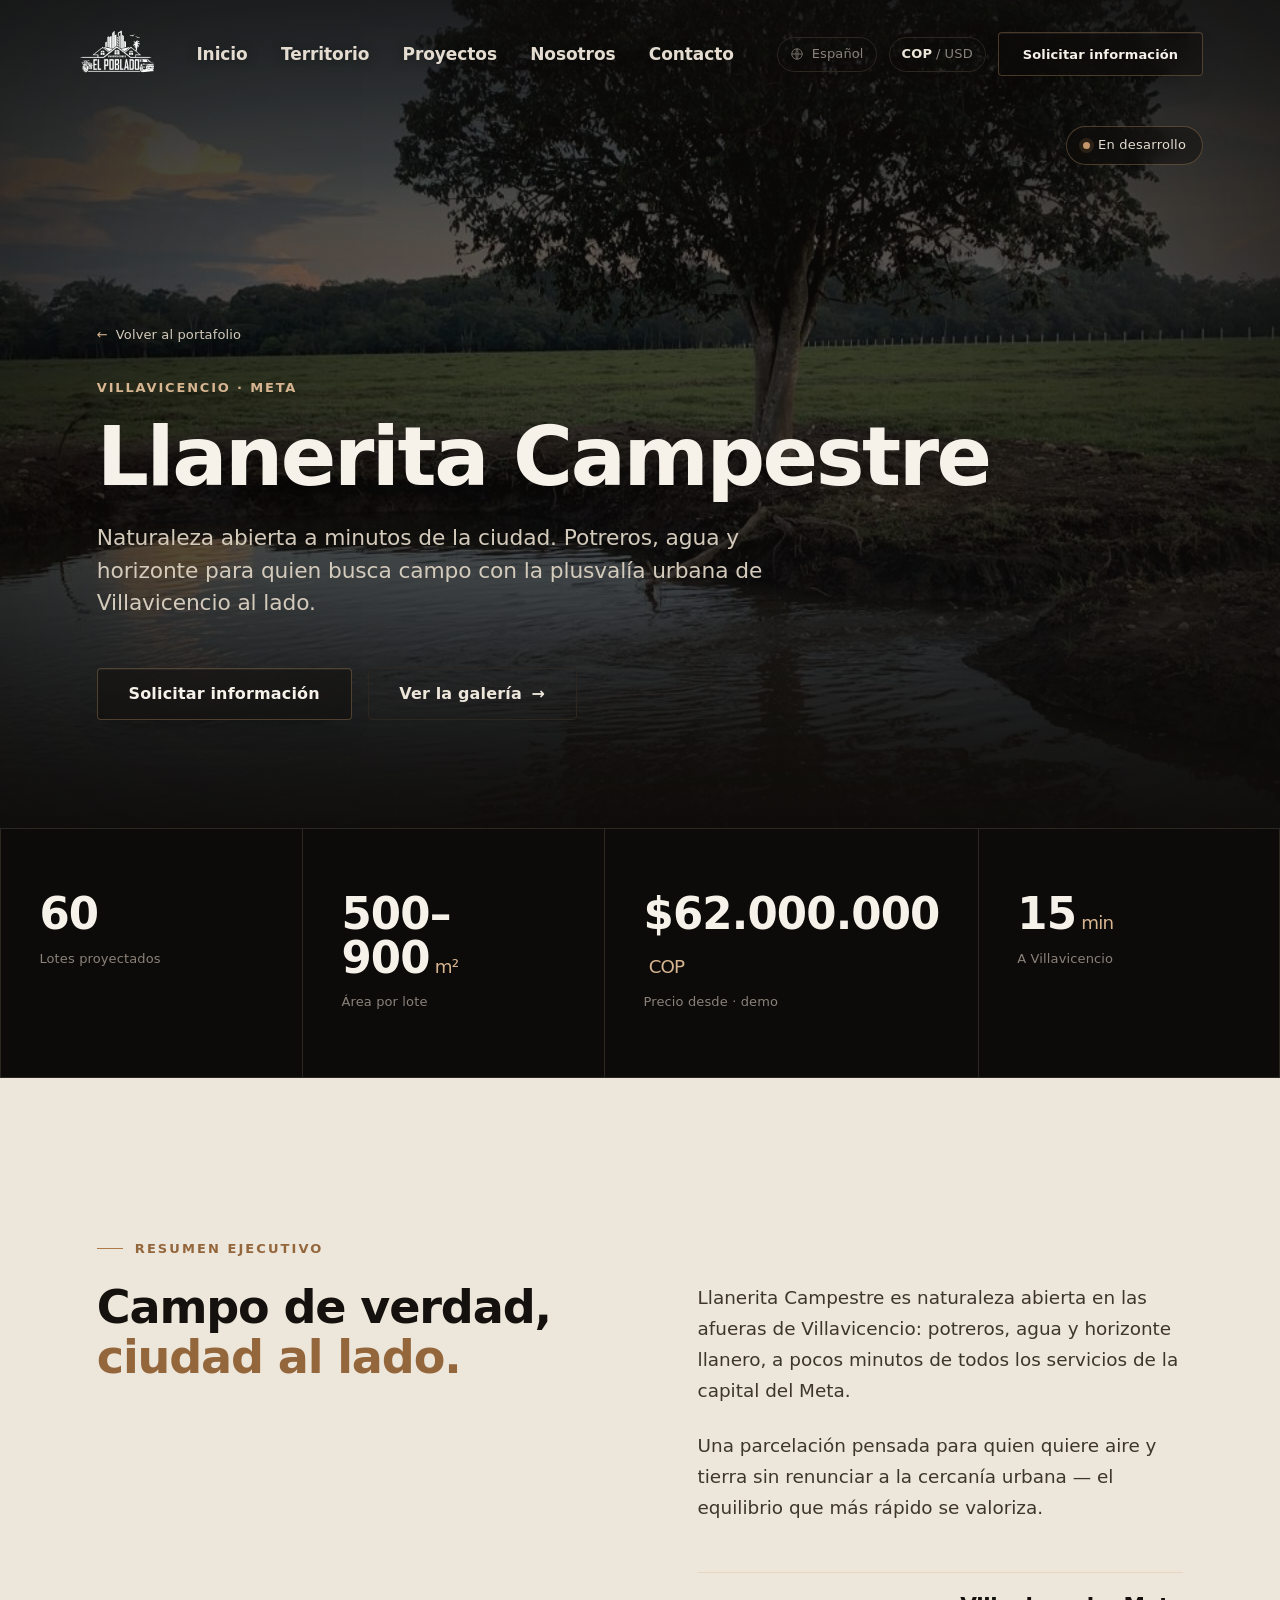
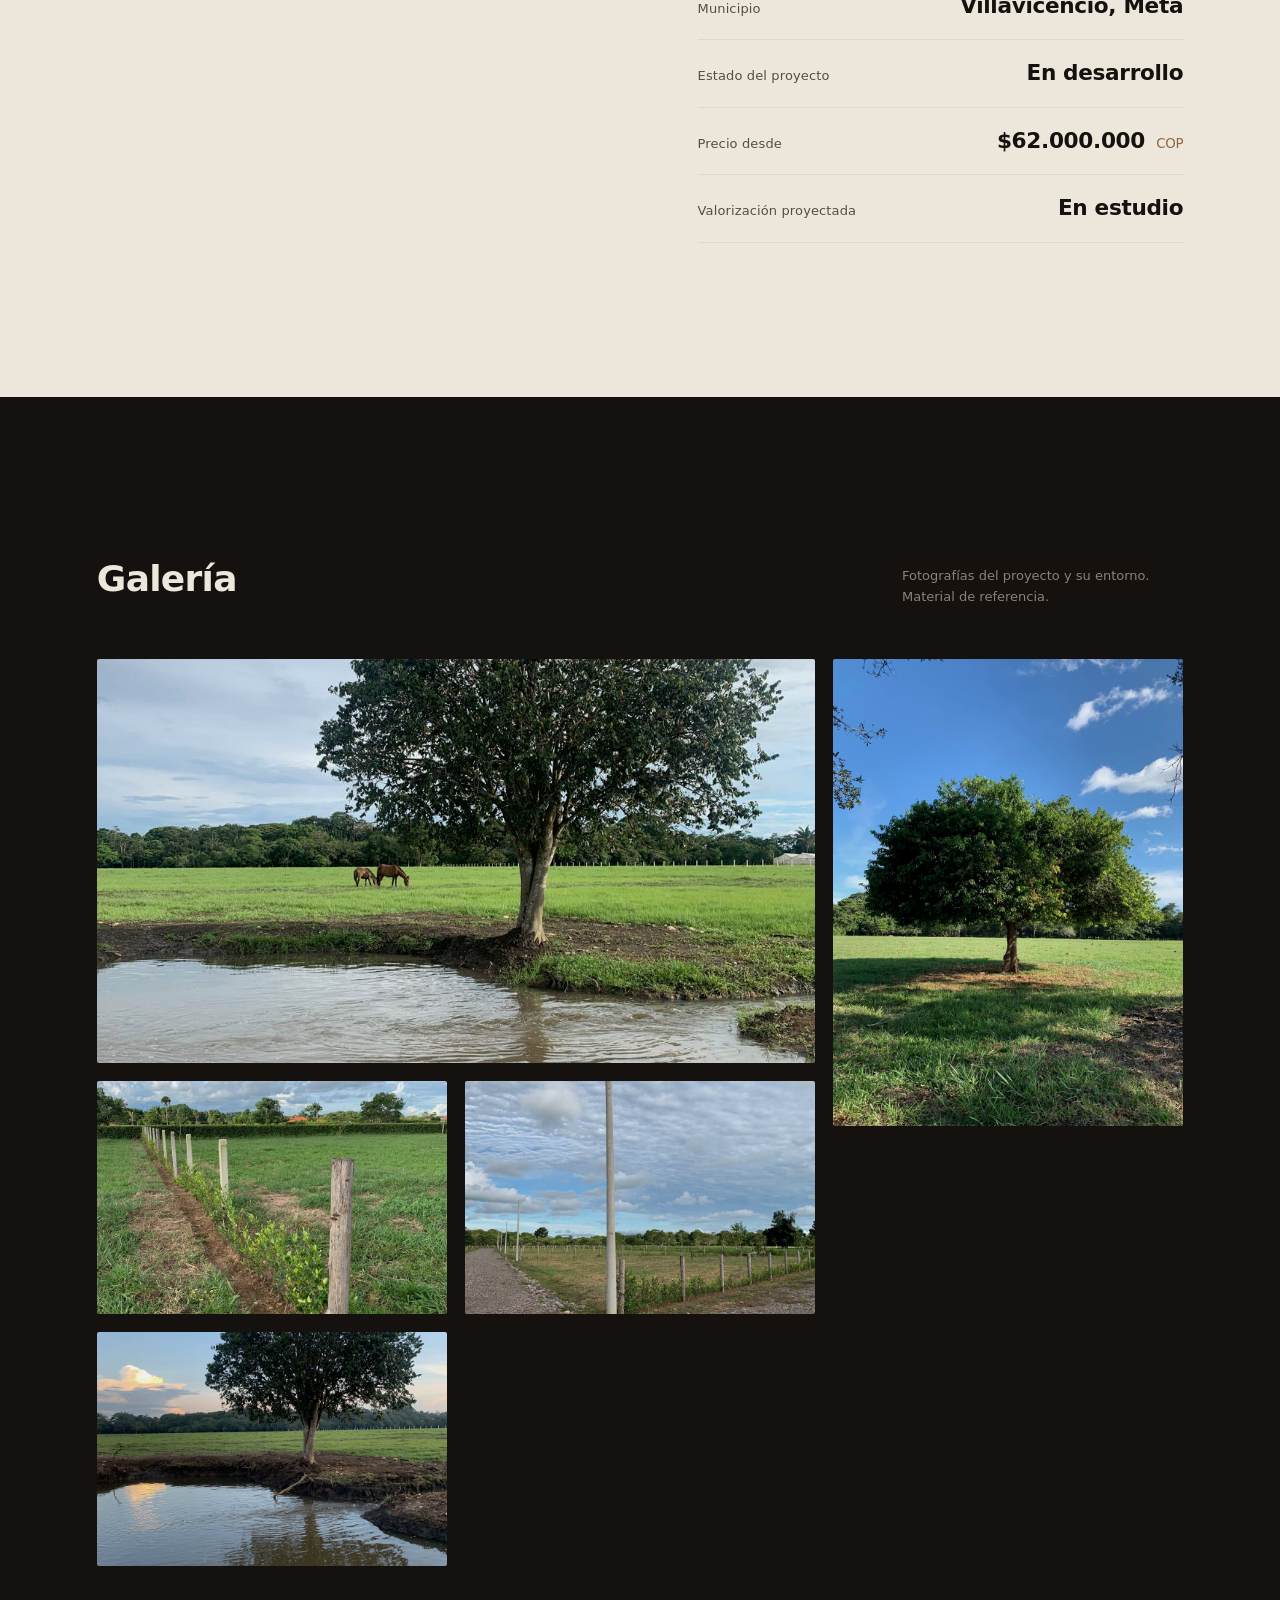
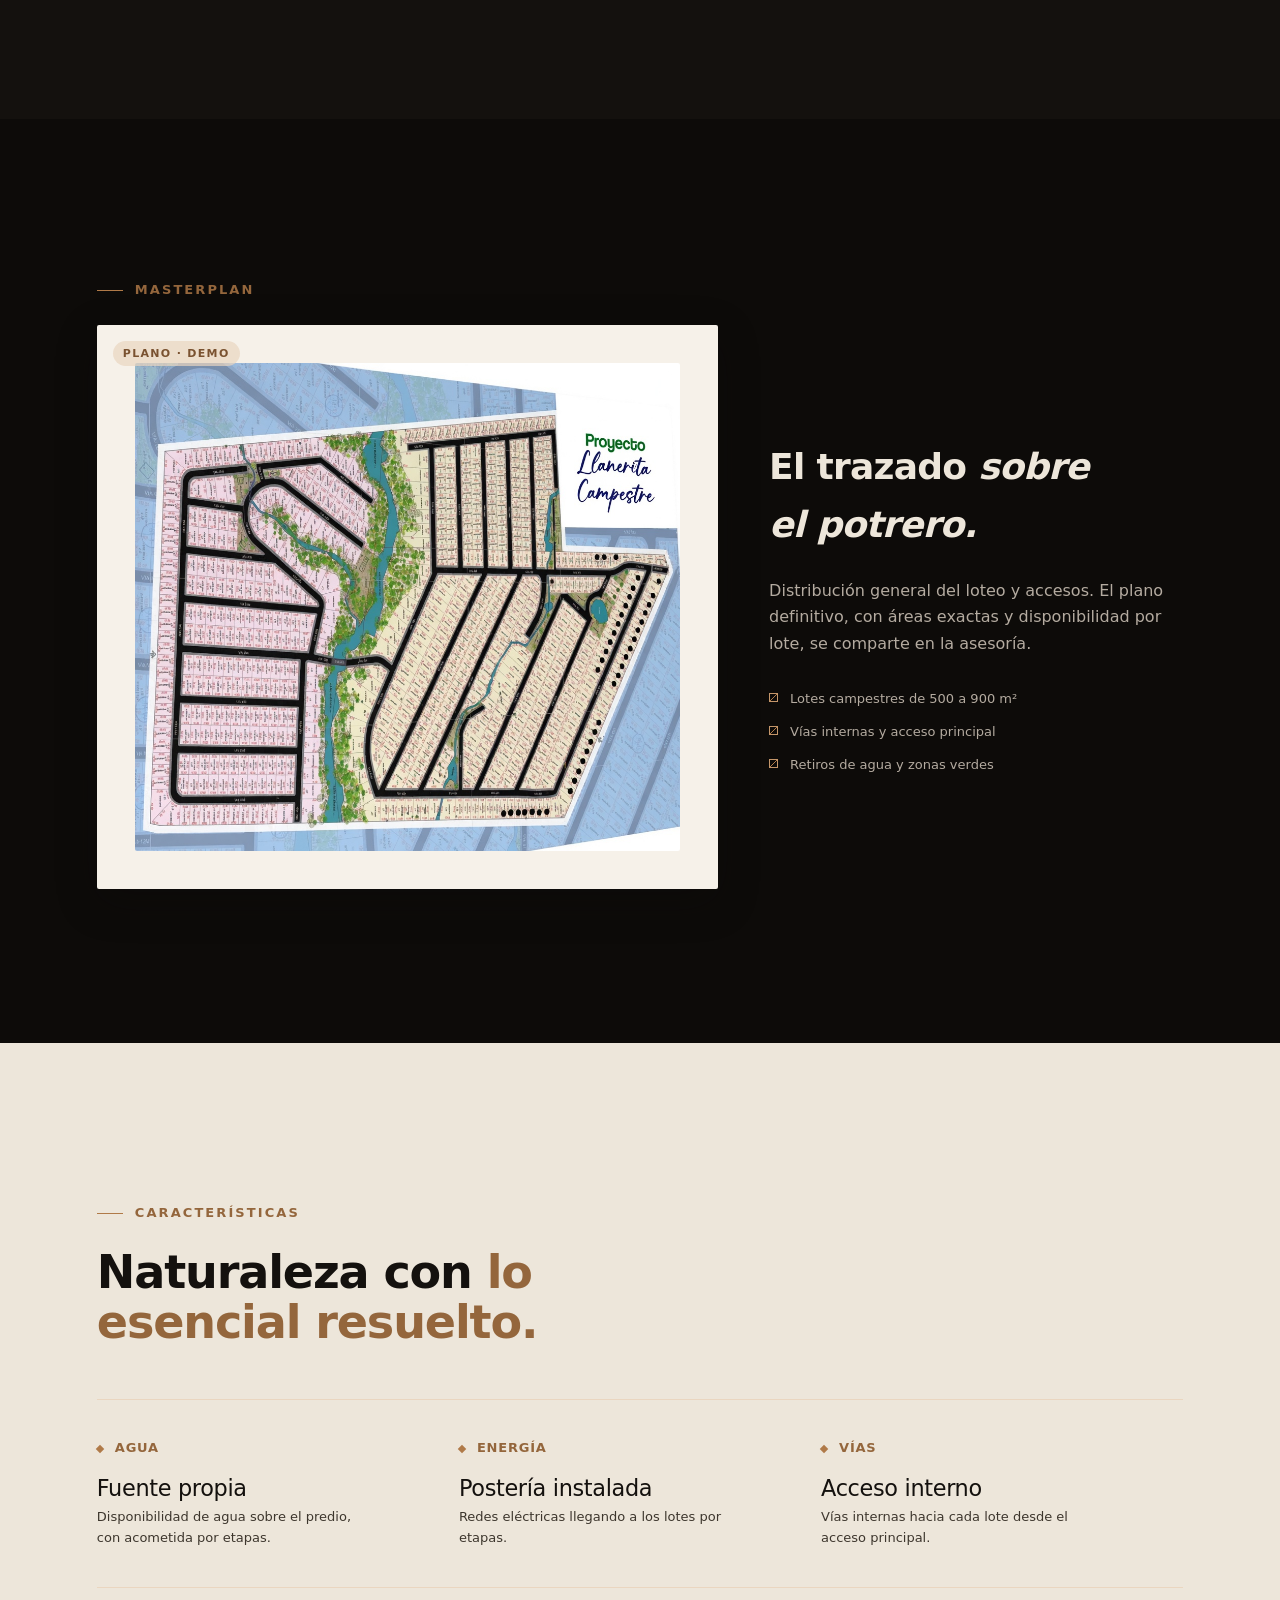
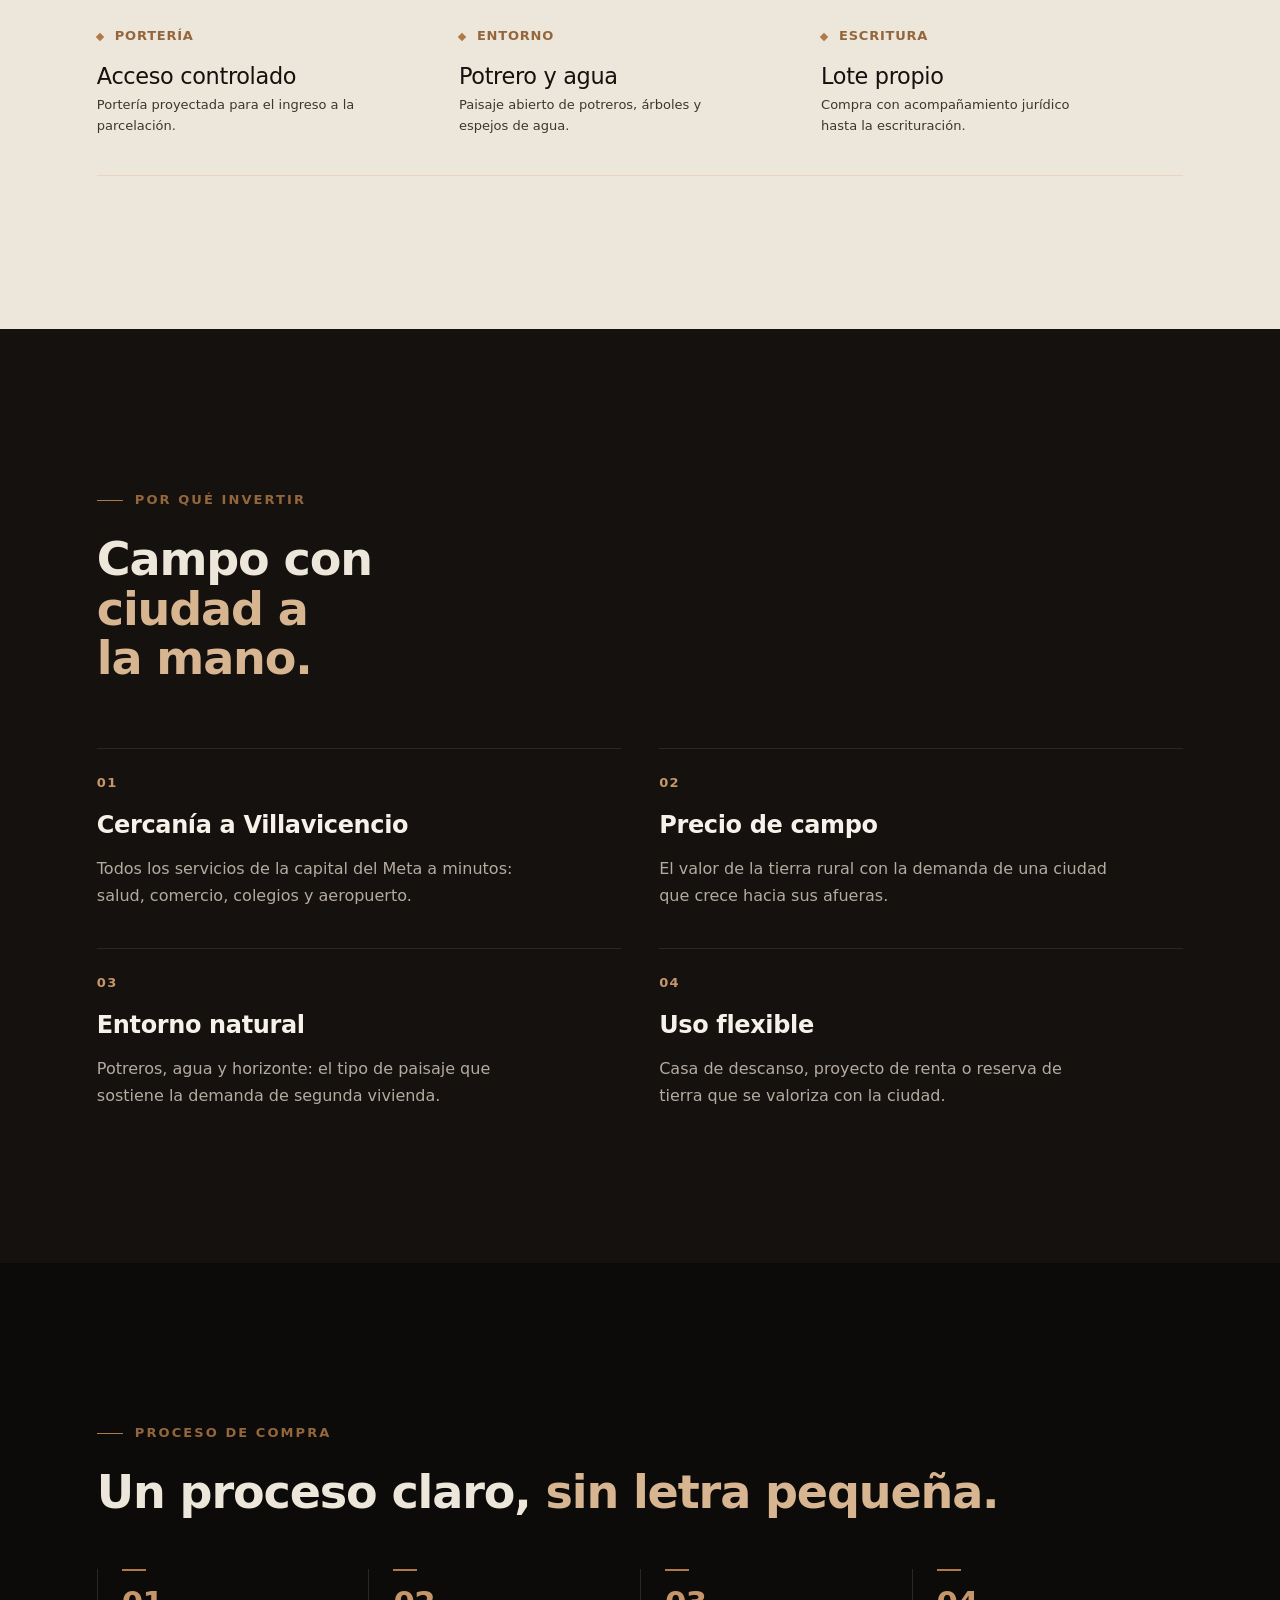
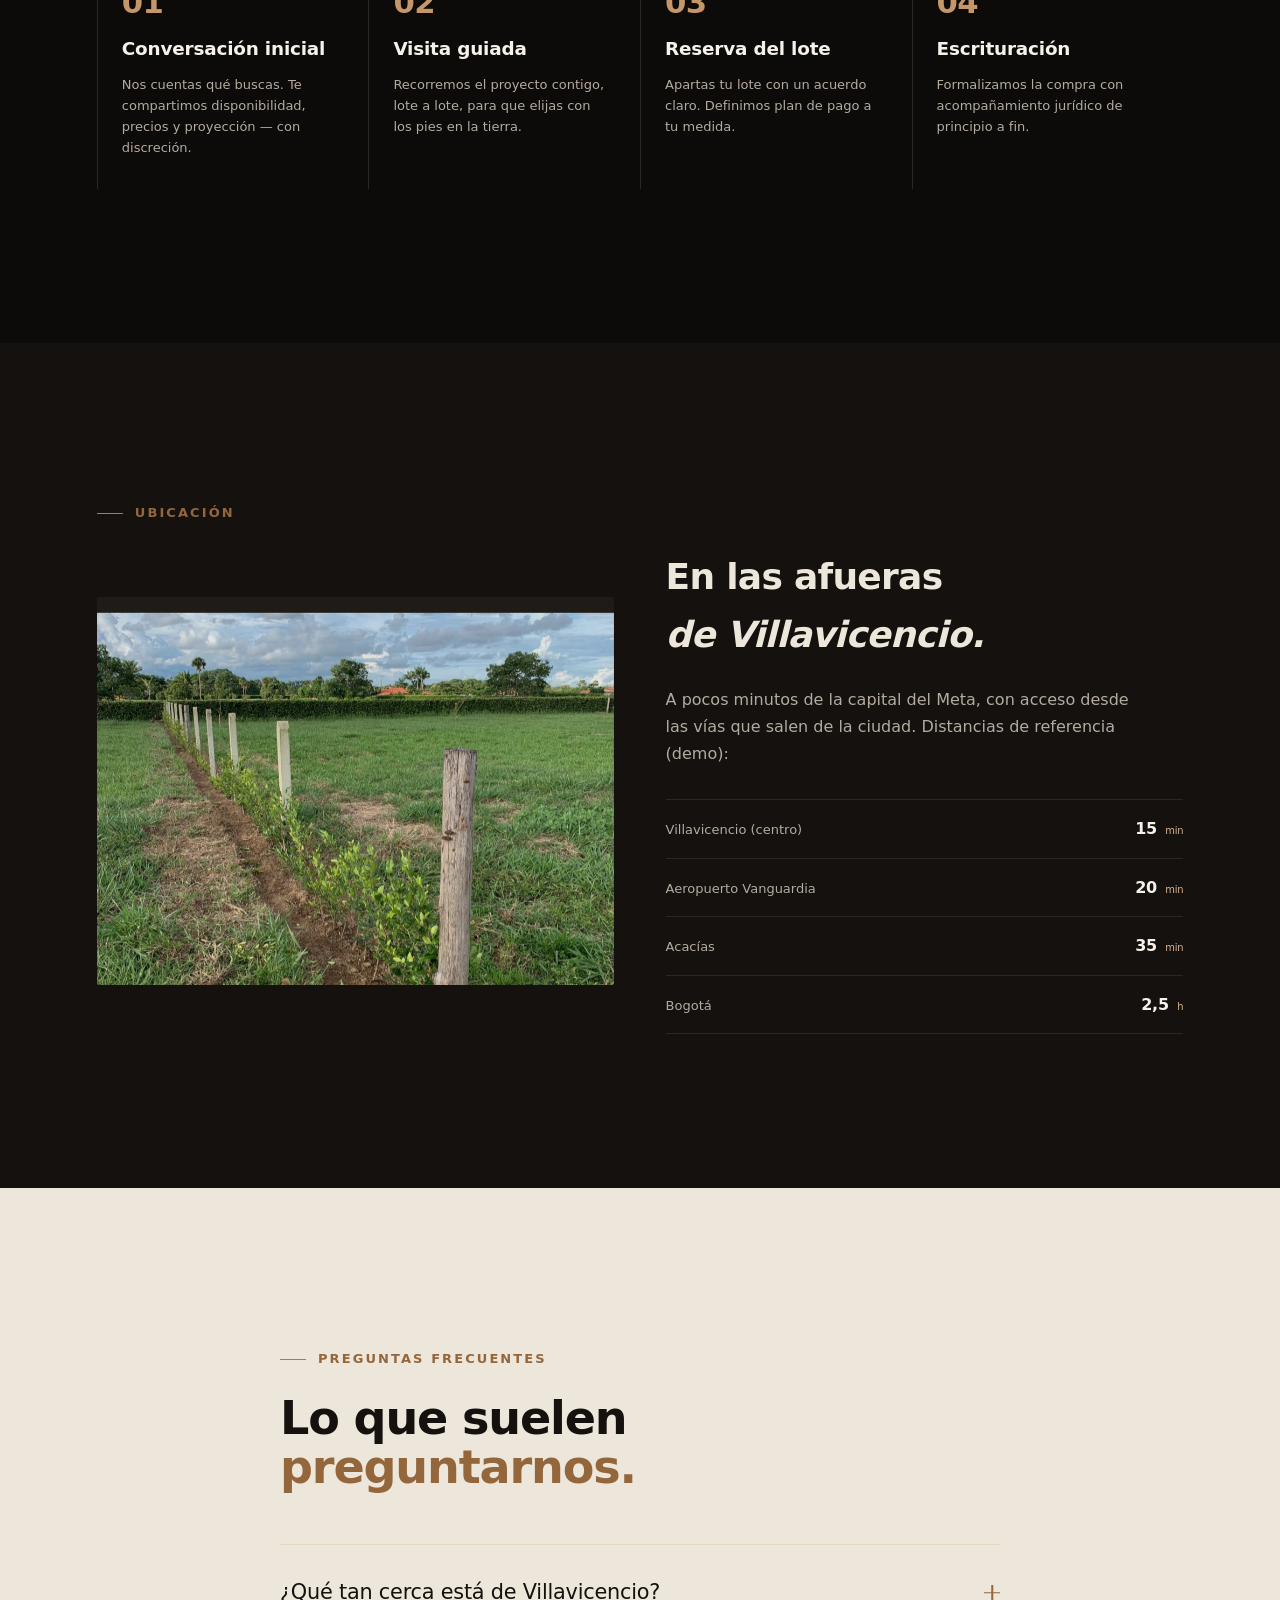
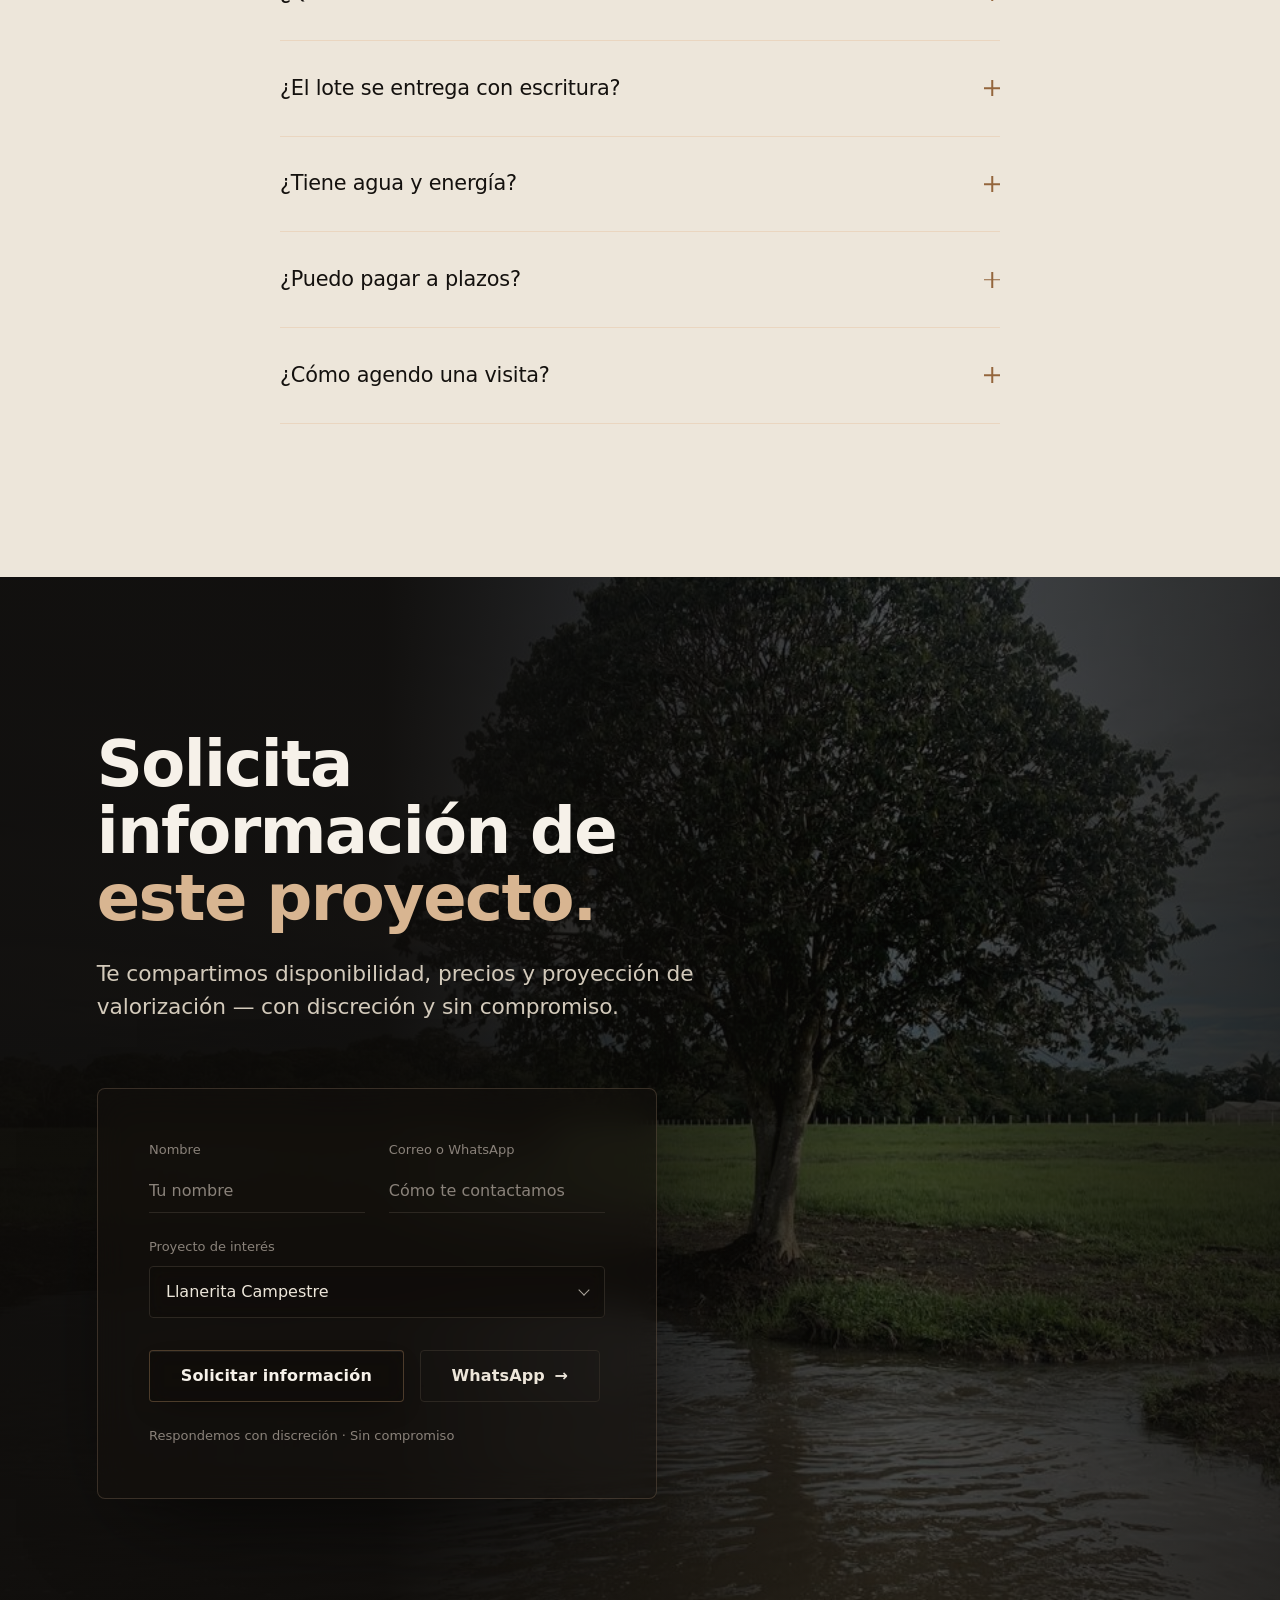
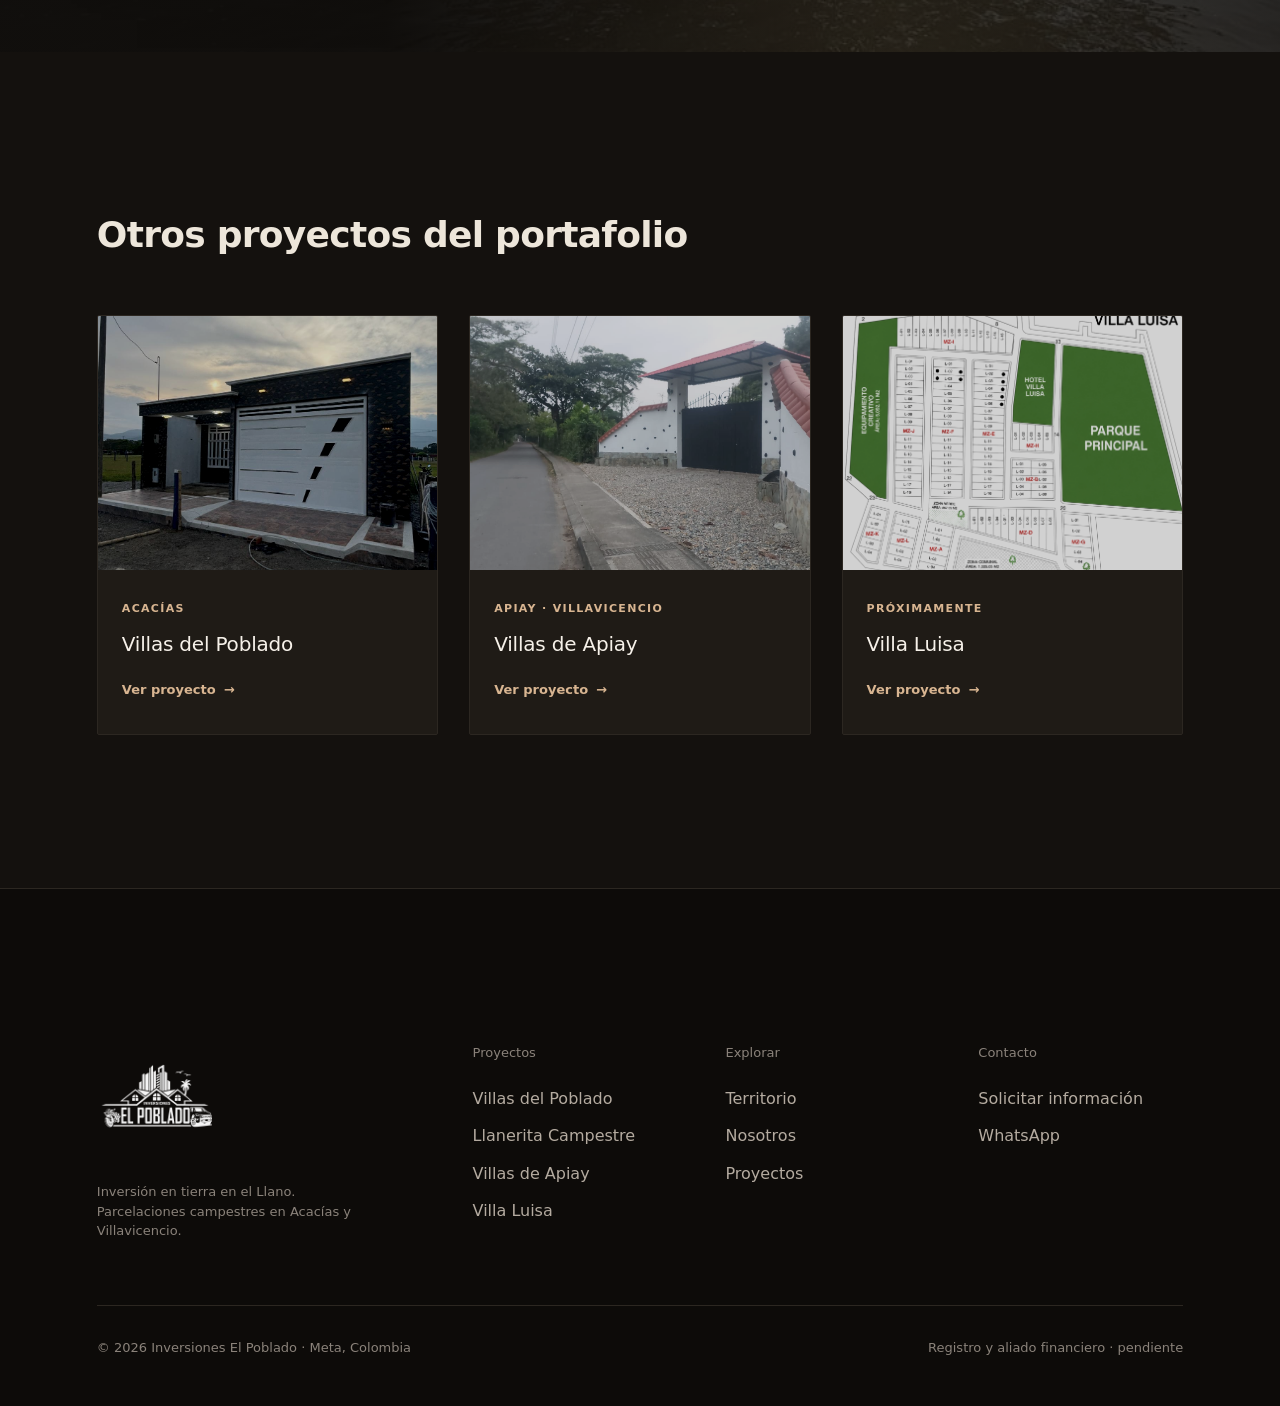
==== proyectos/llanerita-campestre.html @ cf8bb87a "primera version del proyecto" ====
<!doctype html>
<!-- Página de proyecto · sistema reutilizable (styles/project.css + js/project.js). Cifras y textos demo, se reemplazan con los reales. -->
<html lang="es">
<head>
  <meta charset="utf-8" />
  <meta name="viewport" content="width=device-width, initial-scale=1" />
  <title>Llanerita Campestre — Parcelación en Villavicencio · Inversiones El Poblado</title>
  <meta name="description" content="Llanerita Campestre: naturaleza abierta a minutos de Villavicencio (Meta). Potreros, agua y horizonte con plusvalía urbana cercana." />
  <meta name="theme-color" content="#14110E" />
  <link rel="canonical" href="https://inversioneselpoblado.co/proyectos/llanerita-campestre.html" />
  <meta property="og:type" content="website" />
  <meta property="og:title" content="Llanerita Campestre — Villavicencio, Meta" />
  <meta property="og:description" content="Naturaleza abierta a minutos de Villavicencio." />
  <meta property="og:image" content="../assets/llanerita-campestre/fotos/llanerita_arbol-atardecer-reflejo.jpg" />

  <link rel="preconnect" href="https://api.fontshare.com" crossorigin />
  <link href="https://api.fontshare.com/v2/css?f[]=general-sans@400,500,600,700&display=swap" rel="stylesheet" />

  <link rel="stylesheet" href="../styles/tokens.css?v=22" />
  <link rel="stylesheet" href="../styles/base.css?v=22" />
  <link rel="stylesheet" href="../styles/components.css?v=22" />
  <link rel="stylesheet" href="../styles/sections.css?v=22" />
  <link rel="stylesheet" href="../styles/scenes.css?v=22" />
  <link rel="stylesheet" href="../styles/brand.css?v=22" />
  <link rel="stylesheet" href="../styles/project.css?v=22" />
  <link rel="stylesheet" href="../styles/loader.css?v=22" />
</head>
<body>
  <div class="pp-progress" aria-hidden="true"><span class="pp-progress__bar" data-progress></span></div>

  <div class="ep-loader" data-loader aria-hidden="true">
    <div class="ep-loader__inner">
      <img class="ep-loader__mark" src="../assets/marca/logo/logo_el-poblado.svg" alt="" />
      <span class="ep-loader__line"><i></i></span>
    </div>
  </div>

  <a class="ep-skip" href="#main" data-i18n="skip">Saltar al contenido</a>

  <header class="ep-stage">
    <nav class="ep-nav" data-nav aria-label="Principal">
      <a class="ep-nav__brand" href="../index.html" aria-label="Inversiones El Poblado — inicio">
        <img src="../assets/marca/logo/logo_el-poblado.svg" alt="Inversiones El Poblado" />
      </a>
      <ul class="ep-nav__links" data-nav-links>
        <li><a class="ep-nav__link" href="../index.html#inicio" data-i18n="nav.home">Inicio</a></li>
        <li><a class="ep-nav__link" href="../index.html#territorio" data-i18n="nav.territory">Territorio</a></li>
        <li><a class="ep-nav__link" href="../index.html#proyectos" data-i18n="nav.projects">Proyectos</a></li>
        <li><a class="ep-nav__link" href="../index.html#nosotros" data-i18n="nav.about">Nosotros</a></li>
        <li><a class="ep-nav__link" href="#contacto" data-i18n="nav.contact">Contacto</a></li>
      </ul>
      <div class="ep-nav__actions">
        <button class="ep-toggle ep-toggle--lang" type="button" data-lang-toggle aria-label="Cambiar idioma · Change language" title="Español / English">
          <span class="ep-toggle__globe" aria-hidden="true"></span><span data-lang-label>Español</span>
        </button>
        <button class="ep-toggle" type="button" data-currency-toggle aria-label="Cambiar moneda"><b>COP</b><span aria-hidden="true"> / </span>USD</button>
        <a class="ep-btn ep-btn--primary ep-btn--sm" href="#contacto" data-i18n="nav.cta">Solicitar información</a>
      </div>
    </nav>
  </header>

  <main id="main" class="ep-stage">
    <!-- HERO -->
    <section class="pp-hero ep-grain" aria-labelledby="pp-title">
      <div class="pp-hero__bg">
        <img src="../assets/llanerita-campestre/fotos/llanerita_arbol-atardecer-reflejo.jpg" alt="Árbol reflejado en el agua al atardecer en Llanerita Campestre." fetchpriority="high" decoding="async" />
      </div>
      <div class="pp-hero__grade"></div>
      <span class="pp-hero__state" data-i18n="state.dev">En desarrollo</span>
      <div class="pp-hero__inner">
        <a class="pp-crumb ep-rise" href="../index.html#proyectos"><span class="pp-crumb__arrow" aria-hidden="true">←</span> <span data-i18n="crumb.back">Volver al portafolio</span></a>
        <p class="pp-hero__loc ep-rise" data-i18n="h.loc">Villavicencio · Meta</p>
        <h1 class="pp-hero__title ep-rise" id="pp-title">Llanerita Campestre</h1>
        <p class="pp-hero__lead ep-rise" data-i18n="h.lead">Naturaleza abierta a minutos de la ciudad. Potreros, agua y horizonte para quien busca campo con la plusvalía urbana de Villavicencio al lado.</p>
        <div class="pp-hero__actions ep-rise">
          <a class="ep-btn ep-btn--primary" href="#contacto" data-i18n="h.cta1">Solicitar información</a>
          <a class="ep-btn ep-btn--ghost" href="#galeria"><span data-i18n="h.cta2">Ver la galería</span> <span class="ep-btn__arrow" aria-hidden="true">→</span></a>
        </div>
      </div>
    </section>

    <!-- SÍNTESIS -->
    <section class="pp-summary" aria-label="Cifras clave">
      <div class="pp-summary__grid">
        <div class="pp-summary__cell"><span class="pp-summary__n">60</span><span class="pp-summary__l" data-i18n="s.lots">Lotes proyectados</span></div>
        <div class="pp-summary__cell"><span class="pp-summary__n">500–900<small>m²</small></span><span class="pp-summary__l" data-i18n="s.area">Área por lote</span></div>
        <div class="pp-summary__cell"><span class="pp-summary__n"><span data-cop="62000000">$62.000.000</span> <small data-cur-unit>COP</small></span><span class="pp-summary__l" data-i18n="s.from">Precio desde · demo</span></div>
        <div class="pp-summary__cell"><span class="pp-summary__n">15<small>min</small></span><span class="pp-summary__l" data-i18n="s.city">A Villavicencio</span></div>
      </div>
    </section>

    <!-- RESUMEN EJECUTIVO -->
    <section class="pp-exec ep-section" id="resumen" aria-labelledby="exec-title">
      <div class="ep-container">
        <p class="pp-eyebrow" data-i18n="sec.summary">Resumen ejecutivo</p>
        <div class="pp-exec__grid">
          <div><h2 class="pp-statement" id="exec-title" data-i18n="ex.title">Campo de verdad, <em>ciudad al lado.</em></h2></div>
          <div>
            <div class="pp-exec__body">
              <p data-i18n="ex.p1">Llanerita Campestre es naturaleza abierta en las afueras de Villavicencio: potreros, agua y horizonte llanero, a pocos minutos de todos los servicios de la capital del Meta.</p>
              <p data-i18n="ex.p2">Una parcelación pensada para quien quiere aire y tierra sin renunciar a la cercanía urbana — el equilibrio que más rápido se valoriza.</p>
            </div>
            <div class="pp-exec__facts">
              <div class="pp-exec__fact"><span class="k" data-i18n="ex.k1">Municipio</span><span class="v">Villavicencio, Meta</span></div>
              <div class="pp-exec__fact"><span class="k" data-i18n="ex.k2">Estado del proyecto</span><span class="v" data-i18n="state.dev">En desarrollo</span></div>
              <div class="pp-exec__fact"><span class="k" data-i18n="ex.k3">Precio desde</span><span class="v"><span data-cop="62000000">$62.000.000</span> <small data-cur-unit>COP</small></span></div>
              <div class="pp-exec__fact"><span class="k" data-i18n="ex.k4">Valorización proyectada</span><span class="v" data-i18n="common.study">En estudio</span></div>
            </div>
          </div>
        </div>
      </div>
    </section>

    <!-- GALERÍA -->
    <section class="ep-section" id="galeria" aria-labelledby="gal-title">
      <div class="ep-container">
        <div class="pp-gallery__head">
          <h2 class="pp-gallery__title" id="gal-title" data-i18n="sec.gallery">Galería</h2>
          <p class="pp-gallery__note" data-i18n="gallery.note">Fotografías del proyecto y su entorno. Material de referencia.</p>
        </div>
        <div class="pp-grid">
          <figure class="pp-shot pp-shot--wide" data-shot><img src="../assets/llanerita-campestre/fotos/llanerita_arbol-caballos-estanque.jpg" alt="Caballos junto a un estanque bajo un árbol." loading="lazy" decoding="async" /></figure>
          <figure class="pp-shot pp-shot--tall" data-shot><img src="../assets/llanerita-campestre/fotos/llanerita_arbol-cielo-azul.jpg" alt="Árbol solitario bajo cielo azul." loading="lazy" decoding="async" /></figure>
          <figure class="pp-shot" data-shot><img src="../assets/llanerita-campestre/fotos/llanerita_cerca-potrero.jpg" alt="Cerca y potrero abierto hacia el horizonte." loading="lazy" decoding="async" /></figure>
          <figure class="pp-shot" data-shot><img src="../assets/llanerita-campestre/fotos/llanerita_poste-lotes.jpg" alt="Poste de energía junto a los lotes." loading="lazy" decoding="async" /></figure>
          <figure class="pp-shot" data-shot><img src="../assets/llanerita-campestre/fotos/llanerita_arbol-atardecer-reflejo.jpg" alt="Árbol reflejado en el agua al atardecer." loading="lazy" decoding="async" /></figure>
        </div>
      </div>
    </section>

    <!-- MASTERPLAN -->
    <section class="pp-plan ep-section" id="plano" aria-labelledby="plan-title">
      <div class="ep-container">
        <p class="pp-eyebrow" data-i18n="sec.plan">Masterplan</p>
        <div class="pp-plan__grid">
          <figure class="pp-plan__frame">
            <span class="pp-plan__tag" data-i18n="plan.tag">Plano · demo</span>
            <img src="../assets/llanerita-campestre/planos/plano_llanerita-campestre.jpg" alt="Plano general de loteo de Llanerita Campestre." loading="lazy" decoding="async" />
          </figure>
          <div>
            <h2 class="pp-plan__title" id="plan-title" data-i18n="plan.title">El trazado <em>sobre el potrero.</em></h2>
            <div class="pp-plan__body"><p data-i18n="plan.p">Distribución general del loteo y accesos. El plano definitivo, con áreas exactas y disponibilidad por lote, se comparte en la asesoría.</p></div>
            <div class="pp-plan__legend">
              <div class="pp-plan__li" data-i18n="plan.l1">Lotes campestres de 500 a 900 m²</div>
              <div class="pp-plan__li" data-i18n="plan.l2">Vías internas y acceso principal</div>
              <div class="pp-plan__li" data-i18n="plan.l3">Retiros de agua y zonas verdes</div>
            </div>
          </div>
        </div>
      </div>
    </section>

    <!-- CARACTERÍSTICAS -->
    <section class="pp-features ep-section" id="caracteristicas" aria-labelledby="feat-title">
      <div class="ep-container">
        <p class="pp-eyebrow" data-i18n="sec.features">Características</p>
        <h2 class="pp-statement" id="feat-title" data-i18n="f.title">Naturaleza con <em>lo esencial resuelto.</em></h2>
        <div class="pp-features__grid">
          <div class="pp-feature"><span class="pp-feature__k" data-i18n="f1k">Agua</span><span class="pp-feature__v" data-i18n="f1v">Fuente propia</span><p class="pp-feature__d" data-i18n="f1d">Disponibilidad de agua sobre el predio, con acometida por etapas.</p></div>
          <div class="pp-feature"><span class="pp-feature__k" data-i18n="f2k">Energía</span><span class="pp-feature__v" data-i18n="f2v">Postería instalada</span><p class="pp-feature__d" data-i18n="f2d">Redes eléctricas llegando a los lotes por etapas.</p></div>
          <div class="pp-feature"><span class="pp-feature__k" data-i18n="f3k">Vías</span><span class="pp-feature__v" data-i18n="f3v">Acceso interno</span><p class="pp-feature__d" data-i18n="f3d">Vías internas hacia cada lote desde el acceso principal.</p></div>
          <div class="pp-feature"><span class="pp-feature__k" data-i18n="f4k">Portería</span><span class="pp-feature__v" data-i18n="f4v">Acceso controlado</span><p class="pp-feature__d" data-i18n="f4d">Portería proyectada para el ingreso a la parcelación.</p></div>
          <div class="pp-feature"><span class="pp-feature__k" data-i18n="f5k">Entorno</span><span class="pp-feature__v" data-i18n="f5v">Potrero y agua</span><p class="pp-feature__d" data-i18n="f5d">Paisaje abierto de potreros, árboles y espejos de agua.</p></div>
          <div class="pp-feature"><span class="pp-feature__k" data-i18n="f6k">Escritura</span><span class="pp-feature__v" data-i18n="f6v">Lote propio</span><p class="pp-feature__d" data-i18n="f6d">Compra con acompañamiento jurídico hasta la escrituración.</p></div>
        </div>
      </div>
    </section>

    <!-- POR QUÉ INVERTIR -->
    <section class="ep-section" id="invertir" aria-labelledby="why-title">
      <div class="ep-container">
        <div class="pp-why__head">
          <p class="pp-eyebrow" data-i18n="sec.why">Por qué invertir</p>
          <h2 class="pp-why__title" id="why-title" data-i18n="w.title">Campo con <em>ciudad a la mano.</em></h2>
        </div>
        <div class="pp-why__grid">
          <div class="pp-why__item"><p class="pp-why__n">01</p><h3 class="pp-why__h" data-i18n="w1h">Cercanía a Villavicencio</h3><p class="pp-why__p" data-i18n="w1p">Todos los servicios de la capital del Meta a minutos: salud, comercio, colegios y aeropuerto.</p></div>
          <div class="pp-why__item"><p class="pp-why__n">02</p><h3 class="pp-why__h" data-i18n="w2h">Precio de campo</h3><p class="pp-why__p" data-i18n="w2p">El valor de la tierra rural con la demanda de una ciudad que crece hacia sus afueras.</p></div>
          <div class="pp-why__item"><p class="pp-why__n">03</p><h3 class="pp-why__h" data-i18n="w3h">Entorno natural</h3><p class="pp-why__p" data-i18n="w3p">Potreros, agua y horizonte: el tipo de paisaje que sostiene la demanda de segunda vivienda.</p></div>
          <div class="pp-why__item"><p class="pp-why__n">04</p><h3 class="pp-why__h" data-i18n="w4h">Uso flexible</h3><p class="pp-why__p" data-i18n="w4p">Casa de descanso, proyecto de renta o reserva de tierra que se valoriza con la ciudad.</p></div>
        </div>
      </div>
    </section>

    <!-- PROCESO -->
    <section class="pp-process ep-section" id="proceso" aria-labelledby="proc-title">
      <div class="ep-container">
        <p class="pp-eyebrow" data-i18n="sec.process">Proceso de compra</p>
        <h2 class="pp-why__title" id="proc-title" data-i18n="process.title">Un proceso claro, <em>sin letra pequeña.</em></h2>
        <div class="pp-process__grid">
          <div class="pp-step"><p class="pp-step__n">01</p><h3 class="pp-step__h" data-i18n="step1.h">Conversación inicial</h3><p class="pp-step__p" data-i18n="step1.p">Nos cuentas qué buscas. Te compartimos disponibilidad, precios y proyección — con discreción.</p></div>
          <div class="pp-step"><p class="pp-step__n">02</p><h3 class="pp-step__h" data-i18n="step2.h">Visita guiada</h3><p class="pp-step__p" data-i18n="step2.p">Recorremos el proyecto contigo, lote a lote, para que elijas con los pies en la tierra.</p></div>
          <div class="pp-step"><p class="pp-step__n">03</p><h3 class="pp-step__h" data-i18n="step3.h">Reserva del lote</h3><p class="pp-step__p" data-i18n="step3.p">Apartas tu lote con un acuerdo claro. Definimos plan de pago a tu medida.</p></div>
          <div class="pp-step"><p class="pp-step__n">04</p><h3 class="pp-step__h" data-i18n="step4.h">Escrituración</h3><p class="pp-step__p" data-i18n="step4.p">Formalizamos la compra con acompañamiento jurídico de principio a fin.</p></div>
        </div>
      </div>
    </section>

    <!-- UBICACIÓN -->
    <section class="ep-section" id="ubicacion" aria-labelledby="loc-title">
      <div class="ep-container">
        <p class="pp-eyebrow" data-i18n="sec.location">Ubicación</p>
        <div class="pp-loc__grid">
          <div class="pp-loc__media"><img src="../assets/llanerita-campestre/fotos/llanerita_cerca-potrero.jpg" alt="Potrero abierto en las afueras de Villavicencio." loading="lazy" decoding="async" data-parallax /></div>
          <div>
            <h2 class="pp-loc__title" id="loc-title" data-i18n="loc.title">En las afueras <em>de Villavicencio.</em></h2>
            <p class="pp-loc__p" data-i18n="loc.p">A pocos minutos de la capital del Meta, con acceso desde las vías que salen de la ciudad. Distancias de referencia (demo):</p>
            <div class="pp-loc__dist">
              <div class="pp-loc__row"><span class="k" data-i18n="loc.r1">Villavicencio (centro)</span><span class="v">15 <small data-i18n="unit.min">min</small></span></div>
              <div class="pp-loc__row"><span class="k" data-i18n="loc.r2">Aeropuerto Vanguardia</span><span class="v">20 <small data-i18n="unit.min">min</small></span></div>
              <div class="pp-loc__row"><span class="k" data-i18n="loc.r3">Acacías</span><span class="v">35 <small data-i18n="unit.min">min</small></span></div>
              <div class="pp-loc__row"><span class="k" data-i18n="loc.r4">Bogotá</span><span class="v">2,5 <small data-i18n="unit.h">h</small></span></div>
            </div>
          </div>
        </div>
      </div>
    </section>

    <!-- FAQ -->
    <section class="pp-faq ep-section" id="faq" aria-labelledby="faq-title">
      <div class="ep-container">
        <div class="pp-faq__wrap">
          <p class="pp-eyebrow" data-i18n="sec.faq">Preguntas frecuentes</p>
          <h2 class="pp-statement" id="faq-title" data-i18n="faq.title">Lo que suelen <em>preguntarnos.</em></h2>
          <div class="pp-faq__list">
            <div class="pp-qa" data-qa><button class="pp-qa__q" type="button"><span data-i18n="q1">¿Qué tan cerca está de Villavicencio?</span><span class="pp-qa__ico" aria-hidden="true"></span></button><div class="pp-qa__a"><div class="pp-qa__a-inner" data-i18n="a1">A pocos minutos del casco urbano por las vías que salen de la ciudad. En la visita hacemos el recorrido para que midas el tiempo real.</div></div></div>
            <div class="pp-qa" data-qa><button class="pp-qa__q" type="button"><span data-i18n="q2">¿El lote se entrega con escritura?</span><span class="pp-qa__ico" aria-hidden="true"></span></button><div class="pp-qa__a"><div class="pp-qa__a-inner" data-i18n="a2">Sí. La compra se formaliza mediante escritura pública, con acompañamiento jurídico durante todo el proceso.</div></div></div>
            <div class="pp-qa" data-qa><button class="pp-qa__q" type="button"><span data-i18n="q3">¿Tiene agua y energía?</span><span class="pp-qa__ico" aria-hidden="true"></span></button><div class="pp-qa__a"><div class="pp-qa__a-inner" data-i18n="a3">Sí, con disponibilidad de agua sobre el predio y redes eléctricas llegando por etapas. El estado exacto se verifica en la visita.</div></div></div>
            <div class="pp-qa" data-qa><button class="pp-qa__q" type="button"><span data-i18n="q4">¿Puedo pagar a plazos?</span><span class="pp-qa__ico" aria-hidden="true"></span></button><div class="pp-qa__a"><div class="pp-qa__a-inner" data-i18n="a4">Sí. Manejamos planes de pago que se ajustan a cada persona. (Condiciones demo.)</div></div></div>
            <div class="pp-qa" data-qa><button class="pp-qa__q" type="button"><span data-i18n="q5">¿Cómo agendo una visita?</span><span class="pp-qa__ico" aria-hidden="true"></span></button><div class="pp-qa__a"><div class="pp-qa__a-inner" data-i18n="a5">Escríbenos por el formulario o WhatsApp y coordinamos un recorrido guiado en la fecha que te convenga.</div></div></div>
          </div>
        </div>
      </div>
    </section>

    <!-- CONTACTO -->
    <section class="ep-cta" id="contacto" aria-labelledby="invite-title">
      <div class="ep-cta__photo" aria-hidden="true">
        <img src="../assets/llanerita-campestre/fotos/llanerita_arbol-caballos-estanque.jpg" alt="" decoding="async" />
      </div>
      <div class="ep-cta__wrap">
        <h2 class="ep-cta__title ep-reveal" id="invite-title" data-i18n="cta.title">Solicita información de <em>este proyecto.</em></h2>
        <p class="ep-cta__lead ep-reveal" data-delay="120" data-i18n="cta.lead">Te compartimos disponibilidad, precios y proyección de valorización — con discreción y sin compromiso.</p>
        <div class="ep-cta__card ep-scene-in">
          <form class="ep-cta__form" onsubmit="return false" novalidate>
            <div class="ep-field"><label for="f-name" data-i18n="form.name">Nombre</label><input id="f-name" type="text" data-i18n-ph="form.name.ph" placeholder="Tu nombre" /></div>
            <div class="ep-field"><label for="f-contact" data-i18n="form.contact">Correo o WhatsApp</label><input id="f-contact" type="text" data-i18n-ph="form.contact.ph" placeholder="Cómo te contactamos" /></div>
            <div class="ep-field full">
              <label id="f-proj-label" data-i18n="form.project">Proyecto de interés</label>
              <div class="ep-select" data-select>
                <button type="button" class="ep-select__btn" data-select-btn aria-haspopup="listbox" aria-expanded="false" aria-labelledby="f-proj-label">
                  <span data-select-value>Llanerita Campestre</span>
                  <span class="ep-select__chev" aria-hidden="true"></span>
                </button>
                <ul class="ep-select__list" role="listbox" data-select-list tabindex="-1" aria-labelledby="f-proj-label">
                  <li class="ep-select__opt" role="option" data-value="poblado" aria-selected="false">Villas del Poblado (Acacías)</li>
                  <li class="ep-select__opt is-selected" role="option" data-value="llanerita" aria-selected="true">Llanerita Campestre</li>
                  <li class="ep-select__opt" role="option" data-value="apiay" aria-selected="false">Villas de Apiay</li>
                  <li class="ep-select__opt" role="option" data-value="luisa" aria-selected="false">Villa Luisa</li>
                  <li class="ep-select__opt" role="option" data-value="all" aria-selected="false" data-i18n="form.all">Todo el portafolio</li>
                </ul>
                <input type="hidden" name="proyecto" data-select-input value="llanerita" />
              </div>
            </div>
          </form>
          <div class="ep-cta__actions">
            <button class="ep-btn ep-btn--primary" type="button" data-i18n="cta.submit">Solicitar información</button>
            <a class="ep-btn ep-btn--ghost" href="#contacto"><span>WhatsApp</span> <span class="ep-btn__arrow" aria-hidden="true">→</span></a>
          </div>
          <p class="ep-cta__note" data-i18n="cta.note">Respondemos con discreción · Sin compromiso</p>
        </div>
      </div>
    </section>

    <!-- RELACIONADOS -->
    <section class="ep-section" id="relacionados" aria-labelledby="rel-title">
      <div class="ep-container">
        <div class="pp-related__head"><h2 class="pp-related__title" id="rel-title" data-i18n="related.title">Otros proyectos del portafolio</h2></div>
        <div class="pp-related__grid">
          <a class="pp-card" href="villas-del-poblado.html">
            <div class="pp-card__media"><img src="../assets/villas-del-poblado/fotos/poblado_casa-terminada-atardecer.jpg" alt="Villas del Poblado, Acacías." loading="lazy" decoding="async" /></div>
            <div class="pp-card__body"><span class="pp-card__loc">Acacías</span><h3 class="pp-card__name">Villas del Poblado</h3><span class="pp-card__go"><span data-i18n="card.go">Ver proyecto</span> <span class="a" aria-hidden="true">→</span></span></div>
          </a>
          <a class="pp-card" href="villas-de-apiay.html">
            <div class="pp-card__media"><img src="../assets/villas-de-apiay/fotos/apiay_portal-acceso.jpg" alt="Villas de Apiay, Apiay." loading="lazy" decoding="async" /></div>
            <div class="pp-card__body"><span class="pp-card__loc">Apiay · Villavicencio</span><h3 class="pp-card__name">Villas de Apiay</h3><span class="pp-card__go"><span data-i18n="card.go">Ver proyecto</span> <span class="a" aria-hidden="true">→</span></span></div>
          </a>
          <a class="pp-card" href="villa-luisa.html">
            <div class="pp-card__media"><img src="../assets/villa-luisa/planos/plano_villa-luisa.png" alt="Villa Luisa, plano del próximo proyecto." loading="lazy" decoding="async" /></div>
            <div class="pp-card__body"><span class="pp-card__loc" data-i18n="state.soon">Próximamente</span><h3 class="pp-card__name">Villa Luisa</h3><span class="pp-card__go"><span data-i18n="card.go">Ver proyecto</span> <span class="a" aria-hidden="true">→</span></span></div>
          </a>
        </div>
      </div>
    </section>
  </main>

  <footer class="ep-footer ep-stage">
    <div class="ep-container">
      <div class="ep-footer__cols">
        <div class="ep-footer__brand ep-reveal">
          <img src="../assets/marca/logo/logo_el-poblado.svg" alt="Inversiones El Poblado" />
          <p data-i18n="footer.tagline">Inversión en tierra en el Llano. Parcelaciones campestres en Acacías y Villavicencio.</p>
        </div>
        <div class="ep-footer__col">
          <h4 data-i18n="nav.projects">Proyectos</h4>
          <a href="villas-del-poblado.html">Villas del Poblado</a>
          <a href="llanerita-campestre.html">Llanerita Campestre</a>
          <a href="villas-de-apiay.html">Villas de Apiay</a>
          <a href="villa-luisa.html">Villa Luisa</a>
        </div>
        <div class="ep-footer__col">
          <h4 data-i18n="footer.explore">Explorar</h4>
          <a href="../index.html#territorio" data-i18n="nav.territory">Territorio</a>
          <a href="../index.html#nosotros" data-i18n="nav.about">Nosotros</a>
          <a href="../index.html#proyectos" data-i18n="nav.projects">Proyectos</a>
        </div>
        <div class="ep-footer__col">
          <h4 data-i18n="nav.contact">Contacto</h4>
          <a href="#contacto" data-i18n="footer.request">Solicitar información</a>
          <a href="#contacto">WhatsApp</a>
        </div>
      </div>
      <div class="ep-footer__bottom">
        <span data-i18n="footer.copy">© 2026 Inversiones El Poblado · Meta, Colombia</span>
        <span class="ep-mp" data-i18n="footer.legal">Registro y aliado financiero · pendiente</span>
      </div>
    </div>
  </footer>

  <div class="pp-lightbox" data-lightbox aria-hidden="true">
    <button class="pp-lightbox__close" type="button" data-lb-close aria-label="Cerrar">✕</button>
    <button class="pp-lightbox__nav pp-lightbox__nav--prev" type="button" data-lb-prev aria-label="Anterior">‹</button>
    <img data-lb-img src="" alt="" />
    <button class="pp-lightbox__nav pp-lightbox__nav--next" type="button" data-lb-next aria-label="Siguiente">›</button>
  </div>

  <script>
  window.EP_PAGE_I18N = {
    es: {
      "h.loc": "Villavicencio · Meta",
      "h.lead": "Naturaleza abierta a minutos de la ciudad. Potreros, agua y horizonte para quien busca campo con la plusvalía urbana de Villavicencio al lado.",
      "h.cta1": "Solicitar información", "h.cta2": "Ver la galería",
      "s.lots": "Lotes proyectados", "s.area": "Área por lote", "s.from": "Precio desde · demo", "s.city": "A Villavicencio",
      "ex.title": "Campo de verdad, <em>ciudad al lado.</em>",
      "ex.p1": "Llanerita Campestre es naturaleza abierta en las afueras de Villavicencio: potreros, agua y horizonte llanero, a pocos minutos de todos los servicios de la capital del Meta.",
      "ex.p2": "Una parcelación pensada para quien quiere aire y tierra sin renunciar a la cercanía urbana — el equilibrio que más rápido se valoriza.",
      "ex.k1": "Municipio", "ex.k2": "Estado del proyecto", "ex.k3": "Precio desde", "ex.k4": "Valorización proyectada", "common.study": "En estudio",
      "plan.title": "El trazado <em>sobre el potrero.</em>",
      "plan.p": "Distribución general del loteo y accesos. El plano definitivo, con áreas exactas y disponibilidad por lote, se comparte en la asesoría.",
      "plan.l1": "Lotes campestres de 500 a 900 m²", "plan.l2": "Vías internas y acceso principal", "plan.l3": "Retiros de agua y zonas verdes",
      "f.title": "Naturaleza con <em>lo esencial resuelto.</em>",
      "f1k": "Agua", "f1v": "Fuente propia", "f1d": "Disponibilidad de agua sobre el predio, con acometida por etapas.",
      "f2k": "Energía", "f2v": "Postería instalada", "f2d": "Redes eléctricas llegando a los lotes por etapas.",
      "f3k": "Vías", "f3v": "Acceso interno", "f3d": "Vías internas hacia cada lote desde el acceso principal.",
      "f4k": "Portería", "f4v": "Acceso controlado", "f4d": "Portería proyectada para el ingreso a la parcelación.",
      "f5k": "Entorno", "f5v": "Potrero y agua", "f5d": "Paisaje abierto de potreros, árboles y espejos de agua.",
      "f6k": "Escritura", "f6v": "Lote propio", "f6d": "Compra con acompañamiento jurídico hasta la escrituración.",
      "w.title": "Campo con <em>ciudad a la mano.</em>",
      "w1h": "Cercanía a Villavicencio", "w1p": "Todos los servicios de la capital del Meta a minutos: salud, comercio, colegios y aeropuerto.",
      "w2h": "Precio de campo", "w2p": "El valor de la tierra rural con la demanda de una ciudad que crece hacia sus afueras.",
      "w3h": "Entorno natural", "w3p": "Potreros, agua y horizonte: el tipo de paisaje que sostiene la demanda de segunda vivienda.",
      "w4h": "Uso flexible", "w4p": "Casa de descanso, proyecto de renta o reserva de tierra que se valoriza con la ciudad.",
      "loc.title": "En las afueras <em>de Villavicencio.</em>",
      "loc.p": "A pocos minutos de la capital del Meta, con acceso desde las vías que salen de la ciudad. Distancias de referencia (demo):",
      "loc.r1": "Villavicencio (centro)", "loc.r2": "Aeropuerto Vanguardia", "loc.r3": "Acacías", "loc.r4": "Bogotá", "unit.min": "min", "unit.h": "h",
      "faq.title": "Lo que suelen <em>preguntarnos.</em>",
      "q1": "¿Qué tan cerca está de Villavicencio?", "a1": "A pocos minutos del casco urbano por las vías que salen de la ciudad. En la visita hacemos el recorrido para que midas el tiempo real.",
      "q2": "¿El lote se entrega con escritura?", "a2": "Sí. La compra se formaliza mediante escritura pública, con acompañamiento jurídico durante todo el proceso.",
      "q3": "¿Tiene agua y energía?", "a3": "Sí, con disponibilidad de agua sobre el predio y redes eléctricas llegando por etapas. El estado exacto se verifica en la visita.",
      "q4": "¿Puedo pagar a plazos?", "a4": "Sí. Manejamos planes de pago que se ajustan a cada persona. (Condiciones demo.)",
      "q5": "¿Cómo agendo una visita?", "a5": "Escríbenos por el formulario o WhatsApp y coordinamos un recorrido guiado en la fecha que te convenga."
    },
    en: {
      "h.loc": "Villavicencio · Meta",
      "h.lead": "Open nature minutes from the city. Pastures, water and horizon for those seeking country land with the urban upside of Villavicencio right beside it.",
      "h.cta1": "Request information", "h.cta2": "View the gallery",
      "s.lots": "Projected lots", "s.area": "Area per lot", "s.from": "Price from · demo", "s.city": "To Villavicencio",
      "ex.title": "Real countryside, <em>city right beside it.</em>",
      "ex.p1": "Llanerita Campestre is open nature on the outskirts of Villavicencio: pastures, water and llanero horizon, minutes from all the services of the Meta capital.",
      "ex.p2": "A development for those who want air and land without giving up urban proximity — the balance that appreciates fastest.",
      "ex.k1": "Municipality", "ex.k2": "Project status", "ex.k3": "Price from", "ex.k4": "Projected appreciation", "common.study": "Under study",
      "plan.title": "The layout <em>over the pasture.</em>",
      "plan.p": "General layout of the plots and access. The final plan, with exact areas and per-lot availability, is shared during the advisory.",
      "plan.l1": "Country lots from 500 to 900 m²", "plan.l2": "Internal roads and main access", "plan.l3": "Water setbacks and green areas",
      "f.title": "Nature with <em>the essentials sorted.</em>",
      "f1k": "Water", "f1v": "Own source", "f1d": "Water available on the property, connected in stages.",
      "f2k": "Power", "f2v": "Poles installed", "f2d": "Electrical networks reaching the lots in stages.",
      "f3k": "Roads", "f3v": "Internal access", "f3d": "Internal roads to every lot from the main entrance.",
      "f4k": "Gatehouse", "f4v": "Controlled access", "f4d": "Gatehouse planned for entry to the development.",
      "f5k": "Setting", "f5v": "Pasture and water", "f5d": "Open landscape of pastures, trees and water mirrors.",
      "f6k": "Deed", "f6v": "Your own lot", "f6d": "Purchase with legal guidance through to the deed.",
      "w.title": "Countryside with <em>the city at hand.</em>",
      "w1h": "Close to Villavicencio", "w1p": "All the services of the Meta capital minutes away: healthcare, retail, schools and airport.",
      "w2h": "Country pricing", "w2p": "The value of rural land with the demand of a city growing toward its outskirts.",
      "w3h": "Natural setting", "w3p": "Pastures, water and horizon: the kind of landscape that sustains second-home demand.",
      "w4h": "Flexible use", "w4p": "Weekend home, rental project or a land reserve that appreciates with the city.",
      "loc.title": "On the outskirts <em>of Villavicencio.</em>",
      "loc.p": "Minutes from the Meta capital, with access from the roads leaving the city. Reference distances (demo):",
      "loc.r1": "Villavicencio (center)", "loc.r2": "Vanguardia Airport", "loc.r3": "Acacías", "loc.r4": "Bogotá", "unit.min": "min", "unit.h": "h",
      "faq.title": "What people usually <em>ask us.</em>",
      "q1": "How close is it to Villavicencio?", "a1": "Minutes from town via the roads leaving the city. On the visit we do the route so you can measure the real time.",
      "q2": "Is the lot delivered with a deed?", "a2": "Yes. The purchase is formalized through a public deed, with legal guidance throughout the process.",
      "q3": "Does it have water and power?", "a3": "Yes, with water available on the property and electrical networks arriving in stages. The exact state is verified on the visit.",
      "q4": "Can I pay in installments?", "a4": "Yes. We offer payment plans tailored to each person. (Demo terms.)",
      "q5": "How do I schedule a visit?", "a5": "Write to us via the form or WhatsApp and we'll arrange a guided tour on the date that suits you."
    }
  };
  </script>
  <script src="../js/project.js?v=22" defer></script>
</body>
</html>
---- styles/tokens.css ----
/* ============================================================
   EL UMBRAL — Design Tokens (de /design/tokens.json)
   Capas: primitive -> semantic -> component
   Los componentes consumen semantic, nunca primitive.
   ============================================================ */
:root {
  /* ---- Primitive · Neutros cálidos (Carbón -> Marfil) ---- */
  --ep-carbon-950:#0D0B09; --ep-carbon-900:#14110E; --ep-carbon-800:#1F1B16;
  --ep-carbon-700:#2C2721; --ep-carbon-600:#3D362D; --ep-carbon-500:#574E42;
  --ep-carbon-400:#8A827A; --ep-carbon-300:#B4ABA0; --ep-carbon-200:#D3CABB;
  --ep-carbon-100:#E4DCD0; --ep-carbon-50:#EDE6DA;  --ep-carbon-25:#F6F1E9;
  /* ---- Primitive · Oro cobre (acento único) ---- */
  --ep-copper-700:#7A5230; --ep-copper-600:#94663C; --ep-copper-500:#B07A48;
  --ep-copper-400:#C4966A; --ep-copper-300:#D8B591; --ep-copper-200:#EAD6C0;
  /* ---- Primitive · Verde ladera (solo dato positivo) ---- */
  --ep-ladera-700:#1D2A22; --ep-ladera-600:#2E4034; --ep-ladera-500:#3E5647; --ep-ladera-300:#7A9482;

  /* ---- Semantic · Background ---- */
  --ep-bg-base:var(--ep-carbon-900);
  --ep-bg-warm:var(--ep-carbon-50);
  --ep-bg-inset:var(--ep-carbon-950);
  --ep-bg-overlay:rgba(13,11,9,.72);
  /* ---- Semantic · Surface ---- */
  --ep-surface-1:var(--ep-carbon-800);
  --ep-surface-2:var(--ep-carbon-700);
  --ep-surface-warm:var(--ep-carbon-25);
  /* ---- Semantic · Accent ---- */
  --ep-accent:var(--ep-copper-500);
  --ep-accent-hover:var(--ep-copper-400);
  --ep-accent-press:var(--ep-copper-600);
  /* ---- Semantic · Text ---- */
  --ep-text-primary:var(--ep-carbon-50);
  --ep-text-secondary:var(--ep-carbon-300);
  --ep-text-muted:var(--ep-carbon-400);
  --ep-text-on-warm:var(--ep-carbon-900);
  /* ---- Semantic · Success / Border ---- */
  --ep-success:var(--ep-ladera-600);
  --ep-success-fg:var(--ep-ladera-300);
  --ep-border:var(--ep-carbon-700);
  --ep-border-warm:var(--ep-copper-200);
  --ep-border-focus:var(--ep-copper-400);

  /* ---- Opacidades ---- */
  --ep-opacity-disabled:.38; --ep-opacity-muted:.64; --ep-opacity-veil:.72;
  --ep-opacity-hover-tint:.08; --ep-opacity-grain:.06;

  /* ============================================================
     SISTEMA TIPOGRÁFICO — dos voces, una identidad.
     UNA sola grotesca para toda la interfaz = General Sans. Identidad por PESO, no por familia.
       · Hero .............. 600 (semibold)      · Botones ......... 600
       · Títulos sección ... 600 (semibold)      · Formularios ..... 500
       · Títulos proyecto .. 500 (medium)        · Cifras/datos .... 600
       · Menú / labels ..... 500 (medium)        · Texto de apoyo .. 400 (regular)
     Tracking negativo (-.02/-.03em) en títulos grandes para solidez.
     ÉNFASIS = peso (600/700/800) + tamaño + color cobre + espaciado. NUNCA itálica ni serif.
     Una sola familia en toda la marca (estilo Stripe/Vercel/Apple), sin recursos "de IA".
     ============================================================ */
  --ep-font-display:"General Sans",system-ui,-apple-system,"Segoe UI",sans-serif; /* grotesca de marca (títulos) */
  --ep-font-sans:"General Sans",system-ui,-apple-system,"Segoe UI",sans-serif;    /* misma familia: UI/cuerpo */
  --ep-font-serif-text:var(--ep-font-sans);   /* sin serif: alias a la grotesca (compat) */
  --ep-font-mono:"Space Mono",ui-monospace,"SFMono-Regular",monospace; /* solo datos técnicos */

  --ep-fs-display-1:clamp(2.75rem,7vw,5.5rem);
  --ep-fs-display-2:clamp(2.25rem,5vw,4rem);
  --ep-fs-h1:clamp(2rem,4vw,3rem);
  --ep-fs-h2:clamp(1.5rem,3vw,2.25rem);
  --ep-fs-h3:clamp(1.3rem,2.2vw,1.75rem);
  --ep-fs-lead:clamp(1.2rem,1.7vw,1.5rem);   /* subtítulo/deck (serif) */
  --ep-fs-data-xl:clamp(2.75rem,5vw,4.5rem);
  --ep-fs-body-lg:1.15rem;
  --ep-fs-body:1rem;
  --ep-fs-caption:.8125rem;
  --ep-fs-micro:.6875rem;
  --ep-lh-tight:1.05; --ep-lh-body:1.6;
  --ep-tracking-display:-.02em; --ep-tracking-mono:.12em;

  /* ---- Espaciado (base 4px) ---- */
  --ep-space-1:4px;  --ep-space-2:8px;   --ep-space-3:12px; --ep-space-4:16px;
  --ep-space-5:24px; --ep-space-6:32px;  --ep-space-7:48px; --ep-space-8:64px;
  --ep-space-9:96px; --ep-space-10:128px;--ep-space-11:160px;--ep-space-12:200px;

  /* ---- Grid ---- */
  --ep-grid-margin:clamp(20px,6vw,120px);
  --ep-content-max:1240px;
  --ep-editorial-max:720px;
  --ep-bleed-max:1600px;

  /* ---- Radios ---- */
  --ep-radius-none:0; --ep-radius-sm:2px; --ep-radius-md:4px; --ep-radius-lg:8px; --ep-radius-pill:999px;

  /* ---- Sombras (cálidas, teñidas de carbón) ---- */
  --ep-elev-1:0 1px 2px rgba(13,11,9,.20);
  --ep-elev-2:0 4px 16px rgba(13,11,9,.24);
  --ep-elev-3:0 12px 40px rgba(13,11,9,.30);
  --ep-elev-warm:0 8px 32px rgba(122,82,48,.14);

  /* ---- Motion ---- */
  --ep-ease-ascenso:cubic-bezier(.22,1,.36,1);
  --ep-ease-umbral:cubic-bezier(.83,0,.17,1);
  --ep-ease-revelado:cubic-bezier(.16,1,.3,1);
  --ep-ease-standard:cubic-bezier(.4,0,.2,1);
  --ep-dur-instant:120ms; --ep-dur-fast:240ms; --ep-dur-base:360ms;
  --ep-dur-slow:560ms; --ep-dur-umbral:760ms;
  --ep-shift-reveal:24px; --ep-stagger:60ms; --ep-magnet-max:6px;
}
---- styles/base.css ----
/* ============================================================
   BASE — reset, tipografía, layout primitives, grano de marca
   ============================================================ */
*,*::before,*::after{box-sizing:border-box;margin:0;padding:0}
html{scroll-behavior:smooth;-webkit-text-size-adjust:100%;overflow-x:clip}
@media (prefers-reduced-motion:reduce){html{scroll-behavior:auto}}
body{
  font-family:var(--ep-font-sans);
  font-size:var(--ep-fs-body);
  line-height:var(--ep-lh-body);
  color:var(--ep-text-primary);
  background:var(--ep-bg-base);
  -webkit-font-smoothing:antialiased;
  text-rendering:optimizeLegibility;
}
img,video{max-width:100%;display:block}
a{color:inherit;text-decoration:none}
button{font:inherit;color:inherit;background:none;border:none;cursor:pointer}
ul{list-style:none}

/* ---- Tipografía de marca ---- */
.ep-overline{
  font-family:var(--ep-font-mono);
  font-size:var(--ep-fs-micro);
  letter-spacing:var(--ep-tracking-mono);
  text-transform:uppercase;
  color:var(--ep-accent);
}
.ep-mono{font-family:var(--ep-font-mono);letter-spacing:.04em}
.ep-display{
  font-family:var(--ep-font-display);
  font-weight:300;
  line-height:var(--ep-lh-tight);
  letter-spacing:var(--ep-tracking-display);
}
.ep-serif{font-family:var(--ep-font-serif-text);font-weight:400}
/* Deck / subtítulo — voz funcional (General Sans), identidad compartida con menú/labels/botones */
.ep-lead{font-family:var(--ep-font-sans);font-weight:400;font-size:var(--ep-fs-lead);
  line-height:1.55;letter-spacing:-.005em;color:var(--ep-text-secondary)}

/* ---- Layout ---- */
.ep-container{
  width:100%;
  max-width:var(--ep-content-max);
  margin-inline:auto;
  padding-inline:var(--ep-grid-margin);
}
.ep-section{padding-block:clamp(var(--ep-space-10),12vw,var(--ep-space-12))}

/* Objetivos de scroll (anclas del menú) libres del navbar fijo */
:where(#inicio,#territorio,#nosotros,#proyectos,#contacto){scroll-margin-top:clamp(72px,10vh,104px)}

/* Transición suave al cambiar idioma / moneda (sin recargar) */
html[data-switching] main,
html[data-switching] .ep-footer,
html[data-switching] .ep-nav__links{opacity:.5;transition:opacity .18s var(--ep-ease-standard)}
main,.ep-footer,.ep-nav__links{transition:opacity .2s var(--ep-ease-standard)}

/* ---- Accesibilidad ---- */
:focus-visible{
  outline:none;
  box-shadow:0 0 0 1.5px var(--ep-bg-base),0 0 0 3px var(--ep-border-focus);
  border-radius:var(--ep-radius-sm);
}
.ep-skip{
  position:absolute;left:var(--ep-space-4);top:-100px;z-index:200;
  background:var(--ep-surface-1);color:var(--ep-text-primary);
  padding:var(--ep-space-3) var(--ep-space-4);border-radius:var(--ep-radius-md);
  transition:top var(--ep-dur-fast) var(--ep-ease-standard);
}
.ep-skip:focus{top:var(--ep-space-4)}
.ep-visually-hidden{
  position:absolute!important;width:1px;height:1px;overflow:hidden;
  clip:rect(0 0 0 0);white-space:nowrap;border:0;padding:0;margin:-1px;
}

/* ---- Grano fílmico de marca (textura global sutil) ---- */
.ep-grain::after{
  content:"";position:absolute;inset:0;pointer-events:none;z-index:2;
  opacity:var(--ep-opacity-grain);mix-blend-mode:overlay;
  background-image:url("data:image/svg+xml,%3Csvg xmlns='http://www.w3.org/2000/svg' width='120' height='120'%3E%3Cfilter id='n'%3E%3CfeTurbulence type='fractalNoise' baseFrequency='0.9' numOctaves='2' stitchTiles='stitch'/%3E%3C/filter%3E%3Crect width='100%25' height='100%25' filter='url(%23n)'/%3E%3C/svg%3E");
}

/* ---- Reveal (motion) ---- */
.ep-reveal{opacity:0;transform:translateY(var(--ep-shift-reveal))}
.ep-reveal.is-in{
  opacity:1;transform:none;
  transition:opacity var(--ep-dur-slow) var(--ep-ease-revelado),
             transform var(--ep-dur-slow) var(--ep-ease-revelado);
}
@media (prefers-reduced-motion:reduce){
  .ep-reveal{opacity:1;transform:none;transition:none}
}
---- styles/components.css ----
/* ============================================================
   COMPONENTES — Fase 1: Navbar · Hero · Confianza
   ============================================================ */

/* ---- Buttons — piezas de branding, sobrias. Proporción y tipo antes que efecto ---- */
.ep-btn{
  display:inline-flex;align-items:center;justify-content:center;gap:.6em;
  font-family:var(--ep-font-sans);font-size:var(--ep-fs-body);font-weight:600;line-height:1;
  min-height:52px;padding:0 clamp(var(--ep-space-5),2.4vw,var(--ep-space-7));
  border-radius:var(--ep-radius-md);letter-spacing:.01em;border:1px solid transparent;
  transition:transform var(--ep-dur-fast) var(--ep-ease-ascenso),
             box-shadow var(--ep-dur-base) var(--ep-ease-standard),
             background var(--ep-dur-fast) var(--ep-ease-standard),
             color var(--ep-dur-fast) var(--ep-ease-standard),
             border-color var(--ep-dur-fast) var(--ep-ease-standard);
}
.ep-btn:active{transform:translateY(0)}
.ep-btn:focus-visible{outline:none;box-shadow:0 0 0 2px var(--ep-bg-base),0 0 0 4px var(--ep-copper-400)}
.ep-btn__arrow{display:inline-block;transition:transform var(--ep-dur-fast) var(--ep-ease-ascenso)}
.ep-btn:hover .ep-btn__arrow{transform:translateX(4px)}

/* Primario — pieza de vidrio: negro translúcido, hairline cobre, brillo cobre suave al hover */
.ep-btn--primary{
  color:var(--ep-carbon-25);
  background:rgba(13,11,9,.42);
  border-color:rgba(196,150,106,.34);
  backdrop-filter:blur(10px) saturate(1.1);-webkit-backdrop-filter:blur(10px) saturate(1.1);
  box-shadow:inset 0 1px 0 rgba(255,255,255,.06),0 10px 30px -16px rgba(0,0,0,.7);
}
.ep-btn--primary:hover{
  color:#fff;border-color:var(--ep-copper-400);transform:translateY(-1px);
  background:rgba(20,17,14,.5);
  box-shadow:inset 0 1px 0 rgba(255,255,255,.08),0 0 26px -6px rgba(176,122,72,.42),0 16px 36px -18px rgba(0,0,0,.72);
}

/* Ghost — secundario aún más quieto: hairline tenue, sin relleno */
.ep-btn--ghost{color:var(--ep-text-primary);border-color:var(--ep-border)}
.ep-btn--ghost:hover{border-color:var(--ep-copper-400);color:var(--ep-carbon-25)}

/* Sobre fondo claro (marfil) */
.ep-btn--onlight.ep-btn--ghost{color:var(--ep-carbon-900);border-color:var(--ep-copper-200)}
.ep-btn--onlight.ep-btn--ghost:hover{color:var(--ep-copper-700);border-color:var(--ep-copper-500)}

.ep-btn--sm{min-height:44px;padding:0 var(--ep-space-5);font-size:var(--ep-fs-caption)}

@media (prefers-reduced-motion:reduce){.ep-btn,.ep-btn *{transition:none!important}}

/* ---- Dropdown personalizado (reemplaza el <select> nativo, mismo lenguaje que los botones) ---- */
.ep-select{position:relative}
.ep-select__btn{width:100%;display:flex;align-items:center;justify-content:space-between;gap:var(--ep-space-3);
  min-height:52px;padding:0 var(--ep-space-4);
  font-family:var(--ep-font-sans);font-size:var(--ep-fs-body);font-weight:500;color:var(--ep-text-primary);text-align:left;
  background:rgba(13,11,9,.4);border:1px solid var(--ep-border);border-radius:var(--ep-radius-md);
  backdrop-filter:blur(8px);-webkit-backdrop-filter:blur(8px);
  transition:border-color var(--ep-dur-fast) var(--ep-ease-standard),
             box-shadow var(--ep-dur-base) var(--ep-ease-standard),
             background var(--ep-dur-fast) var(--ep-ease-standard)}
.ep-select__btn:hover{border-color:var(--ep-copper-400);background:rgba(20,17,14,.5)}
.ep-select[data-open] .ep-select__btn,.ep-select__btn:focus-visible{outline:none;border-color:var(--ep-copper-400);
  box-shadow:0 0 0 3px rgba(176,122,72,.16)}
.ep-select__chev{flex:0 0 auto;width:8px;height:8px;margin-block-start:-3px;
  border-right:1.5px solid currentColor;border-bottom:1.5px solid currentColor;opacity:.7;
  transform:rotate(45deg);transition:transform var(--ep-dur-base) var(--ep-ease-ascenso)}
.ep-select[data-open] .ep-select__chev{transform:rotate(-135deg);margin-block-start:2px}
.ep-select__list{position:absolute;z-index:30;inset-inline:0;top:calc(100% + 8px);
  margin:0;padding:var(--ep-space-2);list-style:none;
  background:rgba(20,17,14,.94);border:1px solid var(--ep-border);border-radius:var(--ep-radius-md);
  backdrop-filter:blur(16px);-webkit-backdrop-filter:blur(16px);box-shadow:0 30px 60px -30px rgba(0,0,0,.9);
  opacity:0;transform:translateY(-6px);pointer-events:none;
  transition:opacity var(--ep-dur-fast) var(--ep-ease-standard),transform var(--ep-dur-base) var(--ep-ease-revelado)}
.ep-select[data-open] .ep-select__list{opacity:1;transform:none;pointer-events:auto}
.ep-select__opt{padding:var(--ep-space-3);border-radius:var(--ep-radius-sm);
  font-size:var(--ep-fs-body);color:var(--ep-text-secondary);cursor:pointer;
  transition:background var(--ep-dur-fast) var(--ep-ease-standard),color var(--ep-dur-fast) var(--ep-ease-standard)}
.ep-select__opt:hover,.ep-select__opt.is-active{background:rgba(176,122,72,.14);color:var(--ep-carbon-25)}
.ep-select__opt.is-selected{color:var(--ep-copper-300)}
@media (prefers-reduced-motion:reduce){.ep-select__list,.ep-select__chev,.ep-select__opt,.ep-select__btn{transition:none!important}}

/* ---- Navbar ---- */
.ep-nav{
  position:fixed;inset-block-start:0;inset-inline:0;z-index:100;
  display:flex;align-items:center;justify-content:space-between;
  gap:var(--ep-space-5);
  padding:var(--ep-space-4) var(--ep-grid-margin);
  transition:padding var(--ep-dur-base) var(--ep-ease-standard),
             background var(--ep-dur-base) var(--ep-ease-standard),
             border-color var(--ep-dur-base) var(--ep-ease-standard),
             backdrop-filter var(--ep-dur-base) var(--ep-ease-standard);
  border-block-end:1px solid transparent;
}
.ep-nav.is-scrolled{
  padding-block:var(--ep-space-3);
  background:rgba(20,17,14,.85);
  backdrop-filter:blur(12px);-webkit-backdrop-filter:blur(12px);
  border-block-end-color:var(--ep-border);
}
.ep-nav__brand{display:flex;align-items:center}
.ep-nav__brand img{height:clamp(58px,6vw,80px);width:auto;filter:brightness(0) invert(1);opacity:1;transition:height var(--ep-dur-base) var(--ep-ease-standard)}
.ep-nav.is-scrolled .ep-nav__brand img{height:54px}
.ep-nav__links{display:none;align-items:center;gap:clamp(var(--ep-space-5),2.6vw,var(--ep-space-8))}
.ep-nav__link{
  font-size:1.0625rem;font-weight:600;letter-spacing:-.005em;color:var(--ep-carbon-100);
  text-shadow:0 1px 12px rgba(13,11,9,.45);
  position:relative;padding-block:var(--ep-space-2);transition:color var(--ep-dur-fast)
}
.ep-nav__link::after{
  content:"";position:absolute;left:0;right:0;bottom:0;height:1px;background:var(--ep-accent);
  transform:scaleX(0);transform-origin:left;transition:transform var(--ep-dur-fast) var(--ep-ease-ascenso)
}
.ep-nav__link:hover{color:var(--ep-text-primary)}
.ep-nav__link:hover::after{transform:scaleX(1)}
/* Scroll-spy: sección activa */
.ep-nav__link.is-active{color:var(--ep-carbon-25)}
.ep-nav__link.is-active::after{transform:scaleX(1)}
.ep-nav__actions{display:flex;align-items:center;gap:var(--ep-space-3)}
.ep-toggle{
  display:inline-flex;align-items:center;gap:var(--ep-space-1);
  font-family:var(--ep-font-sans);font-size:var(--ep-fs-caption);font-weight:500;letter-spacing:.01em;
  color:var(--ep-text-muted);border:1px solid var(--ep-border);
  border-radius:var(--ep-radius-pill);padding:6px var(--ep-space-3);
  transition:border-color var(--ep-dur-fast),color var(--ep-dur-fast)
}
.ep-toggle:hover{border-color:var(--ep-accent);color:var(--ep-text-primary)}
.ep-toggle b{color:var(--ep-text-primary)}
/* Toggle de idioma: glifo globo + palabra del idioma activo (claro y compacto) */
.ep-toggle--lang{gap:var(--ep-space-2)}
.ep-toggle__globe{width:14px;height:14px;flex:none;opacity:.85;
  background:currentColor;
  -webkit-mask:center/contain no-repeat url("data:image/svg+xml,%3Csvg xmlns='http://www.w3.org/2000/svg' viewBox='0 0 24 24' fill='none' stroke='%23000' stroke-width='1.6'%3E%3Ccircle cx='12' cy='12' r='9'/%3E%3Cpath d='M3 12h18M12 3c2.5 2.6 2.5 15.4 0 18M12 3c-2.5 2.6-2.5 15.4 0 18'/%3E%3C/svg%3E");
  mask:center/contain no-repeat url("data:image/svg+xml,%3Csvg xmlns='http://www.w3.org/2000/svg' viewBox='0 0 24 24' fill='none' stroke='%23000' stroke-width='1.6'%3E%3Ccircle cx='12' cy='12' r='9'/%3E%3Cpath d='M3 12h18M12 3c2.5 2.6 2.5 15.4 0 18M12 3c-2.5 2.6-2.5 15.4 0 18'/%3E%3C/svg%3E")}
@media (min-width:1024px){
  .ep-nav__links{display:flex}
}

/* ============================================================
   HERO v6 — portada de marca (video a sangre completa · centrado)
   Composición centrada, editorial, mucho espacio negativo.
   Serif de libro para el titular · grotesca para lo demás.
   ============================================================ */
.ep-hero{position:relative;min-height:100svh;display:flex;overflow:hidden;background:var(--ep-bg-inset)}

/* El video ES la portada, a sangre completa. Grade fílmico. La foto queda de poster/fallback. */
.ep-hero__bg{position:absolute;inset:0;z-index:0}
.ep-hero__bg img,.ep-hero__bg video{position:absolute;inset:0;width:100%;height:100%;object-fit:cover;object-position:50% 45%;
  filter:contrast(1.06) saturate(.82) brightness(.80) sepia(.05)}
/* El video entra por encima de la foto con un fundido lento cuando ya reproduce */
.ep-hero__bg video{opacity:0;transition:opacity 1.2s var(--ep-ease-standard)}
.ep-hero__bg video.is-live{opacity:1}

/* Scrim simétrico para composición centrada: aire arriba, cuerpo legible al centro, base honda + viñeta */
.ep-hero__grade{position:absolute;inset:0;z-index:1;
  background:
    radial-gradient(120% 85% at 50% 46%,rgba(13,11,9,.20) 0%,rgba(13,11,9,.44) 55%,rgba(13,11,9,.70) 100%),
    linear-gradient(180deg,rgba(13,11,9,.55) 0%,rgba(13,11,9,.20) 30%,rgba(13,11,9,.34) 66%,rgba(13,11,9,.86) 100%)}
.ep-hero__grade::after{content:"";position:absolute;inset:0;pointer-events:none;
  box-shadow:inset 0 0 300px rgba(13,11,9,.60)}

/* Retícula centrada: todo el mensaje vive en el eje, con silencio a los lados */
.ep-hero__inner{position:relative;z-index:3;width:100%;max-width:var(--ep-content-max);margin-inline:auto;
  min-height:100svh;display:flex;flex-direction:column;align-items:center;justify-content:center;text-align:center;
  padding-inline:var(--ep-grid-margin);padding-block:clamp(120px,18vh,190px) clamp(var(--ep-space-9),12vh,var(--ep-space-11))}

/* Marca ya vive en el navbar: no se repite en el hero (una sola aparición en el primer viewport) */
.ep-hero__logo{display:none}

/* Descriptor (encima del título): frase editorial quieta */
.ep-hero__mast{font-family:var(--ep-font-sans);font-size:var(--ep-fs-caption);font-weight:500;letter-spacing:.02em;
  color:var(--ep-carbon-200);margin-block-end:var(--ep-space-6)}

/* Titular — serif de libro, protagonista absoluto, centrado */
.ep-hero__title{font-family:var(--ep-font-display);font-weight:600;color:var(--ep-carbon-25);
  font-size:clamp(2.5rem,6vw,5.4rem);line-height:1.03;letter-spacing:-.028em;
  margin-block-end:var(--ep-space-6);text-wrap:balance;max-width:18ch}
/* Énfasis del Hero: mismo grotesco, más peso + color cobre (sin itálica) */
.ep-hero__title em{font-style:normal;font-weight:700;color:var(--ep-copper-300)}
.ep-hero__title br{display:none}
.ep-hero__lead{font-family:var(--ep-font-sans);font-size:var(--ep-fs-lead);font-weight:400;letter-spacing:-.005em;
  color:var(--ep-carbon-200);max-width:44ch;line-height:1.55;margin-block-end:var(--ep-space-8);margin-inline:auto}
.ep-hero__actions{display:flex;flex-wrap:wrap;align-items:center;justify-content:center;gap:var(--ep-space-5)}

/* Elementos heredados sin uso */
.ep-hero__plate,.ep-hero__scroll,.ep-hero__cap{display:none}

/* Reveal silencioso (solo un fade-up, una vez) */
.ep-rise{opacity:0;transform:translateY(12px)}
.ep-rise.is-in{opacity:1;transform:none;
  transition:opacity var(--ep-dur-slow) var(--ep-ease-standard),transform var(--ep-dur-slow) var(--ep-ease-revelado)}

@media (min-width:768px){
  .ep-hero__title br{display:inline}
}
@media (prefers-reduced-motion:reduce){
  .ep-rise{opacity:1;transform:none;transition:none}
}

/* ---- CIFRAS (editorial, firma de inversión — no dashboard) ---- */
.ep-trust{background:var(--ep-bg-base)}
.ep-trust__inner{max-width:var(--ep-content-max);margin-inline:auto;padding-inline:var(--ep-grid-margin);
  padding-block:clamp(var(--ep-space-9),9vw,var(--ep-space-11));
  display:flex;flex-wrap:wrap;gap:clamp(var(--ep-space-8),7vw,var(--ep-space-11))}
.ep-trust__lead{flex:1 1 100%;max-width:26ch;font-family:var(--ep-font-display);font-weight:500;letter-spacing:-.02em;
  font-size:clamp(1.6rem,3vw,2.4rem);line-height:1.12;color:var(--ep-carbon-100);margin-block-end:var(--ep-space-4)}
.ep-trust__lead em{font-style:italic;font-weight:400;color:var(--ep-copper-300)}
.ep-stat{max-width:22ch}
.ep-stat__v{display:block;font-family:var(--ep-font-display);font-weight:500;letter-spacing:-.02em;
  font-size:clamp(2.6rem,5vw,3.8rem);line-height:1;color:var(--ep-carbon-25)}
.ep-stat__k{display:block;margin-block-start:var(--ep-space-4);font-family:var(--ep-font-sans);
  font-size:var(--ep-fs-body);line-height:1.45;color:var(--ep-text-muted)}
.ep-stat--pending .ep-stat__v{color:var(--ep-text-secondary);font-size:clamp(1.5rem,3vw,2rem)}

/* Marcadores "Material pendiente" eliminados de la vista.
   La procedencia temporal de cada recurso queda como comentario interno
   (data-mp="MP-xx") en el HTML, sin render visual. */
---- styles/sections.css ----
/* ============================================================
   SECCIONES — nivel editorial, cada bloque con personalidad
   Reutiliza tokens y ritmo del sistema. Motion con intención.
   ============================================================ */

/* Rótulos superiores (kickers) eliminados: cada sección abre con su gran título. */

/* Título de sección */
.ep-h2{font-family:var(--ep-font-display);font-weight:500;letter-spacing:-.02em;line-height:1.06;
  font-size:clamp(2rem,4vw,3.4rem);text-wrap:balance}

/* ============ 03 · QUIÉNES SOMOS (cálido, manifiesto) ============ */
.ep-about{background:var(--ep-bg-warm);color:var(--ep-text-on-warm)}
.ep-about__statement{font-family:var(--ep-font-display);font-weight:500;letter-spacing:-.025em;line-height:1.08;
  font-size:clamp(1.9rem,4.4vw,3.6rem);max-width:20ch;color:var(--ep-carbon-900);margin-block-end:var(--ep-space-8)}
.ep-about__statement em{font-style:italic;font-weight:400;color:var(--ep-copper-600)}
.ep-about__cols{display:grid;gap:var(--ep-space-8);grid-template-columns:1fr}
@media (min-width:900px){.ep-about__cols{grid-template-columns:1fr 1fr;align-items:end}}
.ep-about__body p{font-size:var(--ep-fs-body-lg);color:var(--ep-carbon-600);line-height:1.6;max-width:44ch;margin-block-end:var(--ep-space-5)}
.ep-about__meta{display:flex;flex-wrap:wrap;gap:var(--ep-space-8);margin-block-start:var(--ep-space-8)}
.ep-about__meta .k{font-family:var(--ep-font-sans);font-size:var(--ep-fs-caption);letter-spacing:0;text-transform:none;color:var(--ep-carbon-500);display:block;margin-block-end:6px}
.ep-about__meta .v{font-family:var(--ep-font-display);font-size:var(--ep-fs-h3);font-weight:500;color:var(--ep-carbon-900)}
.ep-about__figure{position:relative;aspect-ratio:4/3;overflow:hidden;border:1px solid var(--ep-copper-200)}
.ep-about__figure img{width:100%;height:100%;object-fit:cover;filter:contrast(1.04) saturate(.92) brightness(1.02);
  transition:transform 1.2s var(--ep-ease-standard)}
.ep-about__figure:hover img{transform:scale(1.04)}
.ep-about__figure figcaption{position:absolute;left:var(--ep-space-4);bottom:var(--ep-space-4);
  font-family:var(--ep-font-sans);font-size:var(--ep-fs-caption);font-weight:500;letter-spacing:0;text-transform:none;color:var(--ep-carbon-25)}

/* ============ 04 · PROYECTOS (índice interactivo) ============ */
.ep-projects{background:var(--ep-bg-base)}
.ep-projects__grid{display:grid;gap:var(--ep-space-8);grid-template-columns:1fr}
@media (min-width:960px){.ep-projects__grid{grid-template-columns:1.15fr .85fr;align-items:start;gap:var(--ep-space-10)}}
.ep-projects__list{margin-block-start:var(--ep-space-4)}
.ep-project{display:flex;align-items:baseline;gap:var(--ep-space-4);width:100%;text-align:left;
  padding-block:clamp(var(--ep-space-5),3vw,var(--ep-space-7));
  border-block-start:1px solid var(--ep-border);
  transition:border-color var(--ep-dur-fast) var(--ep-ease-standard)}
.ep-project:last-of-type{border-block-end:1px solid var(--ep-border)}
.ep-project__idx{font-family:var(--ep-font-mono);font-size:var(--ep-fs-micro);letter-spacing:.1em;color:var(--ep-text-muted);flex:0 0 auto;padding-block-start:.5em}
.ep-project__name{font-family:var(--ep-font-display);font-weight:500;letter-spacing:-.02em;line-height:1.05;
  font-size:clamp(1.6rem,3.4vw,2.6rem);color:var(--ep-text-secondary);
  transition:color var(--ep-dur-fast) var(--ep-ease-standard),transform var(--ep-dur-fast) var(--ep-ease-ascenso),opacity var(--ep-dur-fast)}
.ep-project__loc{display:block;font-family:var(--ep-font-sans);font-size:var(--ep-fs-caption);font-weight:400;letter-spacing:0;text-transform:none;color:var(--ep-text-muted);margin-block-start:6px}
.ep-project__meta{margin-inline-start:auto;text-align:right;flex:0 0 auto;padding-block-start:.9em;
  font-family:var(--ep-font-sans);font-size:var(--ep-fs-caption);letter-spacing:0;text-transform:none;color:var(--ep-text-muted)}
/* Enfoque: la fila activa se ilumina, las demás se atenúan */
.ep-project:hover .ep-project__name,.ep-project:focus-visible .ep-project__name,.ep-project.is-active .ep-project__name{color:var(--ep-text-primary);transform:translateX(10px)}
.ep-project:hover .ep-project__idx,.ep-project.is-active .ep-project__idx{color:var(--ep-accent)}
.ep-projects__list:hover .ep-project:not(:hover) .ep-project__name{opacity:.45}
/* Preview: imagen grande que cambia por proyecto */
.ep-projects__preview{position:relative;overflow:hidden;aspect-ratio:4/5;
  border:1px solid var(--ep-border);background:var(--ep-surface-1);box-shadow:var(--ep-elev-3)}
@media (min-width:960px){.ep-projects__preview{position:sticky;top:120px}}
.ep-projects__preview img{position:absolute;inset:0;width:100%;height:100%;object-fit:cover;
  filter:contrast(1.06) saturate(.88) brightness(.92);
  transition:opacity var(--ep-dur-base) var(--ep-ease-standard),transform 1.4s var(--ep-ease-standard)}
.ep-projects__preview.is-swapping img{opacity:0}
.ep-projects__preview::after{content:"";position:absolute;inset:0;pointer-events:none;
  background:linear-gradient(180deg,transparent 55%,rgba(13,11,9,.65))}
.ep-projects__preview .cap{position:absolute;z-index:2;left:var(--ep-space-5);bottom:var(--ep-space-5);
  font-family:var(--ep-font-sans);font-size:var(--ep-fs-caption);font-weight:500;letter-spacing:0;text-transform:none;color:var(--ep-carbon-50)}
.ep-projects__preview .cap b{color:var(--ep-copper-300);font-weight:600}

/* ============ 12 · INVITACIÓN (CTA) ============ */
.ep-invite{position:relative;background:var(--ep-bg-inset);overflow:hidden}
.ep-invite__inner{max-width:640px;margin-inline:auto;text-align:center}
.ep-invite__title{font-family:var(--ep-font-display);font-weight:500;letter-spacing:-.02em;line-height:1.08;
  font-size:clamp(2rem,4.4vw,3.4rem);color:var(--ep-carbon-25);margin-block-end:var(--ep-space-4)}
.ep-invite__lead{font-size:var(--ep-fs-body-lg);color:var(--ep-carbon-300);line-height:1.55;margin-block-end:var(--ep-space-8);max-width:46ch;margin-inline:auto}
.ep-invite__form{display:grid;gap:var(--ep-space-5);text-align:left;margin-block-end:var(--ep-space-6)}
@media (min-width:640px){.ep-invite__form{grid-template-columns:1fr 1fr}.ep-invite__form .full{grid-column:1/-1}}
/* Input underline editorial */
.ep-field{position:relative}
.ep-field input,.ep-field select{width:100%;background:transparent;border:none;border-block-end:1px solid var(--ep-border);
  padding:var(--ep-space-3) 0;color:var(--ep-text-primary);font-family:var(--ep-font-sans);font-size:var(--ep-fs-body);font-weight:500;
  transition:border-color var(--ep-dur-fast) var(--ep-ease-standard)}
.ep-field input::placeholder{color:var(--ep-text-muted);font-weight:400}
.ep-field input:focus,.ep-field select:focus{outline:none;border-block-end-color:var(--ep-accent)}
.ep-field label{display:block;font-family:var(--ep-font-sans);font-size:var(--ep-fs-caption);font-weight:500;letter-spacing:0;
  text-transform:none;color:var(--ep-text-muted);margin-block-end:var(--ep-space-2)}
.ep-invite__actions{display:flex;flex-wrap:wrap;gap:var(--ep-space-4);align-items:center;justify-content:center}
.ep-invite__note{margin-block-start:var(--ep-space-5);font-family:var(--ep-font-sans);font-size:var(--ep-fs-caption);
  letter-spacing:0;text-transform:none;color:var(--ep-text-muted)}

/* ============ 13 · FOOTER (cierre cinematográfico) ============ */
.ep-footer{background:var(--ep-bg-inset);border-block-start:1px solid var(--ep-border);
  padding-block:clamp(var(--ep-space-10),12vw,var(--ep-space-12)) var(--ep-space-7)}
/* La identidad cierra con la marca: logo grande junto a la info, columnas al lado */
.ep-footer__cols{display:grid;gap:var(--ep-space-8) var(--ep-space-7);grid-template-columns:1fr 1fr;
  padding-block-end:var(--ep-space-8);border-block-end:1px solid var(--ep-border)}
@media (min-width:768px){.ep-footer__cols{grid-template-columns:1.6fr 1fr 1fr 1fr;align-items:start}}
.ep-footer__brand{grid-column:1 / -1}
@media (min-width:768px){.ep-footer__brand{grid-column:auto}}
.ep-footer__brand img{height:clamp(72px,9vw,120px);width:auto;filter:brightness(0) invert(1);opacity:.96;
  margin-block-end:var(--ep-space-5)}
.ep-footer__brand p{color:var(--ep-text-muted);font-size:var(--ep-fs-caption);max-width:34ch;line-height:1.5}
.ep-footer__col h4{font-family:var(--ep-font-sans);font-size:var(--ep-fs-caption);font-weight:500;letter-spacing:0;text-transform:none;
  color:var(--ep-text-muted);margin-block-end:var(--ep-space-4)}
.ep-footer__col a{display:block;color:var(--ep-text-secondary);font-size:var(--ep-fs-body);padding-block:6px;
  transition:color var(--ep-dur-fast)}
.ep-footer__col a:hover{color:var(--ep-accent)}
.ep-footer__bottom .ep-mp{position:relative}
.ep-footer__bottom{display:flex;flex-wrap:wrap;gap:var(--ep-space-4);justify-content:space-between;
  padding-block-start:var(--ep-space-6);
  font-family:var(--ep-font-sans);font-size:var(--ep-fs-caption);letter-spacing:0;text-transform:none;color:var(--ep-text-muted)}
---- styles/scenes.css ----
/* ============================================================
   ESCENAS — dirección de arte. Cada sección con identidad propia.
   No cajas · no grids típicos · capas, profundidad, ruptura de retícula.
   Reutiliza tokens del sistema El Umbral.
   ============================================================ */

/* Utilidad: revelado de escena (una vez) — más lento, más cine */
.ep-scene-in{opacity:0;transform:translateY(28px)}
.ep-scene-in.is-in{opacity:1;transform:none;
  transition:opacity 900ms var(--ep-ease-standard),transform 1100ms var(--ep-ease-revelado)}
@media (prefers-reduced-motion:reduce){.ep-scene-in{opacity:1;transform:none;transition:none}}

/* ============================================================
   ESCENA 01 · EL TERRITORIO — stack fotográfico vivo (izq) + texto con aire (der)
   Fotografías suspendidas a distinta profundidad; con el scroll ascienden,
   descienden y cambian de escala, muy sutil. No es carrusel. Sin ilustración.
   ============================================================ */
.ep-terr{position:relative;background:var(--ep-bg-inset)}
.ep-terr__inner{max-width:var(--ep-content-max);margin-inline:auto;padding-inline:var(--ep-grid-margin);
  display:grid;grid-template-columns:1fr}
@media (min-width:960px){.ep-terr__inner{grid-template-columns:1.04fr .96fr;
  gap:clamp(var(--ep-space-9),7vw,var(--ep-space-11));align-items:start}}

/* IZQUIERDA — stack sticky, fotografías superpuestas a distinta escala/profundidad */
.ep-terr__stack{grid-row:1;order:2;position:relative;height:clamp(520px,72vh,760px);
  margin-block-start:var(--ep-space-8)}
@media (min-width:960px){.ep-terr__stack{order:1;position:sticky;top:0;height:100svh;margin-block-start:0}}
.ep-terr__card{position:absolute;overflow:hidden;border-radius:2px;will-change:transform;
  background:var(--ep-surface-1);box-shadow:0 50px 120px -55px rgba(0,0,0,.92)}
.ep-terr__card img{width:100%;height:100%;object-fit:cover;filter:contrast(1.05) saturate(.85) brightness(.9)}
.ep-terr__card--1{left:5%;top:24%;width:63%;aspect-ratio:4/5;z-index:4}
.ep-terr__card--2{left:46%;top:8%;width:43%;aspect-ratio:3/4;z-index:3}
.ep-terr__card--3{left:1%;top:60%;width:40%;aspect-ratio:1/1;z-index:2}
.ep-terr__card--4{left:54%;top:58%;width:33%;aspect-ratio:4/3;z-index:1}

/* DERECHA — texto y datos con mucho aire; recorre mientras el stack permanece */
.ep-terr__side{grid-row:1;order:1;display:flex;flex-direction:column;
  padding-block:clamp(var(--ep-space-10),12vw,var(--ep-space-12))}
@media (min-width:960px){.ep-terr__side{order:2;min-height:172svh;justify-content:space-between;
  padding-block:clamp(var(--ep-space-11),18vh,calc(var(--ep-space-12) + 5rem))}}
.ep-terr__statement{font-family:var(--ep-font-display);font-weight:600;letter-spacing:-.025em;line-height:1.06;
  font-size:clamp(2rem,4.4vw,3.4rem);color:var(--ep-carbon-25);text-wrap:balance;max-width:16ch;
  margin-block-end:var(--ep-space-6)}
.ep-terr__statement em{font-style:normal;font-weight:600;color:var(--ep-copper-300)}
.ep-terr__lead{max-width:40ch}
/* Notas editoriales de la zona — pequeñas lecturas, mucho aire, sin tarjetas */
.ep-terr__notes{margin-block-start:clamp(var(--ep-space-8),8vh,var(--ep-space-10));
  display:grid;grid-template-columns:1fr 1fr;gap:clamp(var(--ep-space-6),3vw,var(--ep-space-8)) clamp(var(--ep-space-6),3vw,var(--ep-space-8))}
.ep-terr__note{display:flex;flex-direction:column;gap:var(--ep-space-2);
  padding-block-start:var(--ep-space-4);border-block-start:1px solid var(--ep-border)}
.ep-terr__nk{font-family:var(--ep-font-sans);font-weight:500;font-size:var(--ep-fs-caption);
  letter-spacing:.005em;color:var(--ep-copper-300)}
.ep-terr__note p{font-size:var(--ep-fs-caption);line-height:1.55;color:var(--ep-text-secondary);max-width:32ch}
@media (max-width:560px){.ep-terr__notes{grid-template-columns:1fr;gap:var(--ep-space-5)}}
/* Datos — lista editorial (no dashboard, no tarjetas): cifra + label + lindero */
.ep-terr__data{margin-block-start:clamp(var(--ep-space-9),10vh,var(--ep-space-11));display:flex;flex-direction:column}
.ep-terr__datum{display:flex;align-items:baseline;justify-content:space-between;gap:var(--ep-space-6);
  padding-block:clamp(var(--ep-space-4),2vw,var(--ep-space-6));border-block-start:1px solid var(--ep-border)}
.ep-terr__datum:last-child{border-block-end:1px solid var(--ep-border)}
.ep-terr__datum .k{font-family:var(--ep-font-sans);font-size:var(--ep-fs-caption);color:var(--ep-text-muted);letter-spacing:.01em}
.ep-terr__datum .v{font-family:var(--ep-font-display);font-weight:600;letter-spacing:-.02em;line-height:1;
  font-size:clamp(1.7rem,2.6vw,2.4rem);color:var(--ep-carbon-25);white-space:nowrap}
.ep-terr__datum .v small{font-size:.46em;color:var(--ep-copper-300);font-family:var(--ep-font-sans);font-weight:400;margin-inline-start:.3em}
.ep-terr__datum--soft .v{font-size:clamp(1.1rem,2vw,1.4rem);color:var(--ep-copper-300)}

@media (max-width:960px){
  .ep-terr__stack{height:auto;display:flex;flex-direction:column;gap:var(--ep-space-6)}
  .ep-terr__card{position:relative;left:auto!important;top:auto!important;width:100%!important;
    transform:none!important;aspect-ratio:4/3}
  .ep-terr__card--2{width:82%!important;margin-inline-start:auto}
  .ep-terr__card--4{width:68%!important}
}

/* ============================================================
   ESCENA 02 · EL ORIGEN — capas rotas (marfil)
   Foto que sangra, tarjeta de texto superpuesta, palabra gigante
   de fondo, detalle de infraestructura flotando, foto que invade.
   ============================================================ */
.ep-origin{position:relative;background:var(--ep-bg-warm);color:var(--ep-text-on-warm);
  overflow:hidden;padding-block:clamp(var(--ep-space-11),16vw,calc(var(--ep-space-12) + 4rem))}
.ep-origin__wrap{position:relative;width:100%;max-width:var(--ep-bleed-max);margin-inline:auto;
  padding-inline:var(--ep-grid-margin)}
/* Una sola fotografía protagonista; profundidad por capas y sombra (tarjeta que se desplaza sobre ella) */
.ep-origin__grid{position:relative;z-index:2;display:grid;grid-template-columns:repeat(12,1fr);
  gap:var(--ep-space-5);align-items:center}
.ep-origin__figure{grid-column:6 / 13;grid-row:1;position:relative;aspect-ratio:4/5;overflow:hidden;
  border-radius:2px;box-shadow:var(--ep-elev-3)}
.ep-origin__figure img{width:100%;height:100%;object-fit:cover;filter:contrast(1.05) saturate(.9)}
/* Texto sobre tarjeta elevada que invade la foto */
.ep-origin__card{grid-column:1 / 7;grid-row:1;position:relative;z-index:3;
  background:var(--ep-surface-warm);padding:clamp(var(--ep-space-6),4vw,var(--ep-space-9));
  box-shadow:0 40px 90px -40px rgba(61,54,45,.5);border:1px solid var(--ep-copper-200)}
.ep-origin__statement{font-family:var(--ep-font-display);font-weight:600;letter-spacing:-.025em;line-height:1.06;
  font-size:clamp(1.8rem,3.6vw,3rem);color:var(--ep-carbon-900);max-width:16ch}
.ep-origin__statement em{font-style:normal;font-weight:600;color:var(--ep-copper-600)}
.ep-origin__body{margin-block-start:var(--ep-space-6);color:var(--ep-carbon-600);max-width:40ch;line-height:1.6}
.ep-origin__body p+p{margin-block-start:var(--ep-space-4)}
/* Meta en línea editorial, sin cajas */
.ep-origin__meta{display:flex;flex-wrap:wrap;gap:var(--ep-space-7);margin-block-start:var(--ep-space-7);
  padding-block-start:var(--ep-space-6);border-block-start:1px solid var(--ep-copper-200)}
.ep-origin__meta .k{display:block;font-family:var(--ep-font-sans);font-size:var(--ep-fs-micro);
  letter-spacing:.02em;color:var(--ep-carbon-500);margin-block-end:4px}
.ep-origin__meta .v{font-family:var(--ep-font-display);font-size:var(--ep-fs-h3);font-weight:600;letter-spacing:-.02em;color:var(--ep-carbon-900)}
/* Bloques editoriales pequeños (historia/acompañamiento/infra/valorización) */
.ep-origin__points{display:grid;grid-template-columns:1fr 1fr;gap:var(--ep-space-6) var(--ep-space-7);
  margin-block:var(--ep-space-7);padding-block-start:var(--ep-space-6);border-block-start:1px solid var(--ep-copper-200)}
.ep-origin__pk{display:block;font-family:var(--ep-font-sans);font-size:var(--ep-fs-caption);font-weight:600;
  letter-spacing:.01em;color:var(--ep-copper-600);margin-block-end:var(--ep-space-2)}
.ep-origin__point p{font-size:var(--ep-fs-caption);color:var(--ep-carbon-600);line-height:1.55;max-width:34ch}
@media (max-width:520px){.ep-origin__points{grid-template-columns:1fr;gap:var(--ep-space-5)}}
@media (max-width:820px){
  .ep-origin__grid{display:block}
  .ep-origin__figure{aspect-ratio:4/3;margin-block-end:calc(var(--ep-space-8) * -1);
    width:88%;margin-inline-start:auto}
  .ep-origin__card{margin-block-start:calc(var(--ep-space-9) * -1);width:94%;position:relative}
}

/* ============================================================
   ESCENA 03 · PROYECTOS — cada uno un producto premium
   Escenas alternadas a sangre, numeral gigante, plano flotante,
   ficha de datos temporal. No lista.
   ============================================================ */
.ep-portfolio{background:var(--ep-bg-base)}
.ep-portfolio__head{max-width:var(--ep-content-max);margin-inline:auto;
  padding-inline:var(--ep-grid-margin);padding-block:clamp(var(--ep-space-10),12vw,var(--ep-space-12)) var(--ep-space-8)}
.ep-portfolio__title{font-family:var(--ep-font-display);font-weight:600;letter-spacing:-.025em;line-height:1.04;
  font-size:clamp(2.2rem,5vw,4rem);color:var(--ep-carbon-25);max-width:15ch;text-wrap:balance}
.ep-portfolio__title em{font-style:normal;font-weight:600;color:var(--ep-copper-300)}
.ep-portfolio__note{margin-block-start:var(--ep-space-6);font-family:var(--ep-font-sans);
  font-size:var(--ep-fs-caption);color:var(--ep-text-muted);max-width:44ch;line-height:1.5}

/* Cada proyecto: media que PERMANECE (sticky) mientras el contenido recorre. Aire generoso. */
.ep-proj{position:relative;display:grid;grid-template-columns:repeat(12,1fr);
  gap:clamp(var(--ep-space-8),6vw,var(--ep-space-11));align-items:start}
.ep-proj + .ep-proj{border-block-start:1px solid var(--ep-border)}
.ep-proj__media{grid-row:1;grid-column:1 / 7;position:sticky;top:0;height:100svh;
  overflow:hidden;background:var(--ep-surface-1)}
.ep-proj__media img{position:absolute;inset:0;width:100%;height:112%;object-fit:cover;
  filter:contrast(1.05) saturate(.84) brightness(.84);will-change:transform}
.ep-proj__media::after{content:"";position:absolute;inset:0;pointer-events:none;
  box-shadow:inset 0 0 180px rgba(13,11,9,.4)}
/* Panel — mucho espacio negativo, centrado vertical, columna derecha */
.ep-proj__panel{grid-row:1;grid-column:8 / 13;min-height:100svh;
  display:flex;flex-direction:column;justify-content:center;
  padding-block:clamp(var(--ep-space-10),14vh,calc(var(--ep-space-12) + 2rem));
  padding-inline-end:var(--ep-grid-margin)}
.ep-proj__loc{display:flex;align-items:center;gap:var(--ep-space-3);
  font-family:var(--ep-font-sans);font-size:var(--ep-fs-caption);letter-spacing:.02em;
  color:var(--ep-copper-300);margin-block-end:var(--ep-space-5)}
.ep-proj__loc::before{content:"";width:24px;height:1px;background:var(--ep-line-strong)}
.ep-proj__name{font-family:var(--ep-font-display);font-weight:500;letter-spacing:-.025em;line-height:1;
  font-size:clamp(2.4rem,5.5vw,4.4rem);color:var(--ep-carbon-25)}
.ep-proj__desc{margin-block:var(--ep-space-5) var(--ep-space-8);color:var(--ep-carbon-200);
  max-width:42ch;line-height:1.6}
/* Servicios — pastillas hairline (recurso de marca) */
.ep-proj__serv{display:flex;flex-wrap:wrap;gap:var(--ep-space-3);margin-block-end:var(--ep-space-8);max-width:44ch}
.ep-proj__serv span{font-family:var(--ep-font-sans);font-size:var(--ep-fs-caption);color:var(--ep-carbon-100);
  padding:6px var(--ep-space-4);border:1px solid var(--ep-line);border-radius:var(--ep-radius-pill)}
/* Ficha — cifras de marca */
.ep-proj__spec{display:flex;flex-wrap:wrap;gap:clamp(var(--ep-space-6),4vw,var(--ep-space-8));margin-block-end:var(--ep-space-8)}
.ep-proj__spec .ep-fig__n{font-size:clamp(1.8rem,3vw,2.4rem)}
/* Callout de valorización */
.ep-proj__val{display:flex;gap:var(--ep-space-4);align-items:baseline;padding-inline-start:var(--ep-space-5);
  border-inline-start:2px solid var(--ep-copper-500);margin-block-end:var(--ep-space-8);max-width:42ch}
.ep-proj__val .v{font-family:var(--ep-font-display);font-weight:600;color:var(--ep-copper-300);
  font-size:var(--ep-fs-h3);line-height:1;white-space:nowrap}
.ep-proj__val .t{font-family:var(--ep-font-sans);font-size:var(--ep-fs-caption);color:var(--ep-text-muted);line-height:1.5}
/* Pie: estado + CTA por proyecto */
.ep-proj__foot{display:flex;flex-wrap:wrap;align-items:center;gap:var(--ep-space-6) var(--ep-space-8)}
.ep-proj__state{display:inline-flex;align-items:center;gap:8px;font-family:var(--ep-font-sans);
  font-size:var(--ep-fs-micro);letter-spacing:.06em;text-transform:uppercase;color:var(--ep-copper-300)}
.ep-proj__state::before{content:"";width:6px;height:6px;border-radius:50%;background:var(--ep-copper-400)}
.ep-proj__state--soon{color:var(--ep-carbon-400)}
.ep-proj__state--soon::before{background:var(--ep-carbon-500)}

/* Alterna lado en pares (media derecha, panel izquierda) */
.ep-proj--rev .ep-proj__media{grid-column:7 / 13}
.ep-proj--rev .ep-proj__panel{grid-column:1 / 6;padding-inline-end:0;padding-inline-start:var(--ep-grid-margin)}

@media (max-width:860px){
  .ep-proj{display:block}
  .ep-proj__media{grid-column:auto;position:relative;top:auto;height:auto;min-height:64vh}
  .ep-proj__panel{grid-column:auto;min-height:0;padding-block:clamp(var(--ep-space-9),12vw,var(--ep-space-11));
    padding-inline:var(--ep-grid-margin)!important}
}

/* ============================================================
   ESCENA 04 · INVITACIÓN — escena de contacto (no formulario suelto)
   Foto que sangra + tarjeta de vidrio flotante + palabra gigante.
   ============================================================ */
.ep-cta{position:relative;overflow:hidden;background:var(--ep-bg-inset);isolation:isolate;
  min-height:clamp(640px,96svh,940px);display:flex;align-items:center}
.ep-cta__photo{position:absolute;inset:0;z-index:0}
.ep-cta__photo img{width:100%;height:100%;object-fit:cover;filter:contrast(1.05) saturate(.8) brightness(.5)}
.ep-cta__photo::after{content:"";position:absolute;inset:0;
  background:linear-gradient(90deg,rgba(13,11,9,.94) 30%,rgba(13,11,9,.4) 70%,rgba(13,11,9,.7))}
.ep-cta__wrap{position:relative;z-index:3;width:100%;max-width:var(--ep-content-max);margin-inline:auto;
  padding-inline:var(--ep-grid-margin);padding-block:clamp(var(--ep-space-10),12vw,var(--ep-space-12))}
.ep-cta__title{font-family:var(--ep-font-display);font-weight:600;letter-spacing:-.025em;line-height:1.05;
  font-size:clamp(2.2rem,5vw,4rem);color:var(--ep-carbon-25);max-width:14ch}
.ep-cta__title em{font-style:normal;font-weight:600;color:var(--ep-copper-300)}
.ep-cta__lead{margin-block:var(--ep-space-5) var(--ep-space-8);color:var(--ep-carbon-200);
  max-width:44ch;line-height:1.55;letter-spacing:-.005em;font-family:var(--ep-font-sans);font-size:var(--ep-fs-lead)}
/* Tarjeta de vidrio con el formulario */
.ep-cta__card{max-width:560px;padding:clamp(var(--ep-space-6),4vw,var(--ep-space-8));
  background:rgba(20,17,14,.55);border:1px solid rgba(216,181,145,.2);border-radius:var(--ep-radius-lg);
  backdrop-filter:blur(16px);-webkit-backdrop-filter:blur(16px);
  box-shadow:0 40px 100px -40px rgba(0,0,0,.8)}
.ep-cta__form{display:grid;gap:var(--ep-space-5)}
@media (min-width:560px){.ep-cta__form{grid-template-columns:1fr 1fr}.ep-cta__form .full{grid-column:1/-1}}
.ep-cta__actions{display:flex;flex-wrap:wrap;gap:var(--ep-space-4);align-items:center;margin-block-start:var(--ep-space-6)}
.ep-cta__note{margin-block-start:var(--ep-space-5);font-family:var(--ep-font-sans);
  font-size:var(--ep-fs-caption);color:var(--ep-text-muted)}
---- styles/brand.css ----
/* ============================================================
   LENGUAJE VISUAL "EL POBLADO" — recursos gráficos propios
   Reutilizables en toda la landing. No efectos sueltos: sistema.
   1· Mojón (marcador topográfico)   2· Marco catastral (esquinas)
   3· Trama de parcelas (patrón)     4· Cifra El Poblado
   5· Línea de lindero (divisor)
   ============================================================ */
:root{
  --ep-line:rgba(176,122,72,.32);        /* hairline cobre */
  --ep-line-strong:rgba(196,150,106,.55);
  --ep-line-warm:rgba(122,82,48,.30);     /* sobre marfil */
}

/* 1 · MOJÓN — punto de amojonamiento (anillo + centro). Recurso disponible;
   ya no se usa como rótulo superior (kickers eliminados). */
.ep-mojon{display:inline-block;width:11px;height:11px;border-radius:50%;
  border:1px solid var(--ep-line-strong);position:relative;flex:0 0 auto}
.ep-mojon::after{content:"";position:absolute;inset:0;margin:auto;width:3px;height:3px;border-radius:50%;
  background:var(--ep-copper-400)}

/* 2 · MARCO CATASTRAL — esquinas de lindero sobre las imágenes.
   Envolver una <figure> con .ep-plot; las esquinas se dibujan encima. */
.ep-plot{position:relative}
.ep-plot::after{content:"";position:absolute;inset:10px;z-index:4;pointer-events:none;
  --c:var(--ep-line-strong);--s:16px;
  background:
    linear-gradient(var(--c),var(--c)) left top/var(--s) 1px no-repeat,
    linear-gradient(var(--c),var(--c)) left top/1px var(--s) no-repeat,
    linear-gradient(var(--c),var(--c)) right top/var(--s) 1px no-repeat,
    linear-gradient(var(--c),var(--c)) right top/1px var(--s) no-repeat,
    linear-gradient(var(--c),var(--c)) left bottom/var(--s) 1px no-repeat,
    linear-gradient(var(--c),var(--c)) left bottom/1px var(--s) no-repeat,
    linear-gradient(var(--c),var(--c)) right bottom/var(--s) 1px no-repeat,
    linear-gradient(var(--c),var(--c)) right bottom/1px var(--s) no-repeat}
.ep-plot--warm::after{--c:var(--ep-line-warm)}
.ep-plot--tight::after{inset:0}

/* 3 · TRAMA DE PARCELAS — subdivisión catastral finísima como textura.
   Se aplica como capa de fondo (elemento .ep-parcela dentro de una sección). */
.ep-parcela{position:absolute;inset:0;z-index:0;pointer-events:none;opacity:.5;
  background-image:url("data:image/svg+xml,%3Csvg xmlns='http://www.w3.org/2000/svg' width='320' height='320' viewBox='0 0 320 320'%3E%3Cg fill='none' stroke='%23B07A48' stroke-width='0.6' stroke-opacity='0.5'%3E%3Cpath d='M0 96 H320 M0 210 H320 M120 0 V320 M232 0 V320'/%3E%3Cpath d='M120 96 L232 96 L232 210 L120 210 Z'/%3E%3Cpath d='M0 40 H120 M0 260 H120 M232 150 H320 M60 0 V96 M180 210 V320 M280 0 V150'/%3E%3C/g%3E%3C/svg%3E");
  background-size:clamp(220px,26vw,340px);
  -webkit-mask-image:radial-gradient(120% 120% at 50% 40%,#000,transparent 78%);
          mask-image:radial-gradient(120% 120% at 50% 40%,#000,transparent 78%)}
.ep-parcela--warm{opacity:.45}

/* 4 · CIFRA EL POBLADO — numeral serif + tick de lindero + label.
   Forma única de presentar datos en toda la landing. */
.ep-fig{position:relative}
.ep-fig__n{display:block;font-family:var(--ep-font-display);font-weight:600;letter-spacing:-.025em;
  line-height:.92;color:var(--ep-carbon-25);font-size:clamp(2.6rem,5vw,4.4rem)}
.ep-fig__n small{font-size:.34em;font-family:var(--ep-font-sans);font-weight:400;color:var(--ep-copper-300);
  letter-spacing:0;margin-inline-start:.35em;vertical-align:.15em}
.ep-fig__l{display:block;margin-block-start:var(--ep-space-4);padding-block-start:var(--ep-space-3);
  position:relative;max-width:22ch;font-family:var(--ep-font-sans);font-size:var(--ep-fs-caption);
  color:var(--ep-text-muted);line-height:1.5}
.ep-fig__l::before{content:"";position:absolute;top:0;left:0;width:28px;height:1px;background:var(--ep-line-strong)}
.ep-fig--sm .ep-fig__n{font-size:clamp(1.6rem,3vw,2.1rem)}
.ep-fig--warm .ep-fig__n{color:var(--ep-carbon-900)}
.ep-fig--warm .ep-fig__l{color:var(--ep-carbon-500)}
.ep-fig--warm .ep-fig__l::before{background:var(--ep-line-warm)}

/* 5 · LÍNEA DE LINDERO — divisor con quiebre en ángulo + tick final.
   Sustituye reglas planas en transiciones. */
.ep-lindero{position:relative;width:100%;height:40px;pointer-events:none}
.ep-lindero::before{content:"";position:absolute;left:0;top:50%;width:clamp(60px,10vw,140px);height:1px;
  background:var(--ep-line-strong)}
.ep-lindero::after{content:"";position:absolute;left:clamp(60px,10vw,140px);top:calc(50% - 8px);
  width:1px;height:16px;background:var(--ep-line-strong)}

@media (prefers-reduced-motion:reduce){.ep-parcela{opacity:.4}}
---- styles/project.css ----
/* ============================================================
   PROJECT.CSS — sistema reutilizable de páginas de proyecto
   Comparte tokens, chrome (nav/footer), botones, formularios y motion
   con la landing. Aquí viven solo las secciones propias del proyecto.
   Regla de arte: nunca texto/cifras encima de fotografías (salvo fondos
   a sangre muy oscurecidos: hero y cierre). Las fotos respiran.
   ============================================================ */

/* Anclas de scroll libres del navbar fijo */
:where(#resumen,#galeria,#plano,#caracteristicas,#invertir,#proceso,#ubicacion,#faq,#contacto,#relacionados){
  scroll-margin-top:clamp(72px,10vh,104px)}

/* Barra de progreso de lectura (hilo cobre superior) */
.pp-progress{position:fixed;inset-block-start:0;inset-inline:0;height:2px;z-index:120;
  background:transparent;pointer-events:none}
.pp-progress__bar{height:100%;width:0;background:linear-gradient(90deg,var(--ep-copper-500),var(--ep-copper-300));
  transform-origin:left;transition:width .1s linear}
@media (prefers-reduced-motion:reduce){.pp-progress{display:none}}

/* ============================================================
   HERO DEL PROYECTO — fotografía/video a sangre, grade fílmico.
   Excepción de la regla: texto permitido sobre fondo muy oscurecido.
   ============================================================ */
.pp-hero{position:relative;min-height:92svh;display:flex;overflow:hidden;background:var(--ep-bg-inset)}
.pp-hero__bg{position:absolute;inset:0;z-index:0}
.pp-hero__bg img,.pp-hero__bg video{position:absolute;inset:0;width:100%;height:100%;object-fit:cover;
  object-position:50% 50%;filter:contrast(1.05) saturate(.82) brightness(.72) sepia(.04)}
.pp-hero__bg video{opacity:0;transition:opacity 1.2s var(--ep-ease-standard)}
.pp-hero__bg video.is-live{opacity:1}
.pp-hero__grade{position:absolute;inset:0;z-index:1;
  background:
    radial-gradient(120% 90% at 30% 60%,rgba(13,11,9,.24) 0%,rgba(13,11,9,.52) 60%,rgba(13,11,9,.78) 100%),
    linear-gradient(180deg,rgba(13,11,9,.55) 0%,rgba(13,11,9,.18) 34%,rgba(13,11,9,.40) 70%,rgba(13,11,9,.90) 100%)}
.pp-hero__grade::after{content:"";position:absolute;inset:0;box-shadow:inset 0 0 320px rgba(13,11,9,.62)}
.pp-hero__inner{position:relative;z-index:3;width:100%;max-width:var(--ep-content-max);margin-inline:auto;
  min-height:92svh;display:flex;flex-direction:column;justify-content:flex-end;
  padding-inline:var(--ep-grid-margin);padding-block:clamp(128px,20vh,200px) clamp(var(--ep-space-9),12vh,var(--ep-space-11))}
.pp-crumb{display:inline-flex;align-items:center;gap:var(--ep-space-2);align-self:flex-start;
  font-family:var(--ep-font-sans);font-size:var(--ep-fs-caption);font-weight:500;letter-spacing:.01em;
  color:var(--ep-carbon-200);margin-block-end:var(--ep-space-6);transition:color var(--ep-dur-fast)}
.pp-crumb:hover{color:var(--ep-carbon-25)}
.pp-crumb__arrow{color:var(--ep-copper-300)}
.pp-hero__loc{font-family:var(--ep-font-sans);font-size:var(--ep-fs-caption);font-weight:600;letter-spacing:.14em;
  text-transform:uppercase;color:var(--ep-copper-300);margin-block-end:var(--ep-space-4)}
.pp-hero__title{font-family:var(--ep-font-display);font-weight:600;color:var(--ep-carbon-25);
  font-size:clamp(2.6rem,6.4vw,5.4rem);line-height:1.02;letter-spacing:-.03em;text-wrap:balance;max-width:16ch;
  margin-block-end:var(--ep-space-5)}
.pp-hero__lead{font-family:var(--ep-font-sans);font-size:var(--ep-fs-lead);font-weight:400;letter-spacing:-.005em;
  color:var(--ep-carbon-200);max-width:52ch;line-height:1.5;margin-block-end:var(--ep-space-7)}
.pp-hero__actions{display:flex;flex-wrap:wrap;align-items:center;gap:var(--ep-space-4)}
.pp-hero__state{position:absolute;z-index:3;inset-block-start:clamp(96px,14vh,140px);inset-inline-end:var(--ep-grid-margin);
  display:inline-flex;align-items:center;gap:var(--ep-space-2);
  font-family:var(--ep-font-sans);font-size:var(--ep-fs-caption);font-weight:500;letter-spacing:.02em;
  color:var(--ep-carbon-100);background:rgba(13,11,9,.42);backdrop-filter:blur(8px);
  border:1px solid rgba(196,150,106,.34);border-radius:var(--ep-radius-pill);padding:8px var(--ep-space-4)}
.pp-hero__state::before{content:"";width:7px;height:7px;border-radius:50%;background:var(--ep-copper-400);
  box-shadow:0 0 0 4px rgba(176,122,72,.18)}

/* ============================================================
   BANDA DE SÍNTESIS — cifras clave del proyecto (fondo oscuro)
   ============================================================ */
.pp-summary{background:var(--ep-bg-inset);border-block-end:1px solid var(--ep-border)}
.pp-summary__grid{display:grid;grid-template-columns:repeat(2,1fr);gap:0}
@media (min-width:760px){.pp-summary__grid{grid-template-columns:repeat(4,1fr)}}
.pp-summary__cell{padding:clamp(var(--ep-space-7),5vw,var(--ep-space-9)) clamp(var(--ep-space-5),3vw,var(--ep-space-7));
  border-block-start:1px solid var(--ep-border);border-inline-start:1px solid var(--ep-border)}
.pp-summary__cell:nth-child(2n){border-inline-end:1px solid var(--ep-border)}
@media (min-width:760px){.pp-summary__cell:nth-child(2n){border-inline-end:0}
  .pp-summary__cell:last-child{border-inline-end:1px solid var(--ep-border)}}
.pp-summary__n{display:block;font-family:var(--ep-font-display);font-weight:600;letter-spacing:-.02em;line-height:1;
  font-size:clamp(1.9rem,3.4vw,2.9rem);color:var(--ep-carbon-25)}
.pp-summary__n small{font-size:.42em;color:var(--ep-copper-300);font-weight:400;margin-inline-start:.28em}
.pp-summary__l{display:block;margin-block-start:var(--ep-space-3);
  font-family:var(--ep-font-sans);font-size:var(--ep-fs-caption);color:var(--ep-text-muted);letter-spacing:.01em}

/* ============================================================
   RESUMEN EJECUTIVO — statement + cuerpo editorial (marfil)
   ============================================================ */
.pp-exec{background:var(--ep-bg-warm);color:var(--ep-text-on-warm)}
.pp-exec__grid{display:grid;grid-template-columns:1fr;gap:clamp(var(--ep-space-6),5vw,var(--ep-space-9))}
@media (min-width:900px){.pp-exec__grid{grid-template-columns:1.05fr .95fr;align-items:start}}
.pp-eyebrow{display:inline-flex;align-items:center;gap:var(--ep-space-3);
  font-family:var(--ep-font-sans);font-size:var(--ep-fs-caption);font-weight:600;letter-spacing:.16em;
  text-transform:uppercase;color:var(--ep-copper-600);margin-block-end:var(--ep-space-5)}
.pp-eyebrow::before{content:"";width:26px;height:1px;background:var(--ep-copper-500)}
.pp-exec--dark .pp-eyebrow{color:var(--ep-copper-300)}
.pp-statement{font-family:var(--ep-font-display);font-weight:600;letter-spacing:-.025em;line-height:1.08;
  font-size:clamp(1.8rem,3.6vw,2.9rem);color:var(--ep-carbon-900);text-wrap:balance;max-width:18ch}
.pp-statement em{font-style:normal;font-weight:600;color:var(--ep-copper-600)}
.pp-exec__body p{font-size:var(--ep-fs-body-lg);line-height:1.68;color:var(--ep-carbon-600);max-width:52ch}
.pp-exec__body p + p{margin-block-start:var(--ep-space-5)}
.pp-exec__facts{margin-block-start:var(--ep-space-7);display:flex;flex-direction:column}
.pp-exec__fact{display:flex;align-items:baseline;justify-content:space-between;gap:var(--ep-space-5);
  padding-block:var(--ep-space-4);border-block-start:1px solid var(--ep-border-warm)}
.pp-exec__fact:last-child{border-block-end:1px solid var(--ep-border-warm)}
.pp-exec__fact .k{font-family:var(--ep-font-sans);font-size:var(--ep-fs-caption);color:var(--ep-carbon-500);letter-spacing:.01em}
.pp-exec__fact .v{font-family:var(--ep-font-display);font-weight:600;letter-spacing:-.015em;
  font-size:clamp(1.05rem,1.8vw,1.35rem);color:var(--ep-carbon-900);white-space:nowrap}
.pp-exec__fact .v small{font-size:.62em;color:var(--ep-copper-600);font-weight:400;margin-inline-start:.3em}

/* ============================================================
   GALERÍA — mosaico editorial. Las fotos respiran, sin texto encima.
   ============================================================ */
.pp-gallery__head{display:flex;flex-wrap:wrap;align-items:end;justify-content:space-between;gap:var(--ep-space-5);
  margin-block-end:clamp(var(--ep-space-6),4vw,var(--ep-space-8))}
.pp-gallery__title{font-family:var(--ep-font-display);font-weight:600;letter-spacing:-.02em;
  font-size:var(--ep-fs-h2);color:var(--ep-text-primary)}
.pp-gallery__note{font-family:var(--ep-font-sans);font-size:var(--ep-fs-caption);color:var(--ep-text-muted);max-width:34ch}
.pp-grid{display:grid;grid-template-columns:repeat(6,1fr);gap:clamp(var(--ep-space-3),1.4vw,var(--ep-space-5))}
.pp-shot{position:relative;overflow:hidden;border-radius:var(--ep-radius-sm);background:var(--ep-surface-1);
  grid-column:span 6;aspect-ratio:3/2;cursor:zoom-in}
@media (min-width:720px){
  .pp-shot{grid-column:span 2}
  .pp-shot--wide{grid-column:span 4;aspect-ratio:16/9}
  .pp-shot--tall{grid-column:span 2;aspect-ratio:3/4;grid-row:span 2}
}
.pp-shot img{width:100%;height:100%;object-fit:cover;transition:transform var(--ep-dur-slow) var(--ep-ease-ascenso),
  filter var(--ep-dur-slow) var(--ep-ease-standard);filter:contrast(1.04) saturate(.9) brightness(.94)}
.pp-shot:hover img{transform:scale(1.045);filter:contrast(1.04) saturate(.95) brightness(1)}
.pp-shot::after{content:"";position:absolute;inset-block-end:var(--ep-space-3);inset-inline-end:var(--ep-space-3);
  width:26px;height:26px;border-radius:50%;background:rgba(13,11,9,.5) center/12px no-repeat
   url("data:image/svg+xml,%3Csvg xmlns='http://www.w3.org/2000/svg' viewBox='0 0 24 24' fill='none' stroke='%23F6F1E9' stroke-width='2'%3E%3Cpath d='M12 5v14M5 12h14'/%3E%3C/svg%3E");
  opacity:0;transition:opacity var(--ep-dur-fast);backdrop-filter:blur(4px)}
.pp-shot:hover::after{opacity:1}

/* Lightbox */
.pp-lightbox{position:fixed;inset:0;z-index:200;display:flex;align-items:center;justify-content:center;
  padding:clamp(var(--ep-space-5),5vw,var(--ep-space-9));background:rgba(9,8,6,.94);
  opacity:0;visibility:hidden;transition:opacity var(--ep-dur-base) var(--ep-ease-standard),visibility var(--ep-dur-base)}
.pp-lightbox.is-open{opacity:1;visibility:visible}
.pp-lightbox img{max-width:100%;max-height:86svh;object-fit:contain;border-radius:var(--ep-radius-sm);
  box-shadow:0 40px 120px -30px rgba(0,0,0,.8);transform:scale(.98);transition:transform var(--ep-dur-base) var(--ep-ease-ascenso)}
.pp-lightbox.is-open img{transform:scale(1)}
.pp-lightbox__close,.pp-lightbox__nav{position:absolute;display:inline-flex;align-items:center;justify-content:center;
  width:48px;height:48px;border-radius:50%;color:var(--ep-carbon-25);background:rgba(255,255,255,.06);
  border:1px solid rgba(255,255,255,.14);font-size:1.4rem;transition:background var(--ep-dur-fast),border-color var(--ep-dur-fast)}
.pp-lightbox__close:hover,.pp-lightbox__nav:hover{background:rgba(255,255,255,.12);border-color:var(--ep-copper-400)}
.pp-lightbox__close{inset-block-start:clamp(var(--ep-space-4),3vw,var(--ep-space-6));inset-inline-end:clamp(var(--ep-space-4),3vw,var(--ep-space-6))}
.pp-lightbox__nav{inset-block-start:50%;transform:translateY(-50%)}
.pp-lightbox__nav--prev{inset-inline-start:clamp(var(--ep-space-3),2vw,var(--ep-space-6))}
.pp-lightbox__nav--next{inset-inline-end:clamp(var(--ep-space-3),2vw,var(--ep-space-6))}
@media (prefers-reduced-motion:reduce){.pp-lightbox,.pp-lightbox img{transition:none}}

/* ============================================================
   MASTERPLAN / PLANO — el plano sobre un mat, texto SIEMPRE fuera
   ============================================================ */
.pp-plan{background:var(--ep-bg-inset)}
.pp-plan__grid{display:grid;grid-template-columns:1fr;gap:clamp(var(--ep-space-6),4vw,var(--ep-space-8))}
@media (min-width:960px){.pp-plan__grid{grid-template-columns:1.5fr 1fr;align-items:center}}
.pp-plan__frame{position:relative;background:var(--ep-carbon-25);border-radius:var(--ep-radius-sm);
  padding:clamp(var(--ep-space-4),3vw,var(--ep-space-7));box-shadow:var(--ep-elev-3)}
.pp-plan__frame img{width:100%;height:auto;border-radius:2px}
.pp-plan__tag{position:absolute;inset-block-start:var(--ep-space-4);inset-inline-start:var(--ep-space-4);
  font-family:var(--ep-font-sans);font-size:var(--ep-fs-micro);font-weight:600;letter-spacing:.12em;text-transform:uppercase;
  color:var(--ep-copper-700);background:rgba(234,214,192,.7);padding:4px 10px;border-radius:var(--ep-radius-pill)}
.pp-plan__title{font-family:var(--ep-font-display);font-weight:600;letter-spacing:-.02em;font-size:var(--ep-fs-h2);
  color:var(--ep-text-primary);margin-block-end:var(--ep-space-5);text-wrap:balance;max-width:16ch}
.pp-plan__body p{color:var(--ep-text-secondary);line-height:1.66;max-width:46ch}
.pp-plan__legend{margin-block-start:var(--ep-space-6);display:flex;flex-direction:column;gap:var(--ep-space-3)}
.pp-plan__li{display:flex;align-items:baseline;gap:var(--ep-space-3);
  font-size:var(--ep-fs-caption);color:var(--ep-text-secondary)}
.pp-plan__li::before{content:"";width:9px;height:9px;flex:none;translate:0 -1px;border:1px solid var(--ep-copper-400);
  background:linear-gradient(135deg,transparent 45%,var(--ep-copper-500) 45% 55%,transparent 55%)}

/* ============================================================
   CARACTERÍSTICAS — rejilla editorial (label cobre + descripción)
   ============================================================ */
.pp-features{background:var(--ep-bg-warm);color:var(--ep-text-on-warm)}
.pp-features__grid{display:grid;grid-template-columns:1fr;gap:0;
  margin-block-start:clamp(var(--ep-space-6),4vw,var(--ep-space-8));
  border-block-start:1px solid var(--ep-border-warm)}
@media (min-width:640px){.pp-features__grid{grid-template-columns:1fr 1fr}}
@media (min-width:980px){.pp-features__grid{grid-template-columns:1fr 1fr 1fr}}
.pp-feature{padding:clamp(var(--ep-space-6),3vw,var(--ep-space-7)) 0;
  border-block-end:1px solid var(--ep-border-warm);padding-inline-end:var(--ep-space-6)}
@media (min-width:640px){.pp-feature{padding-inline:0 var(--ep-space-7)}}
.pp-feature__k{display:flex;align-items:center;gap:var(--ep-space-3);
  font-family:var(--ep-font-sans);font-weight:600;font-size:var(--ep-fs-caption);letter-spacing:.06em;
  text-transform:uppercase;color:var(--ep-copper-600);margin-block-end:var(--ep-space-3)}
.pp-feature__k::before{content:"";width:6px;height:6px;background:var(--ep-copper-500);rotate:45deg}
.pp-feature__v{font-family:var(--ep-font-display);font-weight:500;font-size:clamp(1.15rem,1.8vw,1.4rem);
  letter-spacing:-.015em;color:var(--ep-carbon-900);margin-block-end:var(--ep-space-2)}
.pp-feature__d{font-size:var(--ep-fs-caption);line-height:1.6;color:var(--ep-carbon-600);max-width:34ch}

/* ============================================================
   ¿POR QUÉ INVERTIR? — argumentos, fondo oscuro, mucho aire
   ============================================================ */
.pp-why__head{max-width:40ch;margin-block-end:clamp(var(--ep-space-7),5vw,var(--ep-space-9))}
.pp-why__title{font-family:var(--ep-font-display);font-weight:600;letter-spacing:-.025em;line-height:1.08;
  font-size:clamp(1.9rem,3.6vw,3rem);color:var(--ep-text-primary);text-wrap:balance}
.pp-why__title em{font-style:normal;font-weight:600;color:var(--ep-copper-300)}
.pp-why__grid{display:grid;grid-template-columns:1fr;gap:clamp(var(--ep-space-6),3vw,var(--ep-space-7))}
@media (min-width:720px){.pp-why__grid{grid-template-columns:1fr 1fr}}
.pp-why__item{padding-block-start:var(--ep-space-5);border-block-start:1px solid var(--ep-border)}
.pp-why__n{font-family:var(--ep-font-sans);font-size:var(--ep-fs-caption);font-weight:600;letter-spacing:.1em;
  color:var(--ep-copper-400)}
.pp-why__h{font-family:var(--ep-font-display);font-weight:600;font-size:clamp(1.2rem,2vw,1.5rem);letter-spacing:-.015em;
  color:var(--ep-carbon-25);margin-block:var(--ep-space-3) var(--ep-space-3)}
.pp-why__p{color:var(--ep-text-secondary);line-height:1.66;max-width:44ch}

/* ============================================================
   PROCESO DE COMPRA — pasos numerados, línea de lindero
   ============================================================ */
.pp-process{background:var(--ep-bg-inset)}
.pp-process__grid{display:grid;grid-template-columns:1fr;gap:0;
  margin-block-start:clamp(var(--ep-space-6),4vw,var(--ep-space-8))}
@media (min-width:820px){.pp-process__grid{grid-template-columns:repeat(4,1fr)}}
.pp-step{position:relative;padding:var(--ep-space-7) var(--ep-space-6) var(--ep-space-7) 0;
  border-block-start:1px solid var(--ep-border)}
@media (min-width:820px){.pp-step{border-block-start:0;border-inline-start:1px solid var(--ep-border);
  padding:0 var(--ep-space-6) 0 var(--ep-space-5);min-height:220px}}
.pp-step__n{font-family:var(--ep-font-display);font-weight:600;font-size:clamp(1.6rem,2.4vw,2rem);
  letter-spacing:-.02em;color:var(--ep-copper-400);line-height:1}
.pp-step__n::before{content:"";display:block;width:24px;height:2px;background:var(--ep-copper-500);
  margin-block-end:var(--ep-space-4)}
.pp-step__h{font-family:var(--ep-font-display);font-weight:600;font-size:1.15rem;letter-spacing:-.01em;
  color:var(--ep-carbon-25);margin-block:var(--ep-space-4) var(--ep-space-3)}
.pp-step__p{font-size:var(--ep-fs-caption);line-height:1.6;color:var(--ep-text-secondary);max-width:30ch}

/* ============================================================
   UBICACIÓN — texto + datos (sin mapa embebido externo). Foto opcional.
   ============================================================ */
.pp-loc__grid{display:grid;grid-template-columns:1fr;gap:clamp(var(--ep-space-6),4vw,var(--ep-space-8))}
@media (min-width:900px){.pp-loc__grid{grid-template-columns:1fr 1fr;align-items:center}}
.pp-loc__media{position:relative;overflow:hidden;border-radius:var(--ep-radius-sm);aspect-ratio:4/3;background:var(--ep-surface-1)}
.pp-loc__media img{width:100%;height:100%;object-fit:cover;filter:contrast(1.04) saturate(.88) brightness(.9)}
.pp-loc__title{font-family:var(--ep-font-display);font-weight:600;letter-spacing:-.02em;font-size:var(--ep-fs-h2);
  color:var(--ep-text-primary);margin-block-end:var(--ep-space-5);text-wrap:balance;max-width:16ch}
.pp-loc__p{color:var(--ep-text-secondary);line-height:1.66;max-width:46ch;margin-block-end:var(--ep-space-6)}
.pp-loc__dist{display:flex;flex-direction:column}
.pp-loc__row{display:flex;align-items:baseline;justify-content:space-between;gap:var(--ep-space-5);
  padding-block:var(--ep-space-4);border-block-start:1px solid var(--ep-border)}
.pp-loc__row:last-child{border-block-end:1px solid var(--ep-border)}
.pp-loc__row .k{font-family:var(--ep-font-sans);font-size:var(--ep-fs-caption);color:var(--ep-text-secondary)}
.pp-loc__row .v{font-family:var(--ep-font-display);font-weight:600;letter-spacing:-.015em;color:var(--ep-carbon-25);
  white-space:nowrap}
.pp-loc__row .v small{font-size:.62em;color:var(--ep-copper-300);font-weight:400;margin-inline-start:.3em}

/* ============================================================
   FAQ — acordeón sobrio
   ============================================================ */
.pp-faq{background:var(--ep-bg-warm);color:var(--ep-text-on-warm)}
.pp-faq__wrap{max-width:var(--ep-editorial-max);margin-inline:auto}
.pp-faq__list{margin-block-start:clamp(var(--ep-space-6),4vw,var(--ep-space-8));
  border-block-start:1px solid var(--ep-border-warm)}
.pp-qa{border-block-end:1px solid var(--ep-border-warm)}
.pp-qa__q{width:100%;display:flex;align-items:center;justify-content:space-between;gap:var(--ep-space-5);
  padding-block:clamp(var(--ep-space-5),2.4vw,var(--ep-space-6));text-align:start;
  font-family:var(--ep-font-display);font-weight:500;font-size:clamp(1.05rem,1.7vw,1.3rem);letter-spacing:-.01em;
  color:var(--ep-carbon-900);transition:color var(--ep-dur-fast)}
.pp-qa__q:hover{color:var(--ep-copper-600)}
.pp-qa__ico{position:relative;width:16px;height:16px;flex:none}
.pp-qa__ico::before,.pp-qa__ico::after{content:"";position:absolute;background:var(--ep-copper-600);
  transition:transform var(--ep-dur-base) var(--ep-ease-ascenso),opacity var(--ep-dur-base)}
.pp-qa__ico::before{inset-inline:0;inset-block-start:50%;height:1.5px;translate:0 -50%}
.pp-qa__ico::after{inset-block:0;inset-inline-start:50%;width:1.5px;translate:-50% 0}
.pp-qa[data-open] .pp-qa__ico::after{transform:scaleY(0);opacity:0}
.pp-qa__a{overflow:hidden;height:0;transition:height var(--ep-dur-base) var(--ep-ease-standard)}
.pp-qa__a-inner{padding-block-end:clamp(var(--ep-space-5),2.4vw,var(--ep-space-6));
  color:var(--ep-carbon-600);line-height:1.68;max-width:60ch}
@media (prefers-reduced-motion:reduce){.pp-qa__a{transition:none}}

/* ============================================================
   PROYECTOS RELACIONADOS — puertas a las otras páginas
   ============================================================ */
.pp-related__head{margin-block-end:clamp(var(--ep-space-6),4vw,var(--ep-space-8))}
.pp-related__title{font-family:var(--ep-font-display);font-weight:600;letter-spacing:-.02em;font-size:var(--ep-fs-h2);
  color:var(--ep-text-primary)}
.pp-related__grid{display:grid;grid-template-columns:1fr;gap:clamp(var(--ep-space-5),2.4vw,var(--ep-space-6))}
@media (min-width:680px){.pp-related__grid{grid-template-columns:repeat(3,1fr)}}
.pp-card{position:relative;display:block;overflow:hidden;border-radius:var(--ep-radius-sm);
  background:var(--ep-surface-1);border:1px solid var(--ep-border);isolation:isolate;
  transition:transform var(--ep-dur-base) var(--ep-ease-ascenso),border-color var(--ep-dur-base)}
.pp-card:hover{transform:translateY(-4px);border-color:var(--ep-copper-500)}
.pp-card__media{position:relative;aspect-ratio:4/3;overflow:hidden}
.pp-card__media img{width:100%;height:100%;object-fit:cover;filter:contrast(1.04) saturate(.86) brightness(.82);
  transition:transform var(--ep-dur-slow) var(--ep-ease-ascenso),filter var(--ep-dur-slow)}
.pp-card:hover .pp-card__media img{transform:scale(1.05);filter:contrast(1.04) saturate(.92) brightness(.92)}
.pp-card__body{padding:var(--ep-space-5) var(--ep-space-5) var(--ep-space-6)}
.pp-card__loc{font-family:var(--ep-font-sans);font-size:var(--ep-fs-micro);font-weight:600;letter-spacing:.12em;
  text-transform:uppercase;color:var(--ep-copper-300)}
.pp-card__name{font-family:var(--ep-font-display);font-weight:500;font-size:1.25rem;letter-spacing:-.01em;
  color:var(--ep-carbon-25);margin-block:var(--ep-space-2) var(--ep-space-4)}
.pp-card__go{display:inline-flex;align-items:center;gap:var(--ep-space-2);
  font-family:var(--ep-font-sans);font-size:var(--ep-fs-caption);font-weight:600;color:var(--ep-copper-300)}
.pp-card__go .a{transition:transform var(--ep-dur-fast)}
.pp-card:hover .pp-card__go .a{transform:translateX(4px)}

/* ============================================================
   VARIANTE "PRÓXIMAMENTE" (Villa Luisa — sin fotografías)
   ============================================================ */
.pp-hero--soon .pp-hero__bg{background:
  radial-gradient(120% 90% at 70% 20%,rgba(122,82,48,.22),transparent 60%),
  linear-gradient(160deg,var(--ep-carbon-900),var(--ep-carbon-950))}
.pp-soon-note{display:inline-flex;align-items:center;gap:var(--ep-space-3);
  font-family:var(--ep-font-sans);font-size:var(--ep-fs-caption);color:var(--ep-text-secondary);
  border:1px dashed var(--ep-border);border-radius:var(--ep-radius-md);padding:var(--ep-space-4) var(--ep-space-5);
  margin-block-start:var(--ep-space-6)}
.pp-soon-note b{color:var(--ep-copper-300);font-weight:600}

/* Reveal escalonado propio (hereda .ep-reveal de base.css) */
.pp-hero .ep-rise{opacity:0;transform:translateY(12px)}
.pp-hero .ep-rise.is-in{opacity:1;transform:none;
  transition:opacity var(--ep-dur-slow) var(--ep-ease-standard),transform var(--ep-dur-slow) var(--ep-ease-revelado)}
---- styles/loader.css ----
/* ============================================================
   LOADER — entrada cinematográfica (curtain reveal)
   Fondo carbón · marca centrada · línea fina que se completa ·
   marca asciende · cortina sube · página aparece. ~1.4s.
   ============================================================ */
.ep-loader{position:fixed;inset:0;z-index:9999;display:grid;place-items:center;
  background:var(--ep-bg-inset);
  transition:transform var(--ep-dur-umbral) var(--ep-ease-umbral),visibility 0s linear .8s}
.ep-loader__inner{display:flex;flex-direction:column;align-items:center;gap:var(--ep-space-7);
  transform:translateY(0);opacity:1;
  transition:transform var(--ep-dur-slow) var(--ep-ease-ascenso),opacity var(--ep-dur-base) var(--ep-ease-standard)}
.ep-loader__mark{height:clamp(96px,13vw,150px);width:auto;filter:brightness(0) invert(1);opacity:.97}
.ep-loader__line{position:relative;width:120px;height:1px;background:rgba(237,230,218,.14);overflow:hidden}
.ep-loader__line i{position:absolute;inset:0 100% 0 0;background:var(--ep-copper-400);
  animation:ep-load 1.05s var(--ep-ease-ascenso) forwards}
@keyframes ep-load{to{inset:0 0 0 0}}

/* Estado final: marca asciende y se desvanece, cortina sube */
.ep-loader.is-done{transform:translateY(-100%)}
.ep-loader.is-done .ep-loader__inner{transform:translateY(-16px);opacity:0}

/* Bloqueo de scroll mientras carga */
html.ep-loading,html.ep-loading body{overflow:hidden}

/* Página: aparece suave detrás de la cortina */
.ep-stage{opacity:0;transform:translateY(8px)}
html.ep-ready .ep-stage{opacity:1;transform:none;
  transition:opacity var(--ep-dur-slow) var(--ep-ease-standard),transform var(--ep-dur-umbral) var(--ep-ease-revelado)}

@media (prefers-reduced-motion:reduce){
  .ep-loader{display:none}
  html.ep-loading,html.ep-loading body{overflow:auto}
  .ep-stage{opacity:1;transform:none}
}
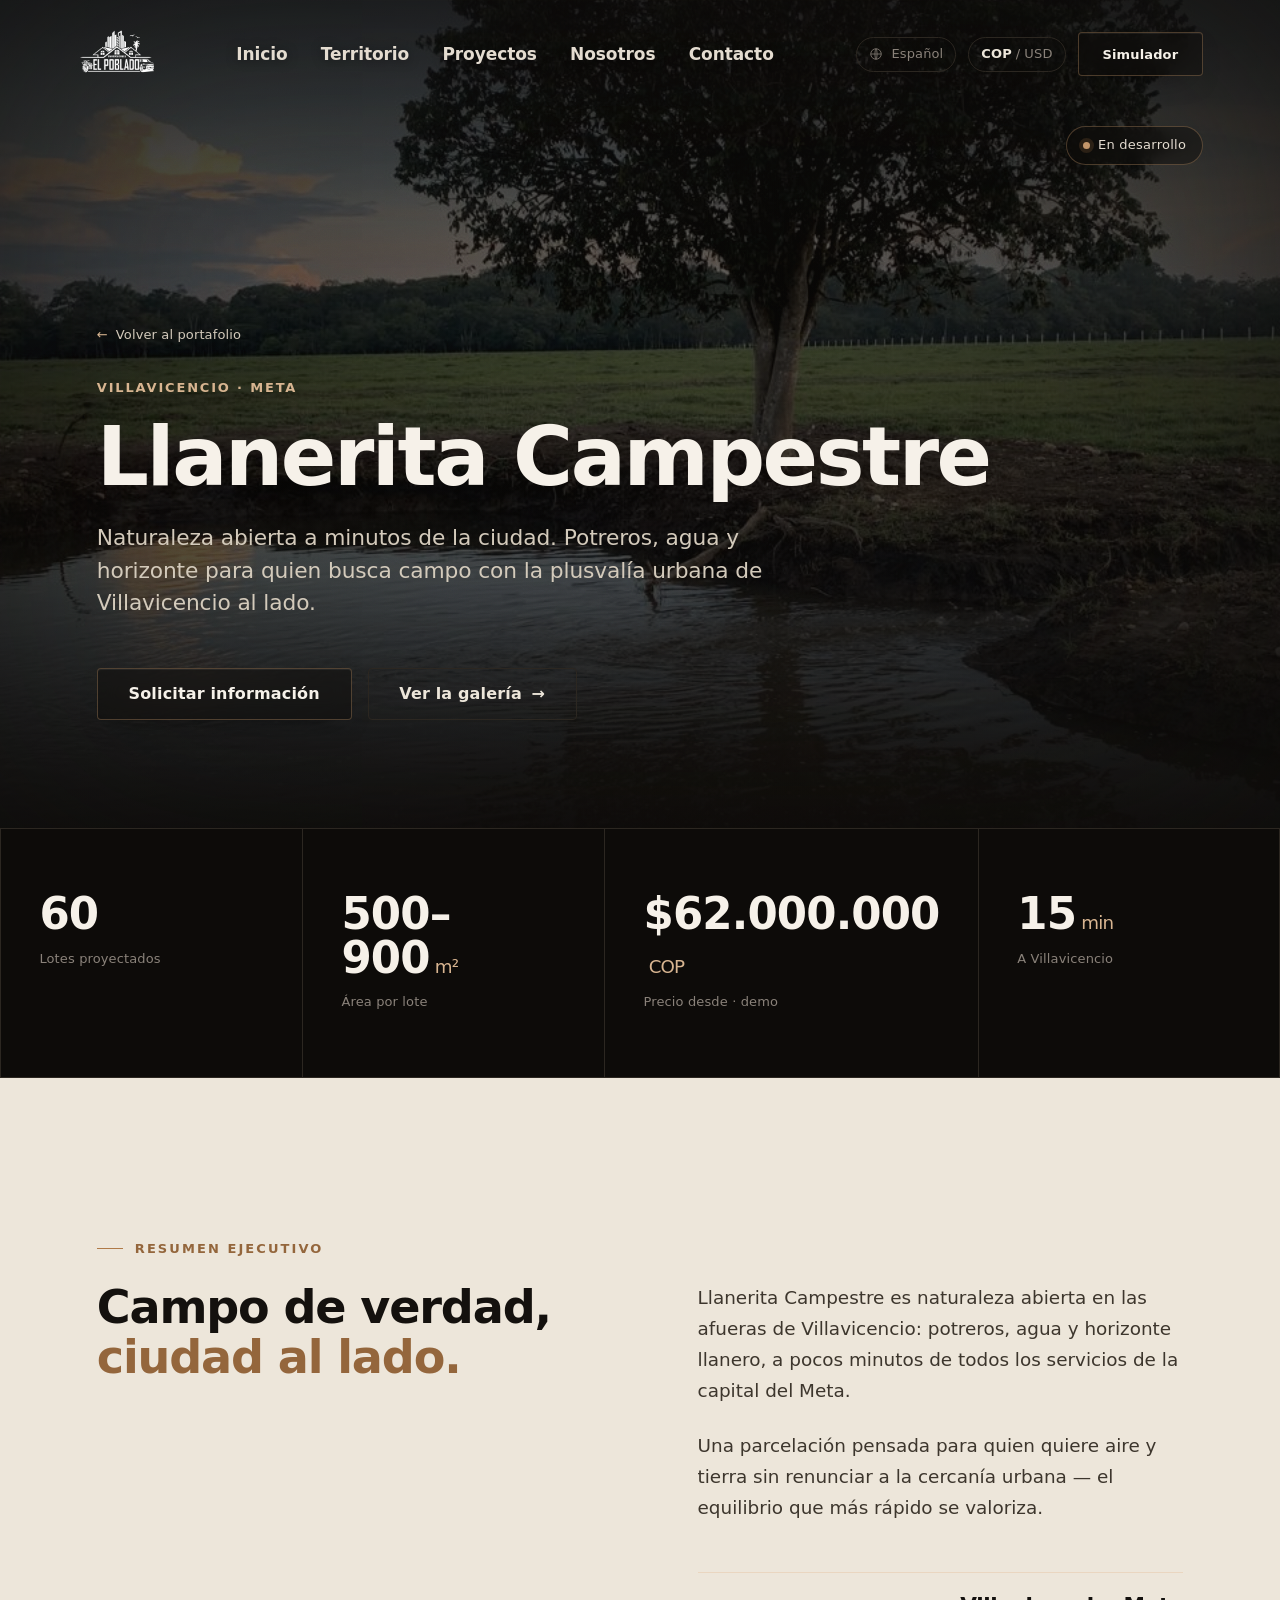
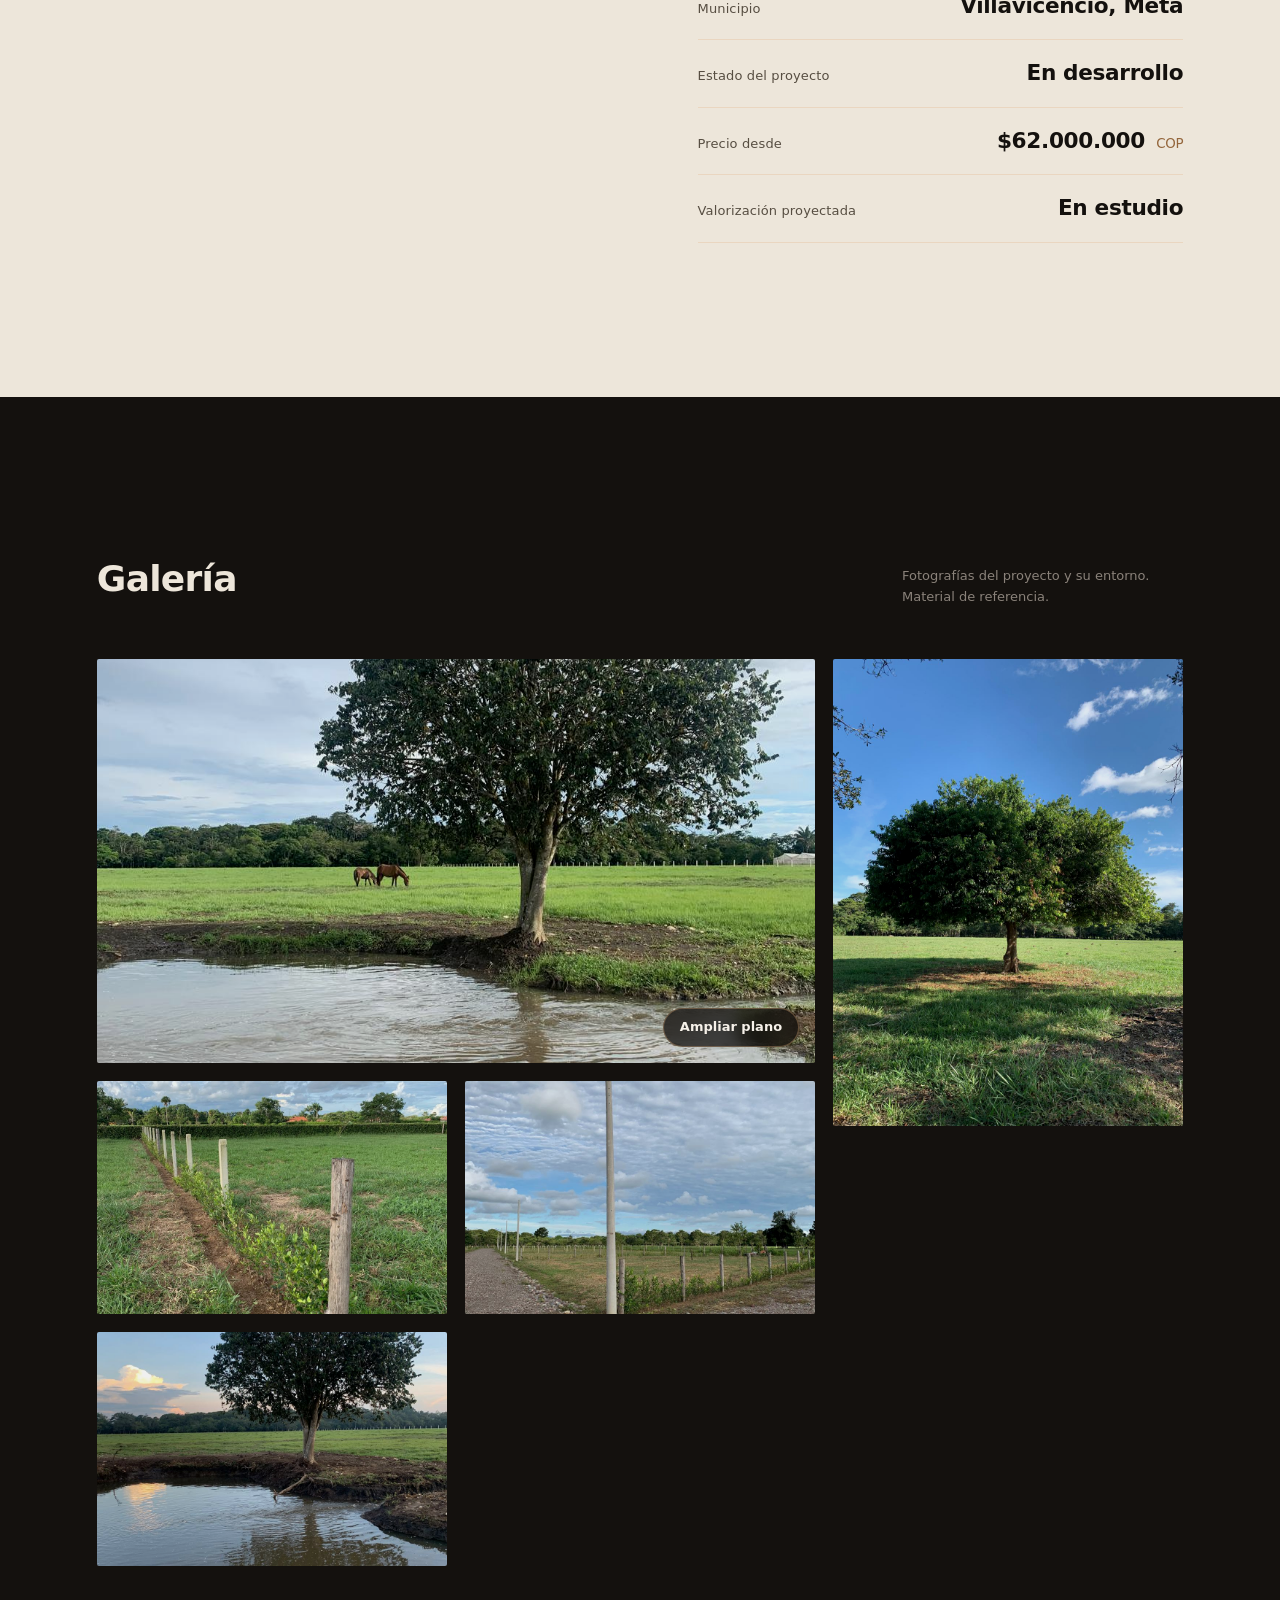
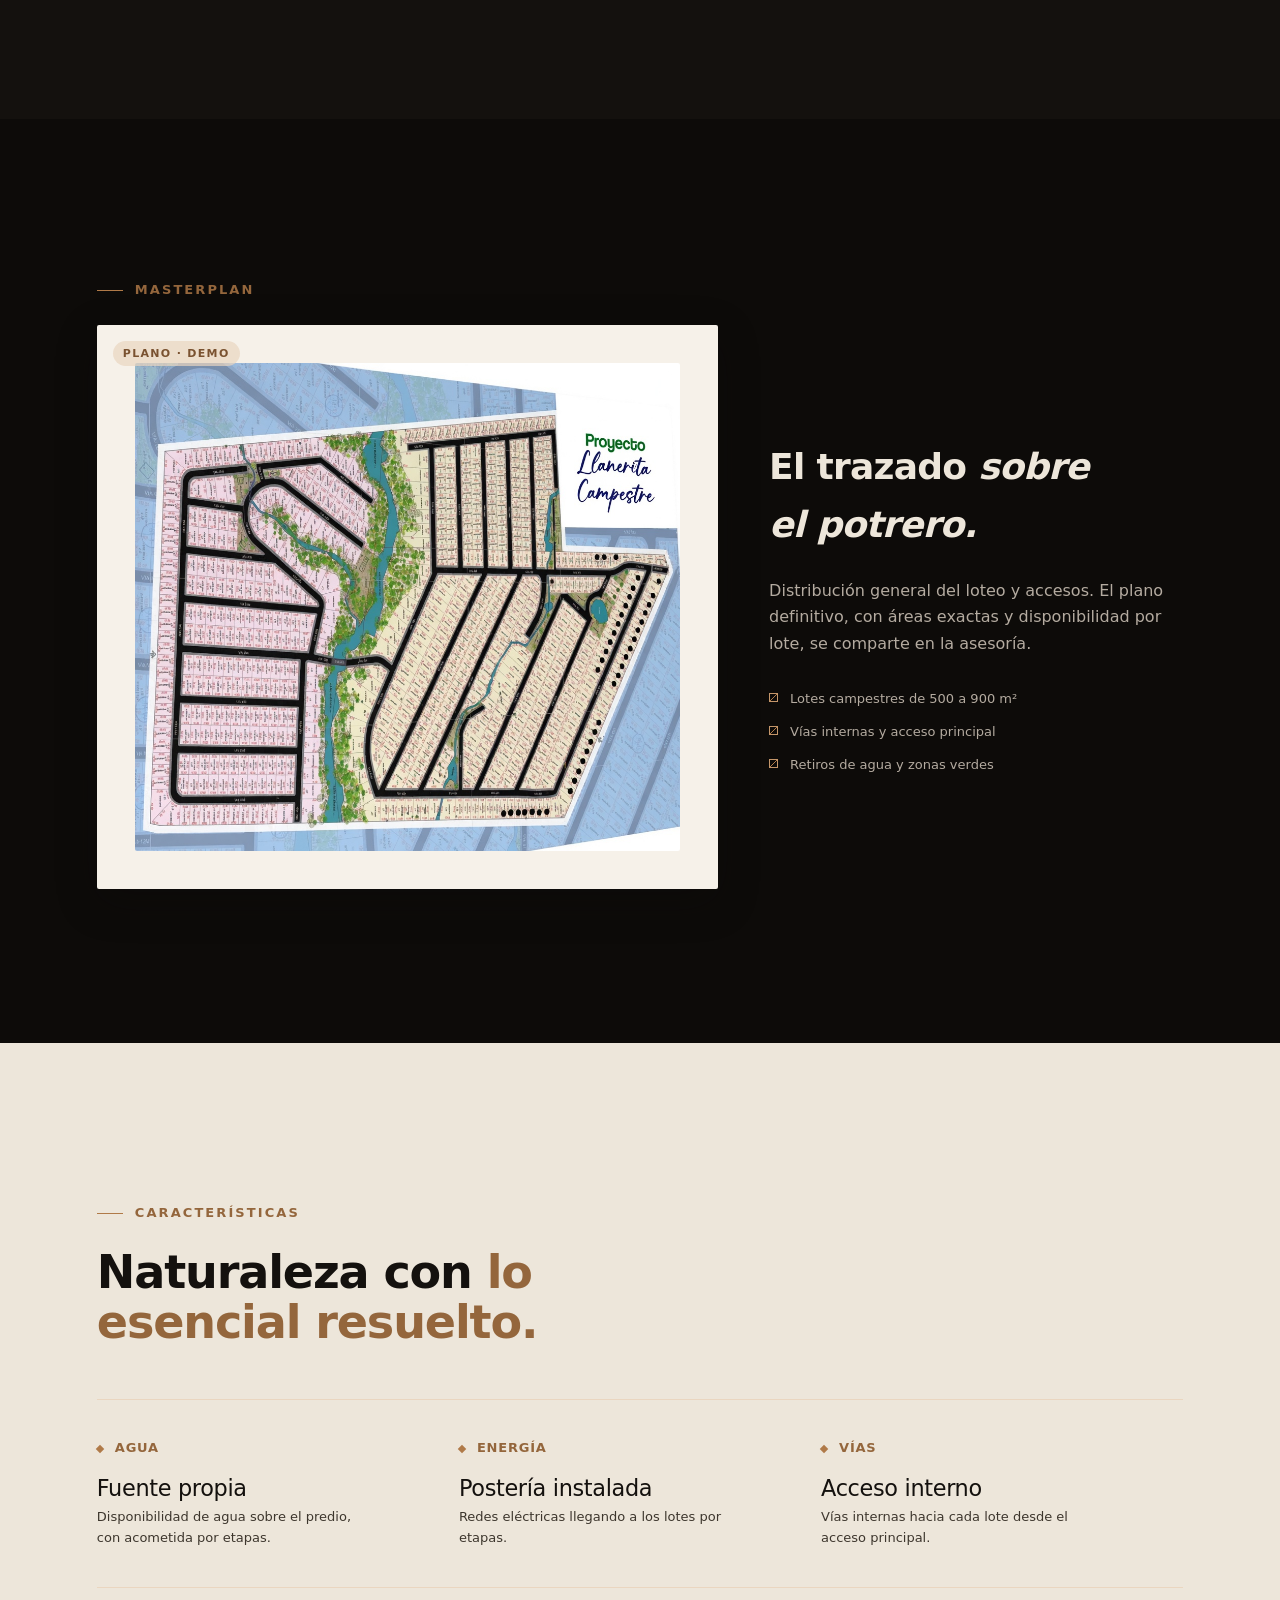
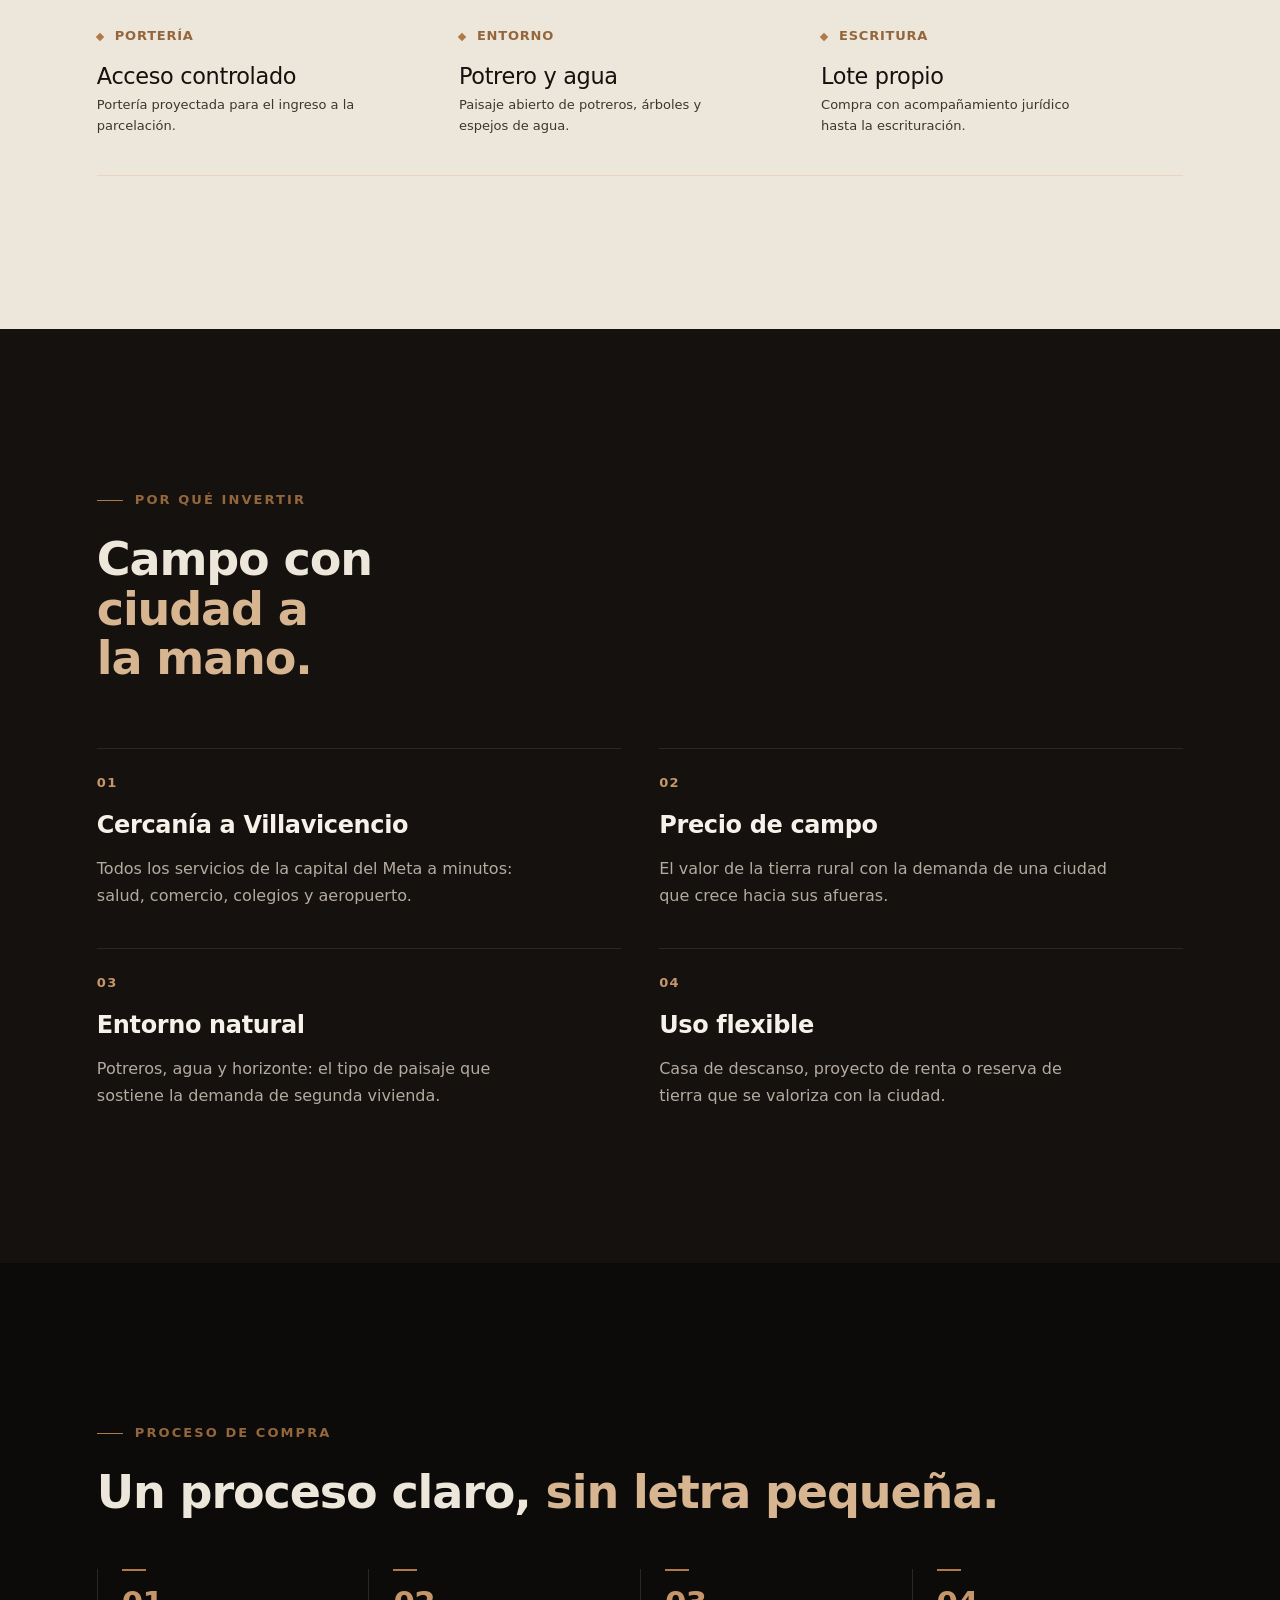
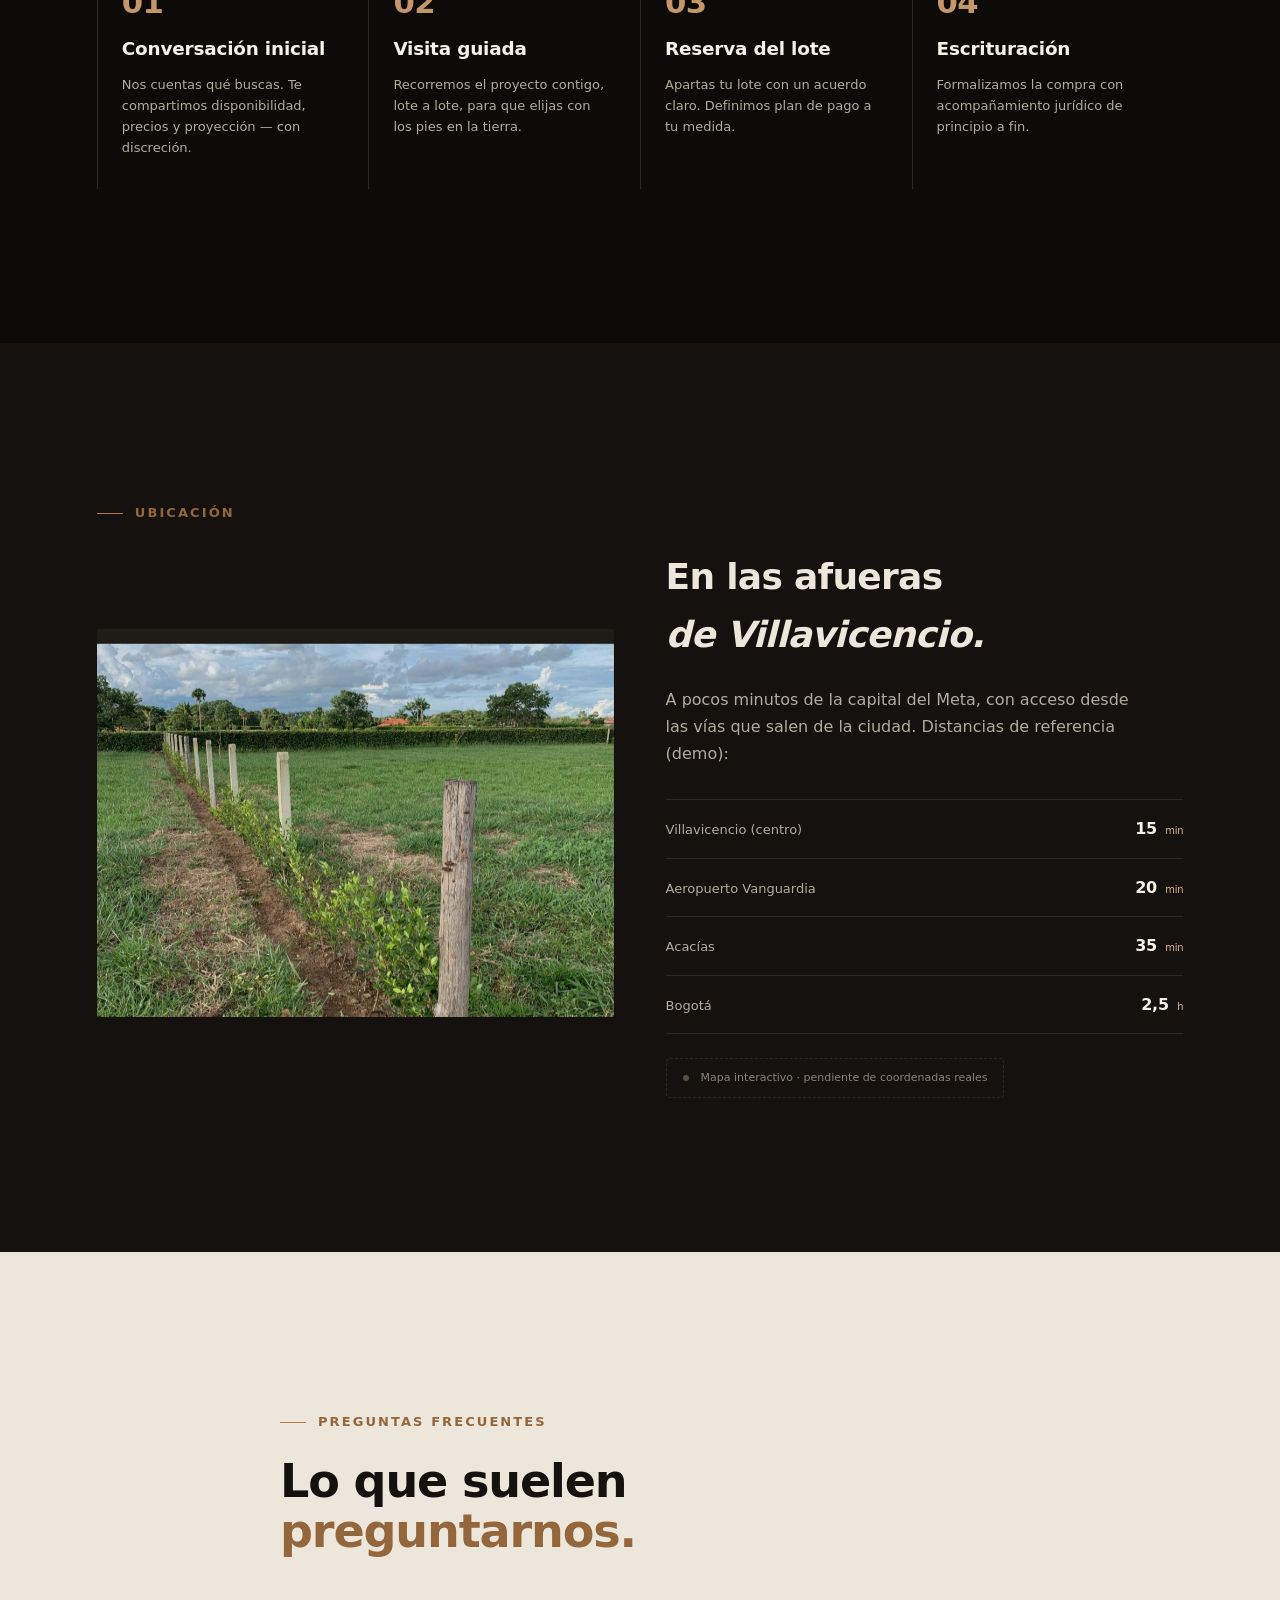
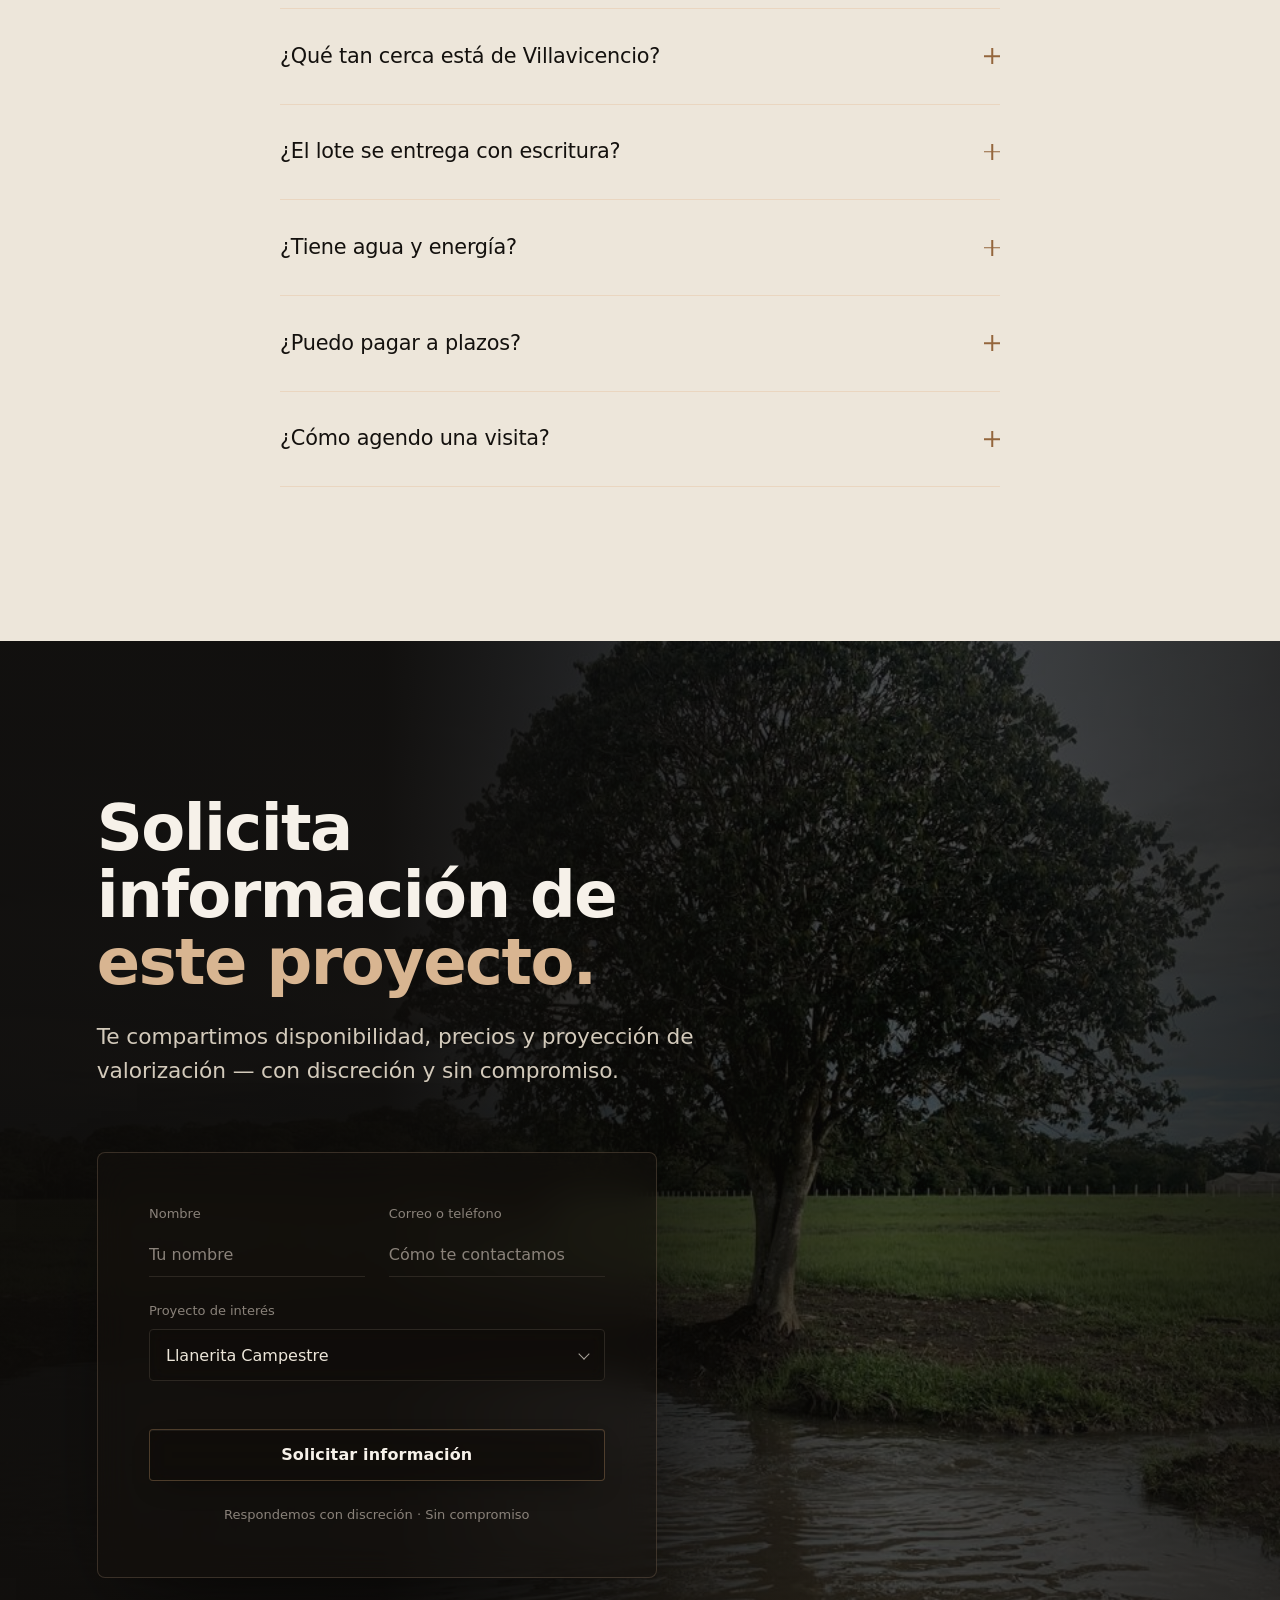
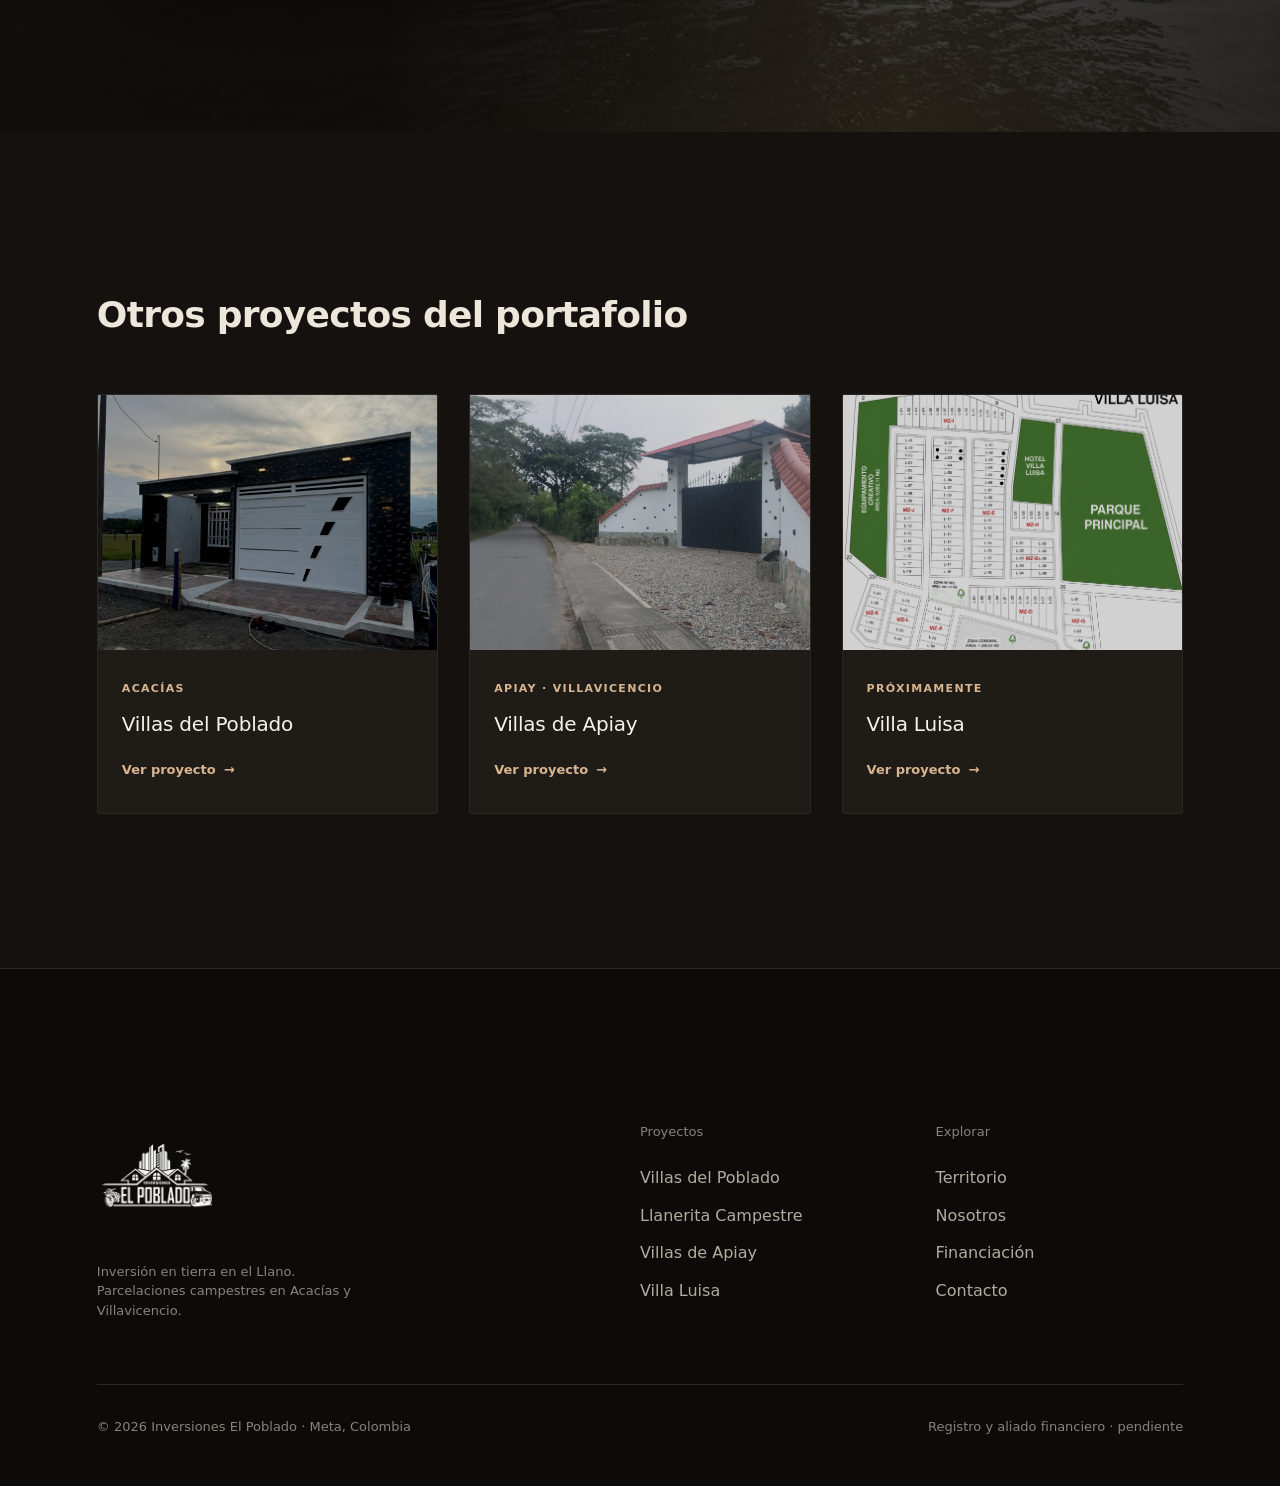
==== commit 459411d8: "cambios en landing" ====
--- a/proyectos/llanerita-campestre.html
+++ b/proyectos/llanerita-campestre.html
@@ -16,14 +16,16 @@
   <link rel="preconnect" href="https://api.fontshare.com" crossorigin />
   <link href="https://api.fontshare.com/v2/css?f[]=general-sans@400,500,600,700&display=swap" rel="stylesheet" />
 
-  <link rel="stylesheet" href="../styles/tokens.css?v=22" />
-  <link rel="stylesheet" href="../styles/base.css?v=22" />
-  <link rel="stylesheet" href="../styles/components.css?v=22" />
-  <link rel="stylesheet" href="../styles/sections.css?v=22" />
-  <link rel="stylesheet" href="../styles/scenes.css?v=22" />
-  <link rel="stylesheet" href="../styles/brand.css?v=22" />
-  <link rel="stylesheet" href="../styles/project.css?v=22" />
-  <link rel="stylesheet" href="../styles/loader.css?v=22" />
+  <link rel="stylesheet" href="../styles/tokens.css?v=26" />
+  <link rel="stylesheet" href="../styles/base.css?v=26" />
+  <link rel="stylesheet" href="../styles/components.css?v=26" />
+  <link rel="stylesheet" href="../styles/sections.css?v=26" />
+  <link rel="stylesheet" href="../styles/scenes.css?v=26" />
+  <link rel="stylesheet" href="../styles/brand.css?v=26" />
+  <link rel="stylesheet" href="../styles/project.css?v=26" />
+  <link rel="stylesheet" href="../styles/loader.css?v=26" />
+  <!-- Responsive: siempre el último. Todo vive en media queries ≤1023.98px -->
+  <link rel="stylesheet" href="../styles/responsive.css?v=26" />
 </head>
 <body>
   <div class="pp-progress" aria-hidden="true"><span class="pp-progress__bar" data-progress></span></div>
@@ -54,9 +56,37 @@
           <span class="ep-toggle__globe" aria-hidden="true"></span><span data-lang-label>Español</span>
         </button>
         <button class="ep-toggle" type="button" data-currency-toggle aria-label="Cambiar moneda"><b>COP</b><span aria-hidden="true"> / </span>USD</button>
-        <a class="ep-btn ep-btn--primary ep-btn--sm" href="#contacto" data-i18n="nav.cta">Solicitar información</a>
+        <a class="ep-btn ep-btn--primary ep-btn--sm" href="../index.html#financiacion" data-i18n="nav.sim">Simulador</a>
+        <!-- Solo móvil/tablet: abre el menú fullscreen -->
+        <button class="ep-burger" type="button" data-nav-toggle aria-expanded="false" aria-controls="ep-menu" aria-label="Abrir menú">
+          <span></span><span></span>
+        </button>
       </div>
     </nav>
+
+    <!-- ============ MENÚ FULLSCREEN (móvil/tablet) ============
+         Panel translúcido con blur: el fondo sigue vivo detrás.
+         La marca no se duplica — el logo del navbar crece al abrir. -->
+    <div class="ep-menu" id="ep-menu" data-menu aria-hidden="true">
+      <div class="ep-menu__inner">
+        <nav class="ep-menu__nav" aria-label="Menú">
+          <a class="ep-menu__link" href="../index.html#inicio" data-i18n="nav.home">Inicio</a>
+          <a class="ep-menu__link" href="../index.html#territorio" data-i18n="nav.territory">Territorio</a>
+          <a class="ep-menu__link" href="../index.html#proyectos" data-i18n="nav.projects">Proyectos</a>
+          <a class="ep-menu__link" href="../index.html#nosotros" data-i18n="nav.about">Nosotros</a>
+          <a class="ep-menu__link" href="#contacto" data-i18n="nav.contact">Contacto</a>
+        </nav>
+        <div class="ep-menu__foot">
+          <div class="ep-menu__toggles">
+            <button class="ep-toggle ep-toggle--lang" type="button" data-lang-toggle aria-label="Cambiar idioma · Change language" title="Español / English">
+              <span class="ep-toggle__globe" aria-hidden="true"></span><span data-lang-label>Español</span>
+            </button>
+            <button class="ep-toggle" type="button" data-currency-toggle aria-label="Cambiar moneda"><b>COP</b><span aria-hidden="true"> / </span>USD</button>
+          </div>
+          <a class="ep-btn ep-btn--primary ep-menu__cta" href="../index.html#financiacion" data-i18n="nav.sim">Simulador</a>
+        </div>
+      </div>
+    </div>
   </header>
 
   <main id="main" class="ep-stage">
@@ -119,7 +149,12 @@
           <p class="pp-gallery__note" data-i18n="gallery.note">Fotografías del proyecto y su entorno. Material de referencia.</p>
         </div>
         <div class="pp-grid">
-          <figure class="pp-shot pp-shot--wide" data-shot><img src="../assets/llanerita-campestre/fotos/llanerita_arbol-caballos-estanque.jpg" alt="Caballos junto a un estanque bajo un árbol." loading="lazy" decoding="async" /></figure>
+          <figure class="pp-shot pp-shot--wide" data-shot><img src="../assets/llanerita-campestre/fotos/llanerita_arbol-caballos-estanque.jpg" alt="Caballos junto a un estanque bajo un árbol." loading="lazy" decoding="async" />      <button class="pp-plan__open" type="button" data-plan-open
+        data-plan-src="../assets/llanerita-campestre/planos/plano_llanerita-campestre.jpg"
+        data-plan-alt="Plano general de loteo de Llanerita Campestre."
+        data-plan-cap="<b>Llanerita Campestre</b> · plano de loteo"
+        aria-label="Ampliar plano"><span data-i18n="plan.open">Ampliar plano</span></button>
+          </figure>
           <figure class="pp-shot pp-shot--tall" data-shot><img src="../assets/llanerita-campestre/fotos/llanerita_arbol-cielo-azul.jpg" alt="Árbol solitario bajo cielo azul." loading="lazy" decoding="async" /></figure>
           <figure class="pp-shot" data-shot><img src="../assets/llanerita-campestre/fotos/llanerita_cerca-potrero.jpg" alt="Cerca y potrero abierto hacia el horizonte." loading="lazy" decoding="async" /></figure>
           <figure class="pp-shot" data-shot><img src="../assets/llanerita-campestre/fotos/llanerita_poste-lotes.jpg" alt="Poste de energía junto a los lotes." loading="lazy" decoding="async" /></figure>
@@ -201,7 +236,10 @@
       <div class="ep-container">
         <p class="pp-eyebrow" data-i18n="sec.location">Ubicación</p>
         <div class="pp-loc__grid">
-          <div class="pp-loc__media"><img src="../assets/llanerita-campestre/fotos/llanerita_cerca-potrero.jpg" alt="Potrero abierto en las afueras de Villavicencio." loading="lazy" decoding="async" data-parallax /></div>
+          <div class="pp-loc__media"><img src="../assets/llanerita-campestre/fotos/llanerita_cerca-potrero.jpg" alt="Potrero abierto en las afueras de Villavicencio." loading="lazy" decoding="async" data-parallax />
+            <!-- Google Maps · listo para conectar: rellenar data-lat y data-lng con las coordenadas reales y el mapa se activa solo -->
+            <div class="pp-loc__map" data-map data-lat="" data-lng="" data-zoom="15" data-label="Llanerita Campestre, Villavicencio"></div>
+          </div>
           <div>
             <h2 class="pp-loc__title" id="loc-title" data-i18n="loc.title">En las afueras <em>de Villavicencio.</em></h2>
             <p class="pp-loc__p" data-i18n="loc.p">A pocos minutos de la capital del Meta, con acceso desde las vías que salen de la ciudad. Distancias de referencia (demo):</p>
@@ -211,6 +249,7 @@
               <div class="pp-loc__row"><span class="k" data-i18n="loc.r3">Acacías</span><span class="v">35 <small data-i18n="unit.min">min</small></span></div>
               <div class="pp-loc__row"><span class="k" data-i18n="loc.r4">Bogotá</span><span class="v">2,5 <small data-i18n="unit.h">h</small></span></div>
             </div>
+            <p class="pp-loc__pending" data-map-pending data-i18n="loc.pending">Mapa interactivo · pendiente de coordenadas reales</p>
           </div>
         </div>
       </div>
@@ -227,7 +266,7 @@
             <div class="pp-qa" data-qa><button class="pp-qa__q" type="button"><span data-i18n="q2">¿El lote se entrega con escritura?</span><span class="pp-qa__ico" aria-hidden="true"></span></button><div class="pp-qa__a"><div class="pp-qa__a-inner" data-i18n="a2">Sí. La compra se formaliza mediante escritura pública, con acompañamiento jurídico durante todo el proceso.</div></div></div>
             <div class="pp-qa" data-qa><button class="pp-qa__q" type="button"><span data-i18n="q3">¿Tiene agua y energía?</span><span class="pp-qa__ico" aria-hidden="true"></span></button><div class="pp-qa__a"><div class="pp-qa__a-inner" data-i18n="a3">Sí, con disponibilidad de agua sobre el predio y redes eléctricas llegando por etapas. El estado exacto se verifica en la visita.</div></div></div>
             <div class="pp-qa" data-qa><button class="pp-qa__q" type="button"><span data-i18n="q4">¿Puedo pagar a plazos?</span><span class="pp-qa__ico" aria-hidden="true"></span></button><div class="pp-qa__a"><div class="pp-qa__a-inner" data-i18n="a4">Sí. Manejamos planes de pago que se ajustan a cada persona. (Condiciones demo.)</div></div></div>
-            <div class="pp-qa" data-qa><button class="pp-qa__q" type="button"><span data-i18n="q5">¿Cómo agendo una visita?</span><span class="pp-qa__ico" aria-hidden="true"></span></button><div class="pp-qa__a"><div class="pp-qa__a-inner" data-i18n="a5">Escríbenos por el formulario o WhatsApp y coordinamos un recorrido guiado en la fecha que te convenga.</div></div></div>
+            <div class="pp-qa" data-qa><button class="pp-qa__q" type="button"><span data-i18n="q5">¿Cómo agendo una visita?</span><span class="pp-qa__ico" aria-hidden="true"></span></button><div class="pp-qa__a"><div class="pp-qa__a-inner" data-i18n="a5">Escríbenos por el formulario y coordinamos un recorrido guiado en la fecha que te convenga.</div></div></div>
           </div>
         </div>
       </div>
@@ -242,9 +281,9 @@
         <h2 class="ep-cta__title ep-reveal" id="invite-title" data-i18n="cta.title">Solicita información de <em>este proyecto.</em></h2>
         <p class="ep-cta__lead ep-reveal" data-delay="120" data-i18n="cta.lead">Te compartimos disponibilidad, precios y proyección de valorización — con discreción y sin compromiso.</p>
         <div class="ep-cta__card ep-scene-in">
-          <form class="ep-cta__form" onsubmit="return false" novalidate>
-            <div class="ep-field"><label for="f-name" data-i18n="form.name">Nombre</label><input id="f-name" type="text" data-i18n-ph="form.name.ph" placeholder="Tu nombre" /></div>
-            <div class="ep-field"><label for="f-contact" data-i18n="form.contact">Correo o WhatsApp</label><input id="f-contact" type="text" data-i18n-ph="form.contact.ph" placeholder="Cómo te contactamos" /></div>
+          <form class="ep-cta__form" data-form novalidate>
+            <div class="ep-field"><label for="f-name" data-i18n="form.name">Nombre</label><input id="f-name" name="nombre" type="text" autocomplete="name" data-i18n-ph="form.name.ph" placeholder="Tu nombre" /></div>
+            <div class="ep-field"><label for="f-contact" data-i18n="form.contact">Correo o teléfono</label><input id="f-contact" name="contacto" type="text" autocomplete="email" data-i18n-ph="form.contact.ph" placeholder="Cómo te contactamos" /></div>
             <div class="ep-field full">
               <label id="f-proj-label" data-i18n="form.project">Proyecto de interés</label>
               <div class="ep-select" data-select>
@@ -264,10 +303,9 @@
             </div>
           </form>
           <div class="ep-cta__actions">
-            <button class="ep-btn ep-btn--primary" type="button" data-i18n="cta.submit">Solicitar información</button>
-            <a class="ep-btn ep-btn--ghost" href="#contacto"><span>WhatsApp</span> <span class="ep-btn__arrow" aria-hidden="true">→</span></a>
-          </div>
-          <p class="ep-cta__note" data-i18n="cta.note">Respondemos con discreción · Sin compromiso</p>
+            <button class="ep-btn ep-btn--primary" type="button" data-form-submit data-i18n="cta.submit">Solicitar información</button>
+          </div>
+          <p class="ep-cta__note" data-form-note role="status" data-i18n="cta.note">Respondemos con discreción · Sin compromiso</p>
         </div>
       </div>
     </section>
@@ -312,12 +350,8 @@
           <h4 data-i18n="footer.explore">Explorar</h4>
           <a href="../index.html#territorio" data-i18n="nav.territory">Territorio</a>
           <a href="../index.html#nosotros" data-i18n="nav.about">Nosotros</a>
-          <a href="../index.html#proyectos" data-i18n="nav.projects">Proyectos</a>
-        </div>
-        <div class="ep-footer__col">
-          <h4 data-i18n="nav.contact">Contacto</h4>
-          <a href="#contacto" data-i18n="footer.request">Solicitar información</a>
-          <a href="#contacto">WhatsApp</a>
+          <a href="../index.html#financiacion" data-i18n="footer.finance">Financiación</a>
+          <a href="#contacto" data-i18n="nav.contact">Contacto</a>
         </div>
       </div>
       <div class="ep-footer__bottom">
@@ -332,6 +366,23 @@
     <button class="pp-lightbox__nav pp-lightbox__nav--prev" type="button" data-lb-prev aria-label="Anterior">‹</button>
     <img data-lb-img src="" alt="" />
     <button class="pp-lightbox__nav pp-lightbox__nav--next" type="button" data-lb-next aria-label="Siguiente">›</button>
+  </div>
+
+  <!-- ===== VISOR DE PLANOS (zoom · desplazamiento · pantalla completa) ===== -->
+  <div class="pp-viewer" data-viewer role="dialog" aria-modal="true" aria-label="Visor de plano" aria-hidden="true">
+    <div class="pp-viewer__stage" data-viewer-stage>
+      <img class="pp-viewer__img" data-viewer-img src="" alt="" />
+    </div>
+    <p class="pp-viewer__cap" data-viewer-cap></p>
+    <button class="pp-viewer__close" type="button" data-viewer-close aria-label="Cerrar visor">✕</button>
+    <div class="pp-viewer__bar">
+      <button class="pp-viewer__btn" type="button" data-viewer-out aria-label="Alejar">−</button>
+      <span class="pp-viewer__pct" data-viewer-pct aria-live="polite">100%</span>
+      <button class="pp-viewer__btn" type="button" data-viewer-in aria-label="Acercar">+</button>
+      <span class="pp-viewer__sep" aria-hidden="true"></span>
+      <button class="pp-viewer__btn" type="button" data-viewer-reset data-i18n="viewer.fit">Ajustar</button>
+      <button class="pp-viewer__btn" type="button" data-viewer-full aria-label="Pantalla completa">⤢</button>
+    </div>
   </div>
 
   <script>
@@ -368,7 +419,7 @@
       "q2": "¿El lote se entrega con escritura?", "a2": "Sí. La compra se formaliza mediante escritura pública, con acompañamiento jurídico durante todo el proceso.",
       "q3": "¿Tiene agua y energía?", "a3": "Sí, con disponibilidad de agua sobre el predio y redes eléctricas llegando por etapas. El estado exacto se verifica en la visita.",
       "q4": "¿Puedo pagar a plazos?", "a4": "Sí. Manejamos planes de pago que se ajustan a cada persona. (Condiciones demo.)",
-      "q5": "¿Cómo agendo una visita?", "a5": "Escríbenos por el formulario o WhatsApp y coordinamos un recorrido guiado en la fecha que te convenga."
+      "q5": "¿Cómo agendo una visita?", "a5": "Escríbenos por el formulario y coordinamos un recorrido guiado en la fecha que te convenga."
     },
     en: {
       "h.loc": "Villavicencio · Meta",
@@ -402,10 +453,12 @@
       "q2": "Is the lot delivered with a deed?", "a2": "Yes. The purchase is formalized through a public deed, with legal guidance throughout the process.",
       "q3": "Does it have water and power?", "a3": "Yes, with water available on the property and electrical networks arriving in stages. The exact state is verified on the visit.",
       "q4": "Can I pay in installments?", "a4": "Yes. We offer payment plans tailored to each person. (Demo terms.)",
-      "q5": "How do I schedule a visit?", "a5": "Write to us via the form or WhatsApp and we'll arrange a guided tour on the date that suits you."
+      "q5": "How do I schedule a visit?", "a5": "Write to us via the form and we'll arrange a guided tour on the date that suits you."
     }
   };
   </script>
-  <script src="../js/project.js?v=22" defer></script>
+  <script src="../js/nav.js?v=26" defer></script>
+  <script src="../js/form.js?v=26" defer></script>
+  <script src="../js/project.js?v=26" defer></script>
 </body>
 </html>
--- a/styles/tokens.css
+++ b/styles/tokens.css
@@ -39,6 +39,13 @@
   --ep-border:var(--ep-carbon-700);
   --ep-border-warm:var(--ep-copper-200);
   --ep-border-focus:var(--ep-copper-400);
+  /* ---- Semantic · Líneas de marca (hairlines) ----
+     Los consumen brand.css (marco catastral, cifras) y scenes.css
+     (guion de localización, pastillas de servicios). Valores originales
+     de brand.css, movidos aquí: los tokens viven en tokens.css. */
+  --ep-line:rgba(176,122,72,.32);          /* hairline cobre */
+  --ep-line-strong:rgba(196,150,106,.55);  /* hairline cobre de acento */
+  --ep-line-warm:rgba(122,82,48,.30);      /* hairline sobre marfil */
 
   /* ---- Opacidades ---- */
   --ep-opacity-disabled:.38; --ep-opacity-muted:.64; --ep-opacity-veil:.72;
@@ -57,8 +64,6 @@
      ============================================================ */
   --ep-font-display:"General Sans",system-ui,-apple-system,"Segoe UI",sans-serif; /* grotesca de marca (títulos) */
   --ep-font-sans:"General Sans",system-ui,-apple-system,"Segoe UI",sans-serif;    /* misma familia: UI/cuerpo */
-  --ep-font-serif-text:var(--ep-font-sans);   /* sin serif: alias a la grotesca (compat) */
-  --ep-font-mono:"Space Mono",ui-monospace,"SFMono-Regular",monospace; /* solo datos técnicos */
 
   --ep-fs-display-1:clamp(2.75rem,7vw,5.5rem);
   --ep-fs-display-2:clamp(2.25rem,5vw,4rem);
@@ -78,6 +83,26 @@
   --ep-space-1:4px;  --ep-space-2:8px;   --ep-space-3:12px; --ep-space-4:16px;
   --ep-space-5:24px; --ep-space-6:32px;  --ep-space-7:48px; --ep-space-8:64px;
   --ep-space-9:96px; --ep-space-10:128px;--ep-space-11:160px;--ep-space-12:200px;
+
+  /* ============================================================
+     MARCA · tamaños del logo — un solo sitio para todos.
+     El archivo vive en assets/marca/logo/logo_el-poblado.svg y se
+     consume en 3 lugares (loader · navbar · footer) × 5 páginas.
+
+     CAMBIAR EL LOGO = reemplazar ese único archivo. Nada más.
+
+     OJO: el SVG actual NO es vectorial — es un PNG de 1920×1920
+     incrustado (0 paths, 868 KB), cuadrado y con aire alrededor de
+     la marca. Cuando llegue el vector real, si trae otra proporción
+     (lo normal: más ancho que alto), se reajusta AQUÍ y se propaga
+     a todo el sitio. En móvil se reajustan en responsive.css.
+     El color lo fuerza CSS (brightness(0) invert(1)), así que el
+     vector puede venir en cualquier color.
+     ============================================================ */
+  --ep-logo-loader:clamp(96px,13vw,150px);
+  --ep-logo-nav:clamp(58px,6vw,80px);
+  --ep-logo-nav-scrolled:54px;
+  --ep-logo-footer:clamp(72px,9vw,120px);
 
   /* ---- Grid ---- */
   --ep-grid-margin:clamp(20px,6vw,120px);
--- a/styles/base.css
+++ b/styles/base.css
@@ -19,21 +19,6 @@
 ul{list-style:none}
 
 /* ---- Tipografía de marca ---- */
-.ep-overline{
-  font-family:var(--ep-font-mono);
-  font-size:var(--ep-fs-micro);
-  letter-spacing:var(--ep-tracking-mono);
-  text-transform:uppercase;
-  color:var(--ep-accent);
-}
-.ep-mono{font-family:var(--ep-font-mono);letter-spacing:.04em}
-.ep-display{
-  font-family:var(--ep-font-display);
-  font-weight:300;
-  line-height:var(--ep-lh-tight);
-  letter-spacing:var(--ep-tracking-display);
-}
-.ep-serif{font-family:var(--ep-font-serif-text);font-weight:400}
 /* Deck / subtítulo — voz funcional (General Sans), identidad compartida con menú/labels/botones */
 .ep-lead{font-family:var(--ep-font-sans);font-weight:400;font-size:var(--ep-fs-lead);
   line-height:1.55;letter-spacing:-.005em;color:var(--ep-text-secondary)}
--- a/styles/components.css
+++ b/styles/components.css
@@ -95,8 +95,8 @@
   border-block-end-color:var(--ep-border);
 }
 .ep-nav__brand{display:flex;align-items:center}
-.ep-nav__brand img{height:clamp(58px,6vw,80px);width:auto;filter:brightness(0) invert(1);opacity:1;transition:height var(--ep-dur-base) var(--ep-ease-standard)}
-.ep-nav.is-scrolled .ep-nav__brand img{height:54px}
+.ep-nav__brand img{height:var(--ep-logo-nav);width:auto;filter:brightness(0) invert(1);opacity:1;transition:height var(--ep-dur-base) var(--ep-ease-standard)}
+.ep-nav.is-scrolled .ep-nav__brand img{height:var(--ep-logo-nav-scrolled)}
 .ep-nav__links{display:none;align-items:center;gap:clamp(var(--ep-space-5),2.6vw,var(--ep-space-8))}
 .ep-nav__link{
   font-size:1.0625rem;font-weight:600;letter-spacing:-.005em;color:var(--ep-carbon-100);
@@ -160,9 +160,6 @@
   min-height:100svh;display:flex;flex-direction:column;align-items:center;justify-content:center;text-align:center;
   padding-inline:var(--ep-grid-margin);padding-block:clamp(120px,18vh,190px) clamp(var(--ep-space-9),12vh,var(--ep-space-11))}
 
-/* Marca ya vive en el navbar: no se repite en el hero (una sola aparición en el primer viewport) */
-.ep-hero__logo{display:none}
-
 /* Descriptor (encima del título): frase editorial quieta */
 .ep-hero__mast{font-family:var(--ep-font-sans);font-size:var(--ep-fs-caption);font-weight:500;letter-spacing:.02em;
   color:var(--ep-carbon-200);margin-block-end:var(--ep-space-6)}
@@ -177,9 +174,6 @@
 .ep-hero__lead{font-family:var(--ep-font-sans);font-size:var(--ep-fs-lead);font-weight:400;letter-spacing:-.005em;
   color:var(--ep-carbon-200);max-width:44ch;line-height:1.55;margin-block-end:var(--ep-space-8);margin-inline:auto}
 .ep-hero__actions{display:flex;flex-wrap:wrap;align-items:center;justify-content:center;gap:var(--ep-space-5)}
-
-/* Elementos heredados sin uso */
-.ep-hero__plate,.ep-hero__scroll,.ep-hero__cap{display:none}
 
 /* Reveal silencioso (solo un fade-up, una vez) */
 .ep-rise{opacity:0;transform:translateY(12px)}
--- a/styles/sections.css
+++ b/styles/sections.css
@@ -1,106 +1,40 @@
 /* ============================================================
-   SECCIONES — nivel editorial, cada bloque con personalidad
-   Reutiliza tokens y ritmo del sistema. Motion con intención.
+   SECCIONES — campos de formulario y footer.
+   El resto de escenas vive en scenes.css (landing) y project.css
+   (páginas de proyecto).
    ============================================================ */
 
-/* Rótulos superiores (kickers) eliminados: cada sección abre con su gran título. */
+/* ============ CAMPOS DE FORMULARIO (underline editorial) ============ */
+.ep-field{position:relative}
+.ep-field input,.ep-field textarea{width:100%;background:transparent;border:none;
+  border-block-end:1px solid var(--ep-border);
+  padding:var(--ep-space-3) 0;color:var(--ep-text-primary);
+  font-family:var(--ep-font-sans);font-size:var(--ep-fs-body);font-weight:500;
+  transition:border-color var(--ep-dur-fast) var(--ep-ease-standard)}
+.ep-field textarea{resize:vertical;min-height:88px;line-height:1.5}
+.ep-field input::placeholder,.ep-field textarea::placeholder{color:var(--ep-text-muted);font-weight:400}
+.ep-field input:focus,.ep-field textarea:focus{outline:none;border-block-end-color:var(--ep-accent)}
+.ep-field label{display:block;font-family:var(--ep-font-sans);font-size:var(--ep-fs-caption);
+  font-weight:500;color:var(--ep-text-muted);margin-block-end:var(--ep-space-2)}
 
-/* Título de sección */
-.ep-h2{font-family:var(--ep-font-display);font-weight:500;letter-spacing:-.02em;line-height:1.06;
-  font-size:clamp(2rem,4vw,3.4rem);text-wrap:balance}
-
-/* ============ 03 · QUIÉNES SOMOS (cálido, manifiesto) ============ */
-.ep-about{background:var(--ep-bg-warm);color:var(--ep-text-on-warm)}
-.ep-about__statement{font-family:var(--ep-font-display);font-weight:500;letter-spacing:-.025em;line-height:1.08;
-  font-size:clamp(1.9rem,4.4vw,3.6rem);max-width:20ch;color:var(--ep-carbon-900);margin-block-end:var(--ep-space-8)}
-.ep-about__statement em{font-style:italic;font-weight:400;color:var(--ep-copper-600)}
-.ep-about__cols{display:grid;gap:var(--ep-space-8);grid-template-columns:1fr}
-@media (min-width:900px){.ep-about__cols{grid-template-columns:1fr 1fr;align-items:end}}
-.ep-about__body p{font-size:var(--ep-fs-body-lg);color:var(--ep-carbon-600);line-height:1.6;max-width:44ch;margin-block-end:var(--ep-space-5)}
-.ep-about__meta{display:flex;flex-wrap:wrap;gap:var(--ep-space-8);margin-block-start:var(--ep-space-8)}
-.ep-about__meta .k{font-family:var(--ep-font-sans);font-size:var(--ep-fs-caption);letter-spacing:0;text-transform:none;color:var(--ep-carbon-500);display:block;margin-block-end:6px}
-.ep-about__meta .v{font-family:var(--ep-font-display);font-size:var(--ep-fs-h3);font-weight:500;color:var(--ep-carbon-900)}
-.ep-about__figure{position:relative;aspect-ratio:4/3;overflow:hidden;border:1px solid var(--ep-copper-200)}
-.ep-about__figure img{width:100%;height:100%;object-fit:cover;filter:contrast(1.04) saturate(.92) brightness(1.02);
-  transition:transform 1.2s var(--ep-ease-standard)}
-.ep-about__figure:hover img{transform:scale(1.04)}
-.ep-about__figure figcaption{position:absolute;left:var(--ep-space-4);bottom:var(--ep-space-4);
-  font-family:var(--ep-font-sans);font-size:var(--ep-fs-caption);font-weight:500;letter-spacing:0;text-transform:none;color:var(--ep-carbon-25)}
-
-/* ============ 04 · PROYECTOS (índice interactivo) ============ */
-.ep-projects{background:var(--ep-bg-base)}
-.ep-projects__grid{display:grid;gap:var(--ep-space-8);grid-template-columns:1fr}
-@media (min-width:960px){.ep-projects__grid{grid-template-columns:1.15fr .85fr;align-items:start;gap:var(--ep-space-10)}}
-.ep-projects__list{margin-block-start:var(--ep-space-4)}
-.ep-project{display:flex;align-items:baseline;gap:var(--ep-space-4);width:100%;text-align:left;
-  padding-block:clamp(var(--ep-space-5),3vw,var(--ep-space-7));
-  border-block-start:1px solid var(--ep-border);
-  transition:border-color var(--ep-dur-fast) var(--ep-ease-standard)}
-.ep-project:last-of-type{border-block-end:1px solid var(--ep-border)}
-.ep-project__idx{font-family:var(--ep-font-mono);font-size:var(--ep-fs-micro);letter-spacing:.1em;color:var(--ep-text-muted);flex:0 0 auto;padding-block-start:.5em}
-.ep-project__name{font-family:var(--ep-font-display);font-weight:500;letter-spacing:-.02em;line-height:1.05;
-  font-size:clamp(1.6rem,3.4vw,2.6rem);color:var(--ep-text-secondary);
-  transition:color var(--ep-dur-fast) var(--ep-ease-standard),transform var(--ep-dur-fast) var(--ep-ease-ascenso),opacity var(--ep-dur-fast)}
-.ep-project__loc{display:block;font-family:var(--ep-font-sans);font-size:var(--ep-fs-caption);font-weight:400;letter-spacing:0;text-transform:none;color:var(--ep-text-muted);margin-block-start:6px}
-.ep-project__meta{margin-inline-start:auto;text-align:right;flex:0 0 auto;padding-block-start:.9em;
-  font-family:var(--ep-font-sans);font-size:var(--ep-fs-caption);letter-spacing:0;text-transform:none;color:var(--ep-text-muted)}
-/* Enfoque: la fila activa se ilumina, las demás se atenúan */
-.ep-project:hover .ep-project__name,.ep-project:focus-visible .ep-project__name,.ep-project.is-active .ep-project__name{color:var(--ep-text-primary);transform:translateX(10px)}
-.ep-project:hover .ep-project__idx,.ep-project.is-active .ep-project__idx{color:var(--ep-accent)}
-.ep-projects__list:hover .ep-project:not(:hover) .ep-project__name{opacity:.45}
-/* Preview: imagen grande que cambia por proyecto */
-.ep-projects__preview{position:relative;overflow:hidden;aspect-ratio:4/5;
-  border:1px solid var(--ep-border);background:var(--ep-surface-1);box-shadow:var(--ep-elev-3)}
-@media (min-width:960px){.ep-projects__preview{position:sticky;top:120px}}
-.ep-projects__preview img{position:absolute;inset:0;width:100%;height:100%;object-fit:cover;
-  filter:contrast(1.06) saturate(.88) brightness(.92);
-  transition:opacity var(--ep-dur-base) var(--ep-ease-standard),transform 1.4s var(--ep-ease-standard)}
-.ep-projects__preview.is-swapping img{opacity:0}
-.ep-projects__preview::after{content:"";position:absolute;inset:0;pointer-events:none;
-  background:linear-gradient(180deg,transparent 55%,rgba(13,11,9,.65))}
-.ep-projects__preview .cap{position:absolute;z-index:2;left:var(--ep-space-5);bottom:var(--ep-space-5);
-  font-family:var(--ep-font-sans);font-size:var(--ep-fs-caption);font-weight:500;letter-spacing:0;text-transform:none;color:var(--ep-carbon-50)}
-.ep-projects__preview .cap b{color:var(--ep-copper-300);font-weight:600}
-
-/* ============ 12 · INVITACIÓN (CTA) ============ */
-.ep-invite{position:relative;background:var(--ep-bg-inset);overflow:hidden}
-.ep-invite__inner{max-width:640px;margin-inline:auto;text-align:center}
-.ep-invite__title{font-family:var(--ep-font-display);font-weight:500;letter-spacing:-.02em;line-height:1.08;
-  font-size:clamp(2rem,4.4vw,3.4rem);color:var(--ep-carbon-25);margin-block-end:var(--ep-space-4)}
-.ep-invite__lead{font-size:var(--ep-fs-body-lg);color:var(--ep-carbon-300);line-height:1.55;margin-block-end:var(--ep-space-8);max-width:46ch;margin-inline:auto}
-.ep-invite__form{display:grid;gap:var(--ep-space-5);text-align:left;margin-block-end:var(--ep-space-6)}
-@media (min-width:640px){.ep-invite__form{grid-template-columns:1fr 1fr}.ep-invite__form .full{grid-column:1/-1}}
-/* Input underline editorial */
-.ep-field{position:relative}
-.ep-field input,.ep-field select{width:100%;background:transparent;border:none;border-block-end:1px solid var(--ep-border);
-  padding:var(--ep-space-3) 0;color:var(--ep-text-primary);font-family:var(--ep-font-sans);font-size:var(--ep-fs-body);font-weight:500;
-  transition:border-color var(--ep-dur-fast) var(--ep-ease-standard)}
-.ep-field input::placeholder{color:var(--ep-text-muted);font-weight:400}
-.ep-field input:focus,.ep-field select:focus{outline:none;border-block-end-color:var(--ep-accent)}
-.ep-field label{display:block;font-family:var(--ep-font-sans);font-size:var(--ep-fs-caption);font-weight:500;letter-spacing:0;
-  text-transform:none;color:var(--ep-text-muted);margin-block-end:var(--ep-space-2)}
-.ep-invite__actions{display:flex;flex-wrap:wrap;gap:var(--ep-space-4);align-items:center;justify-content:center}
-.ep-invite__note{margin-block-start:var(--ep-space-5);font-family:var(--ep-font-sans);font-size:var(--ep-fs-caption);
-  letter-spacing:0;text-transform:none;color:var(--ep-text-muted)}
-
-/* ============ 13 · FOOTER (cierre cinematográfico) ============ */
+/* ============ FOOTER (cierre cinematográfico) ============ */
 .ep-footer{background:var(--ep-bg-inset);border-block-start:1px solid var(--ep-border);
   padding-block:clamp(var(--ep-space-10),12vw,var(--ep-space-12)) var(--ep-space-7)}
-/* La identidad cierra con la marca: logo grande junto a la info, columnas al lado */
+/* La identidad cierra con la marca: logo grande junto a la info, columnas al lado.
+   Dos columnas de enlaces (Proyectos · Explorar): la marca se queda con el aire. */
 .ep-footer__cols{display:grid;gap:var(--ep-space-8) var(--ep-space-7);grid-template-columns:1fr 1fr;
   padding-block-end:var(--ep-space-8);border-block-end:1px solid var(--ep-border)}
-@media (min-width:768px){.ep-footer__cols{grid-template-columns:1.6fr 1fr 1fr 1fr;align-items:start}}
+@media (min-width:768px){.ep-footer__cols{grid-template-columns:2fr 1fr 1fr;align-items:start}}
 .ep-footer__brand{grid-column:1 / -1}
 @media (min-width:768px){.ep-footer__brand{grid-column:auto}}
-.ep-footer__brand img{height:clamp(72px,9vw,120px);width:auto;filter:brightness(0) invert(1);opacity:.96;
+.ep-footer__brand img{height:var(--ep-logo-footer);width:auto;filter:brightness(0) invert(1);opacity:.96;
   margin-block-end:var(--ep-space-5)}
 .ep-footer__brand p{color:var(--ep-text-muted);font-size:var(--ep-fs-caption);max-width:34ch;line-height:1.5}
-.ep-footer__col h4{font-family:var(--ep-font-sans);font-size:var(--ep-fs-caption);font-weight:500;letter-spacing:0;text-transform:none;
+.ep-footer__col h4{font-family:var(--ep-font-sans);font-size:var(--ep-fs-caption);font-weight:500;
   color:var(--ep-text-muted);margin-block-end:var(--ep-space-4)}
 .ep-footer__col a{display:block;color:var(--ep-text-secondary);font-size:var(--ep-fs-body);padding-block:6px;
   transition:color var(--ep-dur-fast)}
 .ep-footer__col a:hover{color:var(--ep-accent)}
-.ep-footer__bottom .ep-mp{position:relative}
 .ep-footer__bottom{display:flex;flex-wrap:wrap;gap:var(--ep-space-4);justify-content:space-between;
   padding-block-start:var(--ep-space-6);
-  font-family:var(--ep-font-sans);font-size:var(--ep-fs-caption);letter-spacing:0;text-transform:none;color:var(--ep-text-muted)}
+  font-family:var(--ep-font-sans);font-size:var(--ep-fs-caption);color:var(--ep-text-muted)}
--- a/styles/scenes.css
+++ b/styles/scenes.css
@@ -185,7 +185,116 @@
 }
 
 /* ============================================================
-   ESCENA 04 · INVITACIÓN — escena de contacto (no formulario suelto)
+   ESCENA 04 · LA FINANCIACIÓN — cómo se compra + simulador.
+   Fondo inset (un peldaño más oscuro que el portafolio): misma
+   paleta, otra profundidad. Reutiliza .ep-select, .ep-field y .ep-fig.
+   ============================================================ */
+.ep-fin{background:var(--ep-bg-inset);border-block-start:1px solid var(--ep-border)}
+.ep-fin__head{max-width:var(--ep-content-max);margin-inline:auto;margin-block-end:clamp(var(--ep-space-8),6vw,var(--ep-space-10))}
+.ep-fin__title{font-family:var(--ep-font-display);font-weight:600;letter-spacing:-.025em;line-height:1.04;
+  font-size:clamp(2.2rem,5vw,4rem);color:var(--ep-carbon-25);max-width:14ch;text-wrap:balance}
+.ep-fin__title em{font-style:normal;font-weight:600;color:var(--ep-copper-300)}
+.ep-fin__lead{margin-block-start:var(--ep-space-5);max-width:46ch}
+
+/* --- Modos de compra: tres lecturas, no un bloque de texto --- */
+.ep-fin__modes{display:grid;grid-template-columns:1fr;gap:0;
+  border-block-start:1px solid var(--ep-border);margin-block-end:clamp(var(--ep-space-9),7vw,var(--ep-space-11))}
+@media (min-width:820px){.ep-fin__modes{grid-template-columns:repeat(3,1fr);border-block-start:0}}
+.ep-mode{padding-block:clamp(var(--ep-space-6),3vw,var(--ep-space-7));
+  border-block-end:1px solid var(--ep-border)}
+@media (min-width:820px){.ep-mode{border-block:1px solid var(--ep-border);border-block-end:0;
+  padding-inline-end:var(--ep-space-7);padding-block:var(--ep-space-7) 0;min-height:230px}}
+.ep-mode__k{display:block;font-family:var(--ep-font-display);font-weight:600;font-size:1.5rem;
+  letter-spacing:-.02em;line-height:1;color:var(--ep-copper-400)}
+.ep-mode__k::before{content:"";display:block;width:24px;height:2px;background:var(--ep-copper-500);
+  margin-block-end:var(--ep-space-4)}
+.ep-mode__h{font-family:var(--ep-font-display);font-weight:600;font-size:clamp(1.2rem,2vw,1.5rem);
+  letter-spacing:-.015em;color:var(--ep-carbon-25);margin-block:var(--ep-space-4) var(--ep-space-3)}
+.ep-mode__p{font-size:var(--ep-fs-caption);line-height:1.6;color:var(--ep-text-secondary);max-width:34ch}
+/* La cifra que define el modo (separación desde · plazos · escritura) */
+.ep-mode__v{display:inline-flex;align-items:baseline;gap:.35em;margin-block-start:var(--ep-space-5);
+  font-family:var(--ep-font-display);font-weight:600;letter-spacing:-.02em;
+  font-size:clamp(1.1rem,1.8vw,1.35rem);color:var(--ep-copper-300)}
+.ep-mode__v small{font-family:var(--ep-font-sans);font-weight:400;font-size:.62em;color:var(--ep-text-muted)}
+
+/* --- Simulador: tarjeta de vidrio, controles a la izquierda, cifras vivas a la derecha --- */
+.ep-sim{display:grid;grid-template-columns:1fr;gap:clamp(var(--ep-space-7),4vw,var(--ep-space-9));
+  padding:clamp(var(--ep-space-6),4vw,var(--ep-space-9));
+  background:rgba(20,17,14,.55);border:1px solid rgba(216,181,145,.2);border-radius:var(--ep-radius-lg);
+  backdrop-filter:blur(16px);-webkit-backdrop-filter:blur(16px);
+  box-shadow:0 40px 100px -40px rgba(0,0,0,.8)}
+@media (min-width:900px){.ep-sim{grid-template-columns:1fr 1fr;align-items:start}}
+.ep-sim__legend{font-family:var(--ep-font-sans);font-size:var(--ep-fs-caption);font-weight:600;
+  letter-spacing:.14em;text-transform:uppercase;color:var(--ep-copper-300);margin-block-end:var(--ep-space-6);
+  display:flex;align-items:center;gap:var(--ep-space-3)}
+.ep-sim__legend::before{content:"";width:26px;height:1px;background:var(--ep-copper-500)}
+.ep-sim__controls{display:flex;flex-direction:column;gap:var(--ep-space-6)}
+
+/* Plazo: control propio (no un select más) */
+.ep-sim__termhead{display:flex;align-items:baseline;justify-content:space-between;gap:var(--ep-space-4);
+  margin-block-end:var(--ep-space-3)}
+.ep-sim__termval{font-family:var(--ep-font-display);font-weight:600;letter-spacing:-.02em;
+  font-size:1.35rem;color:var(--ep-carbon-25);white-space:nowrap}
+.ep-sim__termval small{font-family:var(--ep-font-sans);font-weight:400;font-size:.58em;
+  color:var(--ep-text-muted);margin-inline-start:.35em}
+.ep-range{-webkit-appearance:none;appearance:none;width:100%;height:28px;background:transparent;cursor:pointer}
+.ep-range::-webkit-slider-runnable-track{height:2px;border-radius:2px;
+  background:linear-gradient(90deg,var(--ep-copper-500) var(--p,0%),var(--ep-carbon-700) var(--p,0%))}
+.ep-range::-moz-range-track{height:2px;border-radius:2px;background:var(--ep-carbon-700)}
+.ep-range::-moz-range-progress{height:2px;border-radius:2px;background:var(--ep-copper-500)}
+.ep-range::-webkit-slider-runnable-track{transition:background var(--ep-dur-instant) linear}
+.ep-range::-webkit-slider-thumb{-webkit-appearance:none;appearance:none;width:18px;height:18px;
+  margin-block-start:-8px;border-radius:50%;background:var(--ep-carbon-25);
+  border:1px solid var(--ep-copper-400);box-shadow:0 2px 10px -2px rgba(0,0,0,.7);
+  transition:transform var(--ep-dur-fast) var(--ep-ease-ascenso),box-shadow var(--ep-dur-fast)}
+.ep-range::-moz-range-thumb{width:18px;height:18px;border-radius:50%;background:var(--ep-carbon-25);
+  border:1px solid var(--ep-copper-400);box-shadow:0 2px 10px -2px rgba(0,0,0,.7)}
+.ep-range:hover::-webkit-slider-thumb{transform:scale(1.12);box-shadow:0 0 18px -2px rgba(176,122,72,.5)}
+.ep-range:focus-visible{outline:none}
+.ep-range:focus-visible::-webkit-slider-thumb{box-shadow:0 0 0 4px rgba(176,122,72,.28)}
+.ep-sim__ticks{display:flex;align-items:baseline;justify-content:space-between;gap:var(--ep-space-3);
+  margin-block-start:var(--ep-space-2);
+  font-family:var(--ep-font-sans);font-size:var(--ep-fs-micro);color:var(--ep-text-muted);
+  font-variant-numeric:tabular-nums}
+/* Porcentaje del lote: la lectura que da sentido al slider */
+.ep-sim__pct{font-weight:600;color:var(--ep-copper-300)}
+
+/* Salida: la cuota manda, el resto acompaña */
+.ep-sim__out{display:flex;flex-direction:column}
+.ep-sim__quota{padding-block-end:var(--ep-space-6);border-block-end:1px solid var(--ep-border)}
+.ep-sim__quotal{display:block;font-family:var(--ep-font-sans);font-size:var(--ep-fs-caption);
+  color:var(--ep-text-muted);margin-block-end:var(--ep-space-3)}
+.ep-sim__quotan{display:block;font-family:var(--ep-font-display);font-weight:600;letter-spacing:-.03em;
+  line-height:.94;color:var(--ep-carbon-25);font-size:clamp(2.4rem,5.4vw,3.8rem)}
+.ep-sim__quotan small{font-size:.3em;font-family:var(--ep-font-sans);font-weight:400;
+  color:var(--ep-copper-300);letter-spacing:0;margin-inline-start:.4em}
+.ep-sim__quotax{display:block;margin-block-start:var(--ep-space-3);
+  font-family:var(--ep-font-sans);font-size:var(--ep-fs-caption);color:var(--ep-copper-300)}
+
+/* Barra de reparto: inicial vs saldo. Un dato, no un adorno. */
+.ep-sim__bar{display:flex;height:6px;border-radius:var(--ep-radius-pill);overflow:hidden;
+  background:var(--ep-carbon-700);margin-block:var(--ep-space-6) var(--ep-space-4)}
+.ep-sim__bar i{display:block;height:100%;transition:width var(--ep-dur-base) var(--ep-ease-standard)}
+.ep-sim__bar .a{background:var(--ep-copper-400)}
+.ep-sim__bar .b{background:var(--ep-carbon-500)}
+.ep-sim__keys{display:flex;flex-wrap:wrap;gap:var(--ep-space-5);
+  font-family:var(--ep-font-sans);font-size:var(--ep-fs-micro);color:var(--ep-text-muted)}
+.ep-sim__key{display:inline-flex;align-items:center;gap:var(--ep-space-2)}
+.ep-sim__key::before{content:"";width:8px;height:8px;border-radius:2px;background:var(--ep-carbon-500)}
+.ep-sim__key--a::before{background:var(--ep-copper-400)}
+/* Desglose */
+.ep-sim__rows{margin-block-start:var(--ep-space-6);display:flex;flex-direction:column}
+.ep-sim__row{display:flex;align-items:baseline;justify-content:space-between;gap:var(--ep-space-5);
+  padding-block:var(--ep-space-4);border-block-start:1px solid var(--ep-border)}
+.ep-sim__row .k{font-family:var(--ep-font-sans);font-size:var(--ep-fs-caption);color:var(--ep-text-muted)}
+.ep-sim__row .v{font-family:var(--ep-font-display);font-weight:600;letter-spacing:-.015em;
+  font-size:clamp(1rem,1.6vw,1.2rem);color:var(--ep-carbon-25);white-space:nowrap}
+.ep-sim__row--total .v{color:var(--ep-copper-300)}
+.ep-sim__note{margin-block-start:var(--ep-space-6);font-family:var(--ep-font-sans);
+  font-size:var(--ep-fs-micro);color:var(--ep-text-muted);line-height:1.6;max-width:52ch}
+
+/* ============================================================
+   ESCENA 05 · INVITACIÓN — escena de contacto (no formulario suelto)
    Foto que sangra + tarjeta de vidrio flotante + palabra gigante.
    ============================================================ */
 .ep-cta{position:relative;overflow:hidden;background:var(--ep-bg-inset);isolation:isolate;
@@ -208,6 +317,13 @@
   box-shadow:0 40px 100px -40px rgba(0,0,0,.8)}
 .ep-cta__form{display:grid;gap:var(--ep-space-5)}
 @media (min-width:560px){.ep-cta__form{grid-template-columns:1fr 1fr}.ep-cta__form .full{grid-column:1/-1}}
-.ep-cta__actions{display:flex;flex-wrap:wrap;gap:var(--ep-space-4);align-items:center;margin-block-start:var(--ep-space-6)}
-.ep-cta__note{margin-block-start:var(--ep-space-5);font-family:var(--ep-font-sans);
-  font-size:var(--ep-fs-caption);color:var(--ep-text-muted)}
+/* Una sola acción: ocupa todo el ancho de la tarjeta. No hay segunda
+   opción que la acompañe, así que manda sin dejar hueco a su lado. */
+.ep-cta__actions{display:flex;margin-block-start:var(--ep-space-7)}
+.ep-cta__actions .ep-btn{width:100%}
+.ep-cta__note{margin-block-start:var(--ep-space-5);text-align:center;
+  font-family:var(--ep-font-sans);font-size:var(--ep-fs-caption);color:var(--ep-text-muted);
+  transition:color var(--ep-dur-fast) var(--ep-ease-standard)}
+/* Respuesta del formulario: el aviso cambia de tono, no de sitio */
+.ep-cta__note[data-tone="warn"]{color:var(--ep-copper-300)}
+.ep-cta__note[data-tone="ok"]{color:var(--ep-success-fg)}
--- a/styles/brand.css
+++ b/styles/brand.css
@@ -1,24 +1,11 @@
 /* ============================================================
-   LENGUAJE VISUAL "EL POBLADO" — recursos gráficos propios
-   Reutilizables en toda la landing. No efectos sueltos: sistema.
-   1· Mojón (marcador topográfico)   2· Marco catastral (esquinas)
-   3· Trama de parcelas (patrón)     4· Cifra El Poblado
-   5· Línea de lindero (divisor)
+   LENGUAJE VISUAL "EL POBLADO" — recursos gráficos propios.
+   1 · Marco catastral (esquinas de lindero sobre la fotografía)
+   2 · Cifra El Poblado (forma única de presentar un dato)
+   Los tokens --ep-line* viven en tokens.css.
    ============================================================ */
-:root{
-  --ep-line:rgba(176,122,72,.32);        /* hairline cobre */
-  --ep-line-strong:rgba(196,150,106,.55);
-  --ep-line-warm:rgba(122,82,48,.30);     /* sobre marfil */
-}
 
-/* 1 · MOJÓN — punto de amojonamiento (anillo + centro). Recurso disponible;
-   ya no se usa como rótulo superior (kickers eliminados). */
-.ep-mojon{display:inline-block;width:11px;height:11px;border-radius:50%;
-  border:1px solid var(--ep-line-strong);position:relative;flex:0 0 auto}
-.ep-mojon::after{content:"";position:absolute;inset:0;margin:auto;width:3px;height:3px;border-radius:50%;
-  background:var(--ep-copper-400)}
-
-/* 2 · MARCO CATASTRAL — esquinas de lindero sobre las imágenes.
+/* 1 · MARCO CATASTRAL — esquinas de lindero sobre las imágenes.
    Envolver una <figure> con .ep-plot; las esquinas se dibujan encima. */
 .ep-plot{position:relative}
 .ep-plot::after{content:"";position:absolute;inset:10px;z-index:4;pointer-events:none;
@@ -35,16 +22,7 @@
 .ep-plot--warm::after{--c:var(--ep-line-warm)}
 .ep-plot--tight::after{inset:0}
 
-/* 3 · TRAMA DE PARCELAS — subdivisión catastral finísima como textura.
-   Se aplica como capa de fondo (elemento .ep-parcela dentro de una sección). */
-.ep-parcela{position:absolute;inset:0;z-index:0;pointer-events:none;opacity:.5;
-  background-image:url("data:image/svg+xml,%3Csvg xmlns='http://www.w3.org/2000/svg' width='320' height='320' viewBox='0 0 320 320'%3E%3Cg fill='none' stroke='%23B07A48' stroke-width='0.6' stroke-opacity='0.5'%3E%3Cpath d='M0 96 H320 M0 210 H320 M120 0 V320 M232 0 V320'/%3E%3Cpath d='M120 96 L232 96 L232 210 L120 210 Z'/%3E%3Cpath d='M0 40 H120 M0 260 H120 M232 150 H320 M60 0 V96 M180 210 V320 M280 0 V150'/%3E%3C/g%3E%3C/svg%3E");
-  background-size:clamp(220px,26vw,340px);
-  -webkit-mask-image:radial-gradient(120% 120% at 50% 40%,#000,transparent 78%);
-          mask-image:radial-gradient(120% 120% at 50% 40%,#000,transparent 78%)}
-.ep-parcela--warm{opacity:.45}
-
-/* 4 · CIFRA EL POBLADO — numeral serif + tick de lindero + label.
+/* 2 · CIFRA EL POBLADO — numeral + tick de lindero + label.
    Forma única de presentar datos en toda la landing. */
 .ep-fig{position:relative}
 .ep-fig__n{display:block;font-family:var(--ep-font-display);font-weight:600;letter-spacing:-.025em;
@@ -59,13 +37,3 @@
 .ep-fig--warm .ep-fig__n{color:var(--ep-carbon-900)}
 .ep-fig--warm .ep-fig__l{color:var(--ep-carbon-500)}
 .ep-fig--warm .ep-fig__l::before{background:var(--ep-line-warm)}
-
-/* 5 · LÍNEA DE LINDERO — divisor con quiebre en ángulo + tick final.
-   Sustituye reglas planas en transiciones. */
-.ep-lindero{position:relative;width:100%;height:40px;pointer-events:none}
-.ep-lindero::before{content:"";position:absolute;left:0;top:50%;width:clamp(60px,10vw,140px);height:1px;
-  background:var(--ep-line-strong)}
-.ep-lindero::after{content:"";position:absolute;left:clamp(60px,10vw,140px);top:calc(50% - 8px);
-  width:1px;height:16px;background:var(--ep-line-strong)}
-
-@media (prefers-reduced-motion:reduce){.ep-parcela{opacity:.4}}
--- a/styles/project.css
+++ b/styles/project.css
@@ -23,10 +23,8 @@
    ============================================================ */
 .pp-hero{position:relative;min-height:92svh;display:flex;overflow:hidden;background:var(--ep-bg-inset)}
 .pp-hero__bg{position:absolute;inset:0;z-index:0}
-.pp-hero__bg img,.pp-hero__bg video{position:absolute;inset:0;width:100%;height:100%;object-fit:cover;
+.pp-hero__bg img{position:absolute;inset:0;width:100%;height:100%;object-fit:cover;
   object-position:50% 50%;filter:contrast(1.05) saturate(.82) brightness(.72) sepia(.04)}
-.pp-hero__bg video{opacity:0;transition:opacity 1.2s var(--ep-ease-standard)}
-.pp-hero__bg video.is-live{opacity:1}
 .pp-hero__grade{position:absolute;inset:0;z-index:1;
   background:
     radial-gradient(120% 90% at 30% 60%,rgba(13,11,9,.24) 0%,rgba(13,11,9,.52) 60%,rgba(13,11,9,.78) 100%),
@@ -162,6 +160,63 @@
 .pp-plan__li::before{content:"";width:9px;height:9px;flex:none;translate:0 -1px;border:1px solid var(--ep-copper-400);
   background:linear-gradient(135deg,transparent 45%,var(--ep-copper-500) 45% 55%,transparent 55%)}
 
+/* --- Disparador: el plano invita a abrirse --- */
+.pp-plan__frame{cursor:zoom-in}
+.pp-plan__open{position:absolute;inset:0;z-index:5;width:100%;
+  display:flex;align-items:flex-end;justify-content:flex-end;
+  padding:var(--ep-space-4);background:transparent;cursor:zoom-in}
+.pp-plan__open span{display:inline-flex;align-items:center;gap:var(--ep-space-2);
+  font-family:var(--ep-font-sans);font-size:var(--ep-fs-caption);font-weight:600;
+  color:var(--ep-carbon-25);background:rgba(13,11,9,.72);backdrop-filter:blur(8px);
+  border:1px solid rgba(196,150,106,.4);border-radius:var(--ep-radius-pill);
+  padding:8px var(--ep-space-4);
+  transition:background var(--ep-dur-fast) var(--ep-ease-standard),
+             border-color var(--ep-dur-fast) var(--ep-ease-standard),
+             transform var(--ep-dur-fast) var(--ep-ease-ascenso)}
+.pp-plan__open:hover span{background:rgba(20,17,14,.85);border-color:var(--ep-copper-400);transform:translateY(-2px)}
+
+/* ============================================================
+   VISOR DE PLANOS — zoom, desplazamiento y pantalla completa
+   ============================================================ */
+.pp-viewer{position:fixed;inset:0;z-index:210;display:flex;align-items:center;justify-content:center;
+  background:rgba(9,8,6,.97);opacity:0;visibility:hidden;
+  transition:opacity var(--ep-dur-base) var(--ep-ease-standard),visibility var(--ep-dur-base)}
+.pp-viewer.is-open{opacity:1;visibility:visible}
+.pp-viewer__stage{position:absolute;inset:0;overflow:hidden;touch-action:none;cursor:grab}
+.pp-viewer__stage.is-panning{cursor:grabbing}
+.pp-viewer__img{position:absolute;top:50%;left:50%;max-width:none;
+  transform-origin:0 0;will-change:transform;user-select:none;-webkit-user-drag:none}
+/* El encuadre inicial se calcula en JS; la transición solo acompaña zoom con botón */
+.pp-viewer__img.is-eased{transition:transform var(--ep-dur-base) var(--ep-ease-standard)}
+
+.pp-viewer__bar{position:absolute;z-index:3;inset-block-end:clamp(var(--ep-space-5),4vh,var(--ep-space-7));
+  left:50%;transform:translateX(-50%);display:flex;align-items:center;gap:var(--ep-space-1);
+  padding:var(--ep-space-2);background:rgba(20,17,14,.86);
+  backdrop-filter:blur(16px);-webkit-backdrop-filter:blur(16px);
+  border:1px solid var(--ep-border);border-radius:var(--ep-radius-pill);
+  box-shadow:0 24px 60px -24px rgba(0,0,0,.9)}
+.pp-viewer__btn{display:inline-flex;align-items:center;justify-content:center;
+  min-width:40px;height:40px;padding-inline:var(--ep-space-3);border-radius:var(--ep-radius-pill);
+  font-family:var(--ep-font-sans);font-size:var(--ep-fs-caption);font-weight:600;color:var(--ep-carbon-100);
+  transition:background var(--ep-dur-fast) var(--ep-ease-standard),color var(--ep-dur-fast)}
+.pp-viewer__btn:hover{background:rgba(176,122,72,.2);color:var(--ep-carbon-25)}
+.pp-viewer__btn:disabled{opacity:.35;pointer-events:none}
+.pp-viewer__pct{min-width:56px;text-align:center;font-family:var(--ep-font-sans);
+  font-size:var(--ep-fs-caption);font-weight:500;color:var(--ep-text-muted);
+  font-variant-numeric:tabular-nums}
+.pp-viewer__sep{width:1px;height:22px;background:var(--ep-border);margin-inline:var(--ep-space-2)}
+.pp-viewer__close{position:absolute;z-index:3;inset-block-start:clamp(var(--ep-space-4),3vw,var(--ep-space-6));
+  inset-inline-end:clamp(var(--ep-space-4),3vw,var(--ep-space-6));
+  display:inline-flex;align-items:center;justify-content:center;width:48px;height:48px;border-radius:50%;
+  color:var(--ep-carbon-25);background:rgba(255,255,255,.06);border:1px solid rgba(255,255,255,.14);
+  font-size:1.3rem;transition:background var(--ep-dur-fast),border-color var(--ep-dur-fast)}
+.pp-viewer__close:hover{background:rgba(255,255,255,.12);border-color:var(--ep-copper-400)}
+.pp-viewer__cap{position:absolute;z-index:3;inset-block-start:clamp(var(--ep-space-4),3vw,var(--ep-space-6));
+  inset-inline-start:clamp(var(--ep-space-4),3vw,var(--ep-space-6));
+  font-family:var(--ep-font-sans);font-size:var(--ep-fs-caption);color:var(--ep-text-muted)}
+.pp-viewer__cap b{color:var(--ep-copper-300);font-weight:600}
+@media (prefers-reduced-motion:reduce){.pp-viewer,.pp-viewer__img{transition:none!important}}
+
 /* ============================================================
    CARACTERÍSTICAS — rejilla editorial (label cobre + descripción)
    ============================================================ */
@@ -224,6 +279,17 @@
 @media (min-width:900px){.pp-loc__grid{grid-template-columns:1fr 1fr;align-items:center}}
 .pp-loc__media{position:relative;overflow:hidden;border-radius:var(--ep-radius-sm);aspect-ratio:4/3;background:var(--ep-surface-1)}
 .pp-loc__media img{width:100%;height:100%;object-fit:cover;filter:contrast(1.04) saturate(.88) brightness(.9)}
+/* Mapa: se activa solo cuando [data-map] tiene coordenadas reales.
+   Hasta entonces no existe (nada de mapas ficticios): manda la fotografía. */
+.pp-loc__map{position:absolute;inset:0;z-index:2;border:0;opacity:0;visibility:hidden;
+  transition:opacity var(--ep-dur-slow) var(--ep-ease-standard),visibility var(--ep-dur-slow)}
+.pp-loc__map.is-live{opacity:1;visibility:visible}
+.pp-loc__map iframe{width:100%;height:100%;border:0;display:block;filter:grayscale(.4) contrast(1.05)}
+.pp-loc__pending{display:inline-flex;align-items:center;gap:var(--ep-space-3);
+  margin-block-start:var(--ep-space-5);
+  font-family:var(--ep-font-sans);font-size:var(--ep-fs-micro);color:var(--ep-text-muted);
+  border:1px dashed var(--ep-border);border-radius:var(--ep-radius-md);padding:10px var(--ep-space-4)}
+.pp-loc__pending::before{content:"";width:6px;height:6px;border-radius:50%;background:var(--ep-carbon-500);flex:none}
 .pp-loc__title{font-family:var(--ep-font-display);font-weight:600;letter-spacing:-.02em;font-size:var(--ep-fs-h2);
   color:var(--ep-text-primary);margin-block-end:var(--ep-space-5);text-wrap:balance;max-width:16ch}
 .pp-loc__p{color:var(--ep-text-secondary);line-height:1.66;max-width:46ch;margin-block-end:var(--ep-space-6)}
--- a/styles/loader.css
+++ b/styles/loader.css
@@ -9,7 +9,7 @@
 .ep-loader__inner{display:flex;flex-direction:column;align-items:center;gap:var(--ep-space-7);
   transform:translateY(0);opacity:1;
   transition:transform var(--ep-dur-slow) var(--ep-ease-ascenso),opacity var(--ep-dur-base) var(--ep-ease-standard)}
-.ep-loader__mark{height:clamp(96px,13vw,150px);width:auto;filter:brightness(0) invert(1);opacity:.97}
+.ep-loader__mark{height:var(--ep-logo-loader);width:auto;filter:brightness(0) invert(1);opacity:.97}
 .ep-loader__line{position:relative;width:120px;height:1px;background:rgba(237,230,218,.14);overflow:hidden}
 .ep-loader__line i{position:absolute;inset:0 100% 0 0;background:var(--ep-copper-400);
   animation:ep-load 1.05s var(--ep-ease-ascenso) forwards}
--- a/styles/responsive.css
+++ b/styles/responsive.css
@@ -0,0 +1,572 @@
+/* ============================================================
+   RESPONSIVE — dirección de arte propia para móvil y tablet.
+   Se carga SIEMPRE EN ÚLTIMO LUGAR. Todo vive dentro de media
+   queries ≤1023.98px: el escritorio (≥1024) queda intacto por
+   construcción, no por disciplina.
+
+   Filosofía: no apilar. Cada bloque se recompone.
+   Mismo lenguaje visual: General Sans, carbón + cobre, hairlines,
+   fotografía protagonista, texto nunca sobre foto (salvo fondos
+   a sangre muy oscurecidos: hero y cierre).
+   ============================================================ */
+
+/* ============================================================
+   01 · ESCALA MÓVIL — tipografía, ritmo y márgenes propios.
+   Los clamp() del escritorio tenían mínimos de escritorio
+   (space-10=128px, space-11=160px): en móvil producían huecos
+   muertos. Aquí el sistema respira con medidas pensadas para
+   una pantalla de 360–768px.
+   ============================================================ */
+@media (max-width:1023.98px){
+  :root{
+    /* Márgenes: nunca texto pegado al borde */
+    --ep-grid-margin:clamp(24px,6.4vw,44px);
+
+    /* Escala tipográfica propia (no es la de escritorio reducida) */
+    --ep-fs-h2:clamp(1.6rem,6vw,2.1rem);
+    --ep-fs-h3:clamp(1.2rem,4.4vw,1.45rem);
+    --ep-fs-lead:clamp(1.0625rem,4.2vw,1.2rem);
+    --ep-fs-body-lg:1.0625rem;
+    --ep-fs-body:1rem;          /* 16px: evita el zoom automático de iOS en inputs */
+    --ep-fs-caption:.875rem;    /* 14px: legible de verdad en mano */
+    --ep-fs-micro:.75rem;
+
+    /* Movimiento: menos recorrido, misma elegancia */
+    --ep-shift-reveal:14px;
+    --ep-stagger:48ms;
+  }
+
+  /* Ritmo de sección constante en toda la página */
+  .ep-section{padding-block:clamp(64px,14vw,96px)}
+
+  /* Nada de texto pegado ni líneas huérfanas/viudas */
+  p,li{text-wrap:pretty}
+  h1,h2,h3,.ep-hero__title,.ep-terr__statement,.ep-origin__statement,
+  .ep-portfolio__title,.ep-cta__title{text-wrap:balance}
+
+  /* Anclas bajo el navbar compacto */
+  :where(#inicio,#territorio,#nosotros,#proyectos,#contacto,
+         #resumen,#galeria,#plano,#caracteristicas,#invertir,
+         #proceso,#ubicacion,#faq,#relacionados){scroll-margin-top:80px}
+}
+
+/* ============================================================
+   02 · NAVBAR MÓVIL + MENÚ FULLSCREEN EDITORIAL
+   Navbar limpio: solo marca + botón. Idioma, moneda y CTA viven
+   dentro del menú. Al abrir, el fondo se desenfoca y el video
+   sigue vivo detrás (backdrop-filter, no un panel opaco).
+   La marca no se duplica: el logo del navbar crece.
+   ============================================================ */
+/* Botón de menú — dos hairlines que se convierten en aspa.
+   ORDEN IMPORTANTE: este bloque va ANTES del media query que lo muestra.
+   Si se declara después, su `display:none` gana por cascada (misma
+   especificidad, regla posterior) y el botón no aparece nunca en móvil. */
+.ep-burger{display:none;position:relative;width:44px;height:44px;
+  align-items:center;justify-content:center;flex:none;
+  border:1px solid var(--ep-border);border-radius:var(--ep-radius-pill);
+  background:rgba(13,11,9,.4);backdrop-filter:blur(8px);-webkit-backdrop-filter:blur(8px);
+  transition:border-color var(--ep-dur-fast) var(--ep-ease-standard),
+             background var(--ep-dur-fast) var(--ep-ease-standard)}
+.ep-burger:hover{border-color:var(--ep-copper-400)}
+.ep-burger span{position:absolute;left:13px;width:18px;height:1.5px;background:var(--ep-carbon-25);
+  border-radius:2px;transition:transform var(--ep-dur-base) var(--ep-ease-ascenso),
+                               opacity var(--ep-dur-fast) var(--ep-ease-standard)}
+.ep-burger span:nth-child(1){transform:translateY(-4px)}
+.ep-burger span:nth-child(2){transform:translateY(4px)}
+html[data-menu-open] .ep-burger{background:rgba(13,11,9,.55);border-color:var(--ep-copper-400)}
+html[data-menu-open] .ep-burger span:nth-child(1){transform:rotate(45deg)}
+html[data-menu-open] .ep-burger span:nth-child(2){transform:rotate(-45deg)}
+
+/* Navbar móvil: solo marca + botón. Idioma/moneda/CTA se mudan al menú. */
+@media (max-width:1023.98px){
+  .ep-nav{padding:var(--ep-space-3) var(--ep-grid-margin)}
+  .ep-nav.is-scrolled{padding-block:10px}
+  /* El logo se reajusta por token: se propaga a loader, navbar y footer */
+  :root{--ep-logo-nav:52px;--ep-logo-nav-scrolled:44px;--ep-logo-footer:76px}
+  .ep-nav__actions > .ep-toggle,
+  .ep-nav__actions > .ep-btn{display:none}
+  .ep-burger{display:inline-flex}
+
+  /* La marca crece cuando el menú se abre (una sola aparición, arriba) */
+  html[data-menu-open] .ep-nav__brand img{height:68px}
+  html[data-menu-open] .ep-nav{background:transparent;border-block-end-color:transparent;
+    backdrop-filter:none;-webkit-backdrop-filter:none}
+}
+
+/* Panel: bajo el navbar (z 90 < nav 100) para que la marca y el aspa floten encima */
+.ep-menu{position:fixed;inset:0;z-index:90;display:flex;
+  opacity:0;visibility:hidden;pointer-events:none;
+  background:rgba(13,11,9,.62);
+  backdrop-filter:blur(26px) saturate(1.15);-webkit-backdrop-filter:blur(26px) saturate(1.15);
+  transition:opacity var(--ep-dur-base) var(--ep-ease-standard),
+             visibility var(--ep-dur-base) var(--ep-ease-standard)}
+html[data-menu-open] .ep-menu{opacity:1;visibility:visible;pointer-events:auto}
+.ep-menu__inner{width:100%;display:flex;flex-direction:column;justify-content:space-between;
+  padding:calc(72px + var(--ep-space-8)) var(--ep-grid-margin) clamp(28px,5vh,48px);
+  overflow-y:auto;overscroll-behavior:contain}
+/* Enlaces editoriales: entran escalonados, ascendiendo */
+.ep-menu__nav{display:flex;flex-direction:column;margin-block-start:auto}
+.ep-menu__link{position:relative;display:block;
+  font-family:var(--ep-font-display);font-weight:500;letter-spacing:-.02em;
+  font-size:clamp(1.75rem,7.6vw,2.4rem);line-height:1;color:var(--ep-carbon-100);
+  padding-block:clamp(var(--ep-space-4),2.4vh,var(--ep-space-5));
+  border-block-start:1px solid var(--ep-border);
+  opacity:0;transform:translateY(14px);
+  transition:opacity var(--ep-dur-base) var(--ep-ease-standard),
+             transform var(--ep-dur-slow) var(--ep-ease-revelado),
+             color var(--ep-dur-fast) var(--ep-ease-standard)}
+.ep-menu__link:last-of-type{border-block-end:1px solid var(--ep-border)}
+.ep-menu__link:hover,.ep-menu__link:focus-visible{color:var(--ep-copper-300)}
+html[data-menu-open] .ep-menu__link{opacity:1;transform:none}
+html[data-menu-open] .ep-menu__link:nth-child(1){transition-delay:80ms}
+html[data-menu-open] .ep-menu__link:nth-child(2){transition-delay:130ms}
+html[data-menu-open] .ep-menu__link:nth-child(3){transition-delay:180ms}
+html[data-menu-open] .ep-menu__link:nth-child(4){transition-delay:230ms}
+html[data-menu-open] .ep-menu__link:nth-child(5){transition-delay:280ms}
+/* Pie del menú: idioma · moneda · CTA */
+.ep-menu__foot{margin-block-start:clamp(var(--ep-space-7),6vh,var(--ep-space-9));
+  display:flex;flex-direction:column;gap:var(--ep-space-5);
+  opacity:0;transform:translateY(14px);
+  transition:opacity var(--ep-dur-base) var(--ep-ease-standard),
+             transform var(--ep-dur-slow) var(--ep-ease-revelado)}
+html[data-menu-open] .ep-menu__foot{opacity:1;transform:none;transition-delay:330ms}
+.ep-menu__toggles{display:flex;flex-wrap:wrap;gap:var(--ep-space-3)}
+.ep-menu__toggles .ep-toggle{min-height:44px;padding-inline:var(--ep-space-4)}
+.ep-menu__cta{width:100%}
+@media (min-width:1024px){.ep-menu{display:none}}
+@media (prefers-reduced-motion:reduce){
+  .ep-menu,.ep-menu__link,.ep-menu__foot,.ep-burger span{transition:none!important}
+  .ep-menu__link,.ep-menu__foot{opacity:1;transform:none}
+}
+
+/* ============================================================
+   03 · HERO MÓVIL — composición nueva, no una reducción.
+   El video respira en los dos tercios superiores; el mensaje se
+   ancla abajo a la izquierda, como en las páginas de proyecto.
+   Cinematográfico, con mucho aire y CTAs cómodos para el dedo.
+   ============================================================ */
+@media (max-width:1023.98px){
+  .ep-hero{min-height:100svh}
+  .ep-hero__bg img,.ep-hero__bg video{object-position:50% 42%}
+
+  /* Scrim recompuesto para texto abajo-izquierda: la foto respira arriba */
+  .ep-hero__grade{
+    background:
+      radial-gradient(130% 80% at 28% 76%,rgba(13,11,9,.30) 0%,rgba(13,11,9,.58) 58%,rgba(13,11,9,.80) 100%),
+      linear-gradient(180deg,rgba(13,11,9,.58) 0%,rgba(13,11,9,.14) 26%,rgba(13,11,9,.46) 62%,rgba(13,11,9,.93) 100%)}
+  .ep-hero__grade::after{box-shadow:inset 0 0 160px rgba(13,11,9,.55)}
+
+  .ep-hero__inner{min-height:100svh;align-items:flex-start;text-align:left;justify-content:flex-end;
+    padding-block:clamp(112px,20vh,168px) clamp(44px,8vh,72px)}
+  .ep-hero__mast{font-size:var(--ep-fs-caption);letter-spacing:.06em;text-transform:uppercase;
+    color:var(--ep-copper-300);margin-block-end:var(--ep-space-4)}
+  .ep-hero__title{font-size:clamp(2.5rem,10.5vw,3.6rem);line-height:1.02;letter-spacing:-.03em;
+    max-width:13ch;margin-block-end:var(--ep-space-5)}
+  .ep-hero__lead{font-size:var(--ep-fs-lead);color:var(--ep-carbon-200);max-width:34ch;
+    line-height:1.5;margin-inline:0;margin-block-end:var(--ep-space-7)}
+  /* CTAs: ancho completo, altura cómoda — nunca botones gigantes */
+  .ep-hero__actions{width:100%;flex-direction:column;align-items:stretch;justify-content:flex-start;
+    gap:var(--ep-space-3)}
+  .ep-hero__actions .ep-btn{width:100%;min-height:54px}
+}
+@media (max-width:600px){
+  .ep-hero__title br{display:none}
+  .ep-hero__title{max-width:12ch}
+}
+@media (max-width:389.98px){
+  .ep-hero__title{font-size:2.35rem}
+  .ep-hero__lead{max-width:32ch}
+}
+
+/* ============================================================
+   04 · TERRITORIO — el collage no funciona en vertical.
+   Se convierte en carrusel horizontal con snap y momentum nativo
+   (sin plugins). El card asoma al 78% para que se lea "hay más".
+   ============================================================ */
+@media (max-width:1023.98px){
+  .ep-terr__inner{display:block}
+  .ep-terr__side{padding-block:clamp(64px,14vw,96px) 0}
+  .ep-terr__statement{font-size:clamp(1.9rem,7.2vw,2.6rem);max-width:14ch}
+  .ep-terr__lead{max-width:36ch}
+
+  /* Carrusel: sangra a los bordes, respira dentro.
+     En vertical la escena abre con la fotografía (orden natural del DOM) y
+     el texto la acompaña debajo: sigue siendo una escena, no un apilado. */
+  .ep-terr__stack{
+    height:auto;margin-block:clamp(64px,14vw,96px) 0;
+    display:flex;flex-direction:row;gap:var(--ep-space-3);
+    overflow-x:auto;overscroll-behavior-x:contain;
+    scroll-snap-type:x mandatory;-webkit-overflow-scrolling:touch;
+    padding-inline:var(--ep-grid-margin);
+    margin-inline:calc(var(--ep-grid-margin) * -1);
+    scroll-padding-inline:var(--ep-grid-margin);
+    scrollbar-width:none}
+  .ep-terr__stack::-webkit-scrollbar{display:none}
+  .ep-terr__card{position:relative!important;left:auto!important;top:auto!important;
+    transform:none!important;flex:0 0 78%;width:auto!important;aspect-ratio:4/5;
+    scroll-snap-align:center;box-shadow:0 30px 60px -40px rgba(0,0,0,.9)}
+  .ep-terr__card--2,.ep-terr__card--4{margin-inline-start:0!important}
+
+  /* Notas y datos: lectura cómoda, hairlines alineados */
+  .ep-terr__notes{margin-block-start:clamp(var(--ep-space-7),7vw,var(--ep-space-8));
+    grid-template-columns:1fr 1fr;gap:var(--ep-space-5) var(--ep-space-6)}
+  .ep-terr__note p{max-width:30ch}
+  .ep-terr__data{margin-block:clamp(var(--ep-space-7),7vw,var(--ep-space-8)) clamp(64px,14vw,96px)}
+  .ep-terr__datum{padding-block:var(--ep-space-4)}
+  .ep-terr__datum .v{font-size:clamp(1.5rem,5.4vw,1.9rem)}
+}
+@media (max-width:600px){
+  .ep-terr__card{flex-basis:82%}
+  .ep-terr__notes{grid-template-columns:1fr;gap:var(--ep-space-5)}
+  .ep-terr__note p{max-width:38ch}
+}
+@media (max-width:389.98px){
+  .ep-terr__card{flex-basis:86%}
+}
+
+/* ============================================================
+   05 · EL ORIGEN — la tarjeta editorial pasa arriba, la foto
+   debajo y por detrás: la profundidad se conserva por solape.
+   ============================================================ */
+@media (max-width:1023.98px){
+  .ep-origin{padding-block:clamp(64px,14vw,96px)}
+  .ep-origin__grid{display:flex;flex-direction:column;gap:0}
+  .ep-origin__card{order:1;grid-column:auto;grid-row:auto;width:100%;
+    margin:0;position:relative;z-index:3;
+    padding:clamp(var(--ep-space-6),6vw,var(--ep-space-8))}
+  /* La foto asciende por detrás de la tarjeta: capa, no apilado */
+  .ep-origin__figure{order:2;grid-column:auto;grid-row:auto;
+    width:86%;margin-inline-start:auto;margin-block:calc(var(--ep-space-7) * -1) 0;
+    aspect-ratio:4/3;z-index:1;box-shadow:0 40px 80px -50px rgba(61,54,45,.7)}
+  .ep-origin__statement{font-size:clamp(1.7rem,6.6vw,2.3rem);max-width:15ch}
+  .ep-origin__body{margin-block-start:var(--ep-space-5);max-width:42ch}
+  .ep-origin__points{grid-template-columns:1fr 1fr;gap:var(--ep-space-5) var(--ep-space-6);
+    margin-block:var(--ep-space-6);padding-block-start:var(--ep-space-5)}
+  .ep-origin__point p{max-width:30ch}
+  .ep-origin__meta{gap:var(--ep-space-6);margin-block-start:var(--ep-space-6);
+    padding-block-start:var(--ep-space-5)}
+}
+@media (max-width:600px){
+  .ep-origin__points{grid-template-columns:1fr;gap:var(--ep-space-5)}
+  .ep-origin__point p{max-width:40ch}
+  .ep-origin__figure{width:92%}
+  .ep-origin__meta{gap:var(--ep-space-5) var(--ep-space-7)}
+}
+
+/* ============================================================
+   06 · PROYECTOS — ficha editorial, no tarjeta enorme.
+   Foto con proporción intencionada, datos alineados en retícula,
+   CTA cómodo. Aire entre fichas, hairline que las separa.
+   ============================================================ */
+@media (max-width:1023.98px){
+  .ep-portfolio__head{padding-block:clamp(64px,14vw,96px) clamp(var(--ep-space-6),6vw,var(--ep-space-7))}
+  .ep-portfolio__title{font-size:clamp(2rem,7.6vw,2.8rem);max-width:14ch}
+  .ep-portfolio__note{margin-block-start:var(--ep-space-5);max-width:40ch}
+
+  .ep-proj{display:block}
+  .ep-proj + .ep-proj{border-block-start:1px solid var(--ep-border)}
+  /* La foto deja de ser un muro de 64vh: proporción editorial */
+  .ep-proj__media{grid-column:auto;position:relative;top:auto;height:auto;min-height:0;
+    aspect-ratio:4/3;border-radius:2px;
+    margin:clamp(48px,10vw,72px) var(--ep-grid-margin) 0}
+  .ep-proj__media img{height:110%}
+  .ep-proj__media::after{box-shadow:inset 0 0 90px rgba(13,11,9,.35)}
+  .ep-proj__panel{grid-column:auto;min-height:0;display:block;
+    padding-block:clamp(var(--ep-space-6),6vw,var(--ep-space-7)) clamp(48px,10vw,72px);
+    padding-inline:var(--ep-grid-margin)!important}
+  .ep-proj__loc{margin-block-end:var(--ep-space-4);font-size:var(--ep-fs-caption)}
+  .ep-proj__name{font-size:clamp(1.9rem,7.4vw,2.6rem);line-height:1.02}
+  .ep-proj__desc{margin-block:var(--ep-space-4) var(--ep-space-6);max-width:40ch}
+  .ep-proj__serv{gap:var(--ep-space-2);margin-block-end:var(--ep-space-6);max-width:none}
+  .ep-proj__serv span{padding:5px var(--ep-space-3);font-size:var(--ep-fs-micro)}
+  /* Cifras en retícula: perfectamente alineadas, nunca en desorden */
+  .ep-proj__spec{display:grid;grid-template-columns:1fr 1fr;gap:var(--ep-space-5) var(--ep-space-4);
+    margin-block-end:var(--ep-space-6)}
+  .ep-proj__spec .ep-fig__n{font-size:clamp(1.4rem,5.4vw,1.8rem)}
+  .ep-proj__val{margin-block-end:var(--ep-space-6);max-width:40ch;padding-inline-start:var(--ep-space-4)}
+  .ep-proj__val .v{font-size:1.1rem}
+  /* Pie: estado arriba, CTA de ancho completo */
+  .ep-proj__foot{flex-direction:column;align-items:stretch;gap:var(--ep-space-5)}
+  .ep-proj__foot .ep-btn{width:100%;min-height:50px}
+}
+@media (max-width:600px){
+  .ep-proj__media{aspect-ratio:3/2}
+  .ep-proj__spec{grid-template-columns:1fr 1fr;gap:var(--ep-space-4)}
+}
+@media (max-width:389.98px){
+  .ep-proj__spec{grid-template-columns:1fr;gap:var(--ep-space-4)}
+}
+
+/* ============================================================
+   07 · CONTACTO — formulario cómodo de verdad.
+   Sin altura mínima de escritorio (generaba hueco muerto),
+   scrim vertical, inputs altos, botones fáciles de pulsar.
+   ============================================================ */
+@media (max-width:1023.98px){
+  .ep-cta{min-height:0}
+  /* El degradado horizontal no protege el texto en vertical: se recompone */
+  .ep-cta__photo::after{background:linear-gradient(180deg,rgba(13,11,9,.86) 0%,rgba(13,11,9,.72) 42%,rgba(13,11,9,.92) 100%)}
+  .ep-cta__photo img{filter:contrast(1.05) saturate(.8) brightness(.42)}
+  .ep-cta__wrap{padding-block:clamp(64px,14vw,96px)}
+  .ep-cta__title{font-size:clamp(2rem,7.6vw,2.8rem);max-width:13ch}
+  .ep-cta__lead{margin-block:var(--ep-space-4) var(--ep-space-7);max-width:38ch}
+  .ep-cta__card{max-width:none;padding:clamp(var(--ep-space-5),5vw,var(--ep-space-7))}
+  .ep-cta__form{gap:var(--ep-space-6)}
+  .ep-cta__actions .ep-btn{min-height:54px}
+
+  /* Campos: altos, separados, con la línea de marca */
+  .ep-field label{margin-block-end:var(--ep-space-3)}
+  .ep-field input{padding-block:var(--ep-space-4);font-size:var(--ep-fs-body)}
+  .ep-select__btn{min-height:56px;padding-inline:var(--ep-space-4)}
+  .ep-select__opt{padding:var(--ep-space-4) var(--ep-space-3);font-size:var(--ep-fs-body)}
+}
+/* Una sola columna hasta tablet: a 560–767px dos campos quedaban estrechos */
+@media (max-width:767.98px){
+  .ep-cta__form{grid-template-columns:1fr}
+}
+
+/* ============================================================
+   08 · FOOTER — cierre ordenado, marca con presencia
+   ============================================================ */
+@media (max-width:1023.98px){
+  .ep-footer{padding-block:clamp(64px,14vw,96px) var(--ep-space-6)}
+  .ep-footer__cols{gap:var(--ep-space-7) var(--ep-space-6);padding-block-end:var(--ep-space-7)}
+  .ep-footer__brand img{margin-block-end:var(--ep-space-4)}
+  .ep-footer__brand p{max-width:38ch}
+  .ep-footer__col a{padding-block:8px}
+  .ep-footer__bottom{flex-direction:column;gap:var(--ep-space-2);padding-block-start:var(--ep-space-5)}
+}
+
+/* ============================================================
+   09 · PÁGINAS DE PROYECTO — mismas reglas, mismo lenguaje
+   ============================================================ */
+@media (max-width:1023.98px){
+  /* Hero de proyecto */
+  .pp-hero{min-height:92svh}
+  .pp-hero__inner{min-height:92svh;
+    padding-block:clamp(104px,18vh,150px) clamp(44px,8vh,68px)}
+  .pp-hero__grade{
+    background:
+      radial-gradient(130% 84% at 28% 74%,rgba(13,11,9,.26) 0%,rgba(13,11,9,.56) 58%,rgba(13,11,9,.80) 100%),
+      linear-gradient(180deg,rgba(13,11,9,.56) 0%,rgba(13,11,9,.14) 28%,rgba(13,11,9,.44) 64%,rgba(13,11,9,.93) 100%)}
+  .pp-hero__title{font-size:clamp(2.4rem,10vw,3.4rem);max-width:13ch}
+  .pp-hero__lead{font-size:var(--ep-fs-lead);max-width:36ch;margin-block-end:var(--ep-space-6)}
+  .pp-hero__actions{width:100%;flex-direction:column;align-items:stretch;gap:var(--ep-space-3)}
+  .pp-hero__actions .ep-btn{width:100%;min-height:54px}
+  /* El badge baja para no chocar con el navbar (sigue absoluto: es hermano del
+     fondo y del inner; sacarlo del flujo absoluto rompería el flex del hero) */
+  .pp-hero__state{inset-block-start:86px;inset-inline-end:var(--ep-grid-margin);
+    padding:6px var(--ep-space-3);font-size:var(--ep-fs-micro)}
+  .pp-crumb{margin-block-end:var(--ep-space-5)}
+  .pp-soon-note{margin-block-start:var(--ep-space-5);max-width:38ch}
+
+  /* Banda de síntesis: 2×2 con hairlines limpios */
+  .pp-summary__cell{padding:clamp(var(--ep-space-5),5vw,var(--ep-space-7)) var(--ep-space-4)}
+  .pp-summary__n{font-size:clamp(1.5rem,5.6vw,2rem)}
+  .pp-summary__l{margin-block-start:var(--ep-space-2)}
+
+  /* Resumen ejecutivo */
+  .pp-exec__grid{gap:clamp(var(--ep-space-6),6vw,var(--ep-space-7))}
+  .pp-statement{font-size:clamp(1.7rem,6.6vw,2.3rem);max-width:15ch}
+  .pp-eyebrow{margin-block-end:var(--ep-space-4)}
+  .pp-exec__body p{max-width:42ch}
+  .pp-exec__facts{margin-block-start:var(--ep-space-6)}
+
+  /* Galería: mosaico real de 2 columnas, no una columna de fotos */
+  .pp-gallery__head{margin-block-end:clamp(var(--ep-space-5),5vw,var(--ep-space-6))}
+  .pp-grid{grid-template-columns:repeat(2,1fr);gap:var(--ep-space-3)}
+  .pp-shot{grid-column:span 1;aspect-ratio:1/1;cursor:pointer}
+  .pp-shot--wide{grid-column:span 2;aspect-ratio:16/10}
+  .pp-shot--tall{grid-column:span 1;aspect-ratio:3/4;grid-row:auto}
+  .pp-shot::after{opacity:1;width:22px;height:22px}   /* en táctil no hay hover: la pista se queda */
+
+  /* Masterplan */
+  .pp-plan__grid{gap:clamp(var(--ep-space-6),6vw,var(--ep-space-7))}
+  .pp-plan__frame{padding:clamp(var(--ep-space-4),4vw,var(--ep-space-6))}
+  .pp-plan__title{font-size:clamp(1.6rem,6vw,2.1rem);max-width:14ch}
+  .pp-plan__body p{max-width:42ch}
+
+  /* Características */
+  .pp-features__grid{margin-block-start:clamp(var(--ep-space-5),5vw,var(--ep-space-6))}
+  .pp-feature{padding-block:var(--ep-space-5);padding-inline:0}
+  .pp-feature__d{max-width:40ch}
+
+  /* Por qué invertir */
+  .pp-why__head{margin-block-end:clamp(var(--ep-space-6),6vw,var(--ep-space-7));max-width:20ch}
+  .pp-why__title{font-size:clamp(1.8rem,6.8vw,2.4rem)}
+  .pp-why__grid{gap:clamp(var(--ep-space-5),5vw,var(--ep-space-6))}
+  .pp-why__h{margin-block:var(--ep-space-2) var(--ep-space-3);font-size:1.2rem}
+  .pp-why__p{max-width:42ch}
+
+  /* Proceso: pasos con línea de lindero a la izquierda */
+  .pp-process__grid{margin-block-start:clamp(var(--ep-space-5),5vw,var(--ep-space-6))}
+  .pp-step{padding:var(--ep-space-6) 0 var(--ep-space-6) var(--ep-space-5);
+    border-block-start:0;border-inline-start:1px solid var(--ep-border);min-height:0}
+  .pp-step__p{max-width:38ch}
+
+  /* Ubicación */
+  .pp-loc__grid{gap:clamp(var(--ep-space-6),6vw,var(--ep-space-7))}
+  .pp-loc__media{aspect-ratio:3/2}
+  .pp-loc__title{font-size:clamp(1.6rem,6vw,2.1rem);max-width:14ch}
+  .pp-loc__p{max-width:42ch;margin-block-end:var(--ep-space-5)}
+
+  /* FAQ: nada comprimido */
+  .pp-faq__list{margin-block-start:clamp(var(--ep-space-5),5vw,var(--ep-space-6))}
+  .pp-qa__q{padding-block:var(--ep-space-5);font-size:clamp(1.05rem,4.2vw,1.2rem);gap:var(--ep-space-4)}
+  .pp-qa__a-inner{padding-block-end:var(--ep-space-5);max-width:44ch}
+
+  /* Relacionados: carrusel, mismo gesto que Territorio */
+  .pp-related__head{margin-block-end:clamp(var(--ep-space-5),5vw,var(--ep-space-6))}
+  .pp-related__grid{display:flex;gap:var(--ep-space-3);
+    overflow-x:auto;overscroll-behavior-x:contain;
+    scroll-snap-type:x mandatory;-webkit-overflow-scrolling:touch;
+    padding-inline:var(--ep-grid-margin);
+    margin-inline:calc(var(--ep-grid-margin) * -1);
+    scroll-padding-inline:var(--ep-grid-margin);
+    scrollbar-width:none}
+  .pp-related__grid::-webkit-scrollbar{display:none}
+  .pp-card{flex:0 0 74%;scroll-snap-align:center}
+  .pp-card__media{aspect-ratio:4/3}
+
+  /* Lightbox: controles al alcance del pulgar */
+  .pp-lightbox{padding:var(--ep-space-4)}
+  .pp-lightbox img{max-height:70svh}
+  .pp-lightbox__nav{inset-block-start:auto;inset-block-end:var(--ep-space-5);transform:none;
+    width:52px;height:52px}
+  .pp-lightbox__nav--prev{inset-inline-start:22%}
+  .pp-lightbox__nav--next{inset-inline-end:22%}
+  .pp-lightbox__close{inset-block-start:var(--ep-space-4);inset-inline-end:var(--ep-space-4)}
+}
+@media (max-width:600px){
+  .pp-summary__n{font-size:clamp(1.35rem,5.4vw,1.7rem)}
+  .pp-shot--tall{aspect-ratio:1/1}
+  .pp-card{flex-basis:80%}
+}
+@media (max-width:389.98px){
+  .pp-grid{gap:var(--ep-space-2)}
+  .pp-card{flex-basis:85%}
+  .pp-lightbox__nav--prev{inset-inline-start:14%}
+  .pp-lightbox__nav--next{inset-inline-end:14%}
+}
+
+/* ============================================================
+   10 · TABLET (768–1023) — no es un móvil estirado.
+   Recupera dos columnas donde la medida de línea lo permite.
+   ============================================================ */
+@media (min-width:768px) and (max-width:1023.98px){
+  .ep-hero__actions{flex-direction:row;align-items:center}
+  .ep-hero__actions .ep-btn{width:auto;min-width:220px}
+  .pp-hero__actions{flex-direction:row;align-items:center}
+  .pp-hero__actions .ep-btn{width:auto;min-width:220px}
+
+  /* Territorio: el carrusel muestra dos fotos y media */
+  .ep-terr__card{flex-basis:46%}
+  .ep-terr__notes{grid-template-columns:1fr 1fr;gap:var(--ep-space-6) var(--ep-space-7)}
+
+  /* Origen: la tarjeta no ocupa todo el ancho, la foto respira al lado */
+  .ep-origin__card{width:88%}
+  .ep-origin__figure{width:72%}
+
+  /* Proyectos: cifras en tres columnas, CTA en línea */
+  .ep-proj__spec{grid-template-columns:repeat(3,1fr)}
+  .ep-proj__foot{flex-direction:row;align-items:center;justify-content:space-between}
+  .ep-proj__foot .ep-btn{width:auto}
+  .ep-proj__media{aspect-ratio:16/9}
+
+  /* Contacto: formulario a dos columnas dentro de la tarjeta */
+  .ep-cta__card{max-width:620px}
+
+  /* Páginas de proyecto */
+  .pp-exec__grid{grid-template-columns:1fr 1fr}
+  .pp-plan__grid{grid-template-columns:1.3fr 1fr;align-items:center}
+  .pp-loc__grid{grid-template-columns:1fr 1fr;align-items:center}
+  .pp-features__grid{grid-template-columns:1fr 1fr}
+  .pp-feature{padding-inline-end:var(--ep-space-6)}
+  .pp-why__grid{grid-template-columns:1fr 1fr}
+  .pp-process__grid{grid-template-columns:1fr 1fr}
+  .pp-card{flex-basis:42%}
+  .pp-grid{grid-template-columns:repeat(4,1fr)}
+  .pp-shot{grid-column:span 2;aspect-ratio:3/2}
+  .pp-shot--wide{grid-column:span 4;aspect-ratio:21/9}
+  .pp-shot--tall{grid-column:span 2;aspect-ratio:4/5}
+  .ep-footer__cols{grid-template-columns:1.7fr 1fr 1fr}
+  .ep-footer__brand{grid-column:auto}
+}
+
+/* ============================================================
+   13 · LOADER MÓVIL — misma animación, marca protagonista.
+   El logo es un PNG de 1920px incrustado en un SVG (no es vector):
+   a 96px se reescalaba 20× y perdía nitidez. A ~180px el ratio baja
+   a ~10× y la marca ocupa lo que debe en una pantalla pequeña.
+   Solo cambia la escala: la cortina, la línea y el ascenso son los mismos.
+   ============================================================ */
+@media (max-width:1023.98px){
+  .ep-loader__inner{gap:var(--ep-space-8)}
+  :root{--ep-logo-loader:clamp(180px,44vw,260px)}
+  .ep-loader__line{width:clamp(120px,38vw,160px)}
+}
+@media (max-width:389.98px){
+  :root{--ep-logo-loader:168px}
+  .ep-loader__inner{gap:var(--ep-space-7)}
+}
+/* Pantallas bajas (móvil en horizontal): la marca no puede comerse el alto */
+@media (max-width:1023.98px) and (max-height:520px){
+  :root{--ep-logo-loader:min(38vh,150px)}
+  .ep-loader__inner{gap:var(--ep-space-5)}
+}
+
+/* ============================================================
+   12 · FINANCIACIÓN Y VISOR — lo nuevo, con el mismo ritmo móvil
+   ============================================================ */
+@media (max-width:1023.98px){
+  /* Modos: lectura en columna, hairline entre cada uno */
+  .ep-fin__head{margin-block-end:clamp(var(--ep-space-6),6vw,var(--ep-space-8))}
+  .ep-fin__title{font-size:clamp(2rem,7.6vw,2.8rem);max-width:13ch}
+  .ep-fin__lead{margin-block-start:var(--ep-space-4);max-width:38ch}
+  .ep-fin__modes{margin-block-end:clamp(var(--ep-space-8),8vw,var(--ep-space-9))}
+  .ep-mode__p{max-width:40ch}
+  .ep-mode__v{margin-block-start:var(--ep-space-4)}
+
+  /* Simulador: controles primero, resultado después — se lee como se piensa */
+  .ep-sim{padding:clamp(var(--ep-space-5),5vw,var(--ep-space-7));
+    gap:clamp(var(--ep-space-7),6vw,var(--ep-space-8))}
+  .ep-sim__legend{margin-block-end:var(--ep-space-5)}
+  .ep-sim__controls{gap:var(--ep-space-6)}
+  /* Diana cómoda para el pulgar en el plazo */
+  .ep-range{height:44px}
+  .ep-range::-webkit-slider-thumb{width:24px;height:24px;margin-block-start:-11px}
+  .ep-range::-moz-range-thumb{width:24px;height:24px}
+  .ep-sim__quotan{font-size:clamp(2.2rem,9vw,3rem)}
+  .ep-sim__row{padding-block:var(--ep-space-3)}
+  .ep-sim__note{margin-block-start:var(--ep-space-5);max-width:none}
+
+  /* Visor de planos: barra al alcance del pulgar, sin hover */
+  .pp-plan__open span{padding:10px var(--ep-space-4)}
+  .pp-viewer__bar{inset-block-end:var(--ep-space-5);gap:0;padding:6px}
+  .pp-viewer__btn{min-width:44px;height:44px}
+  .pp-viewer__cap{display:none}   /* el título ya está en la sección: no repetir */
+}
+@media (max-width:600px){
+  .ep-sim__keys{gap:var(--ep-space-4);font-size:var(--ep-fs-micro)}
+  .ep-sim__row .v{font-size:1rem}
+}
+
+/* ============================================================
+   11 · MOVIMIENTO EN MÓVIL — menos recorrido, más elegancia.
+   Solo transform y opacity. Nada costoso.
+   ============================================================ */
+@media (max-width:1023.98px){
+  .ep-scene-in{transform:translateY(16px)}
+  .ep-scene-in.is-in{transition:opacity 620ms var(--ep-ease-standard),
+                                transform 720ms var(--ep-ease-revelado)}
+  .ep-reveal.is-in{transition:opacity var(--ep-dur-base) var(--ep-ease-revelado),
+                              transform var(--ep-dur-base) var(--ep-ease-revelado)}
+  .ep-rise{transform:translateY(10px)}
+  /* En táctil el hover no existe: nada de zooms colgados */
+  .pp-shot:hover img,
+  .pp-card:hover .pp-card__media img{transform:none}
+  .pp-card:hover{transform:none}
+  .ep-btn:hover{transform:none}
+  /* El navegador sabe que estas capas se mueven */
+  .ep-terr__stack,.pp-related__grid{will-change:scroll-position}
+}
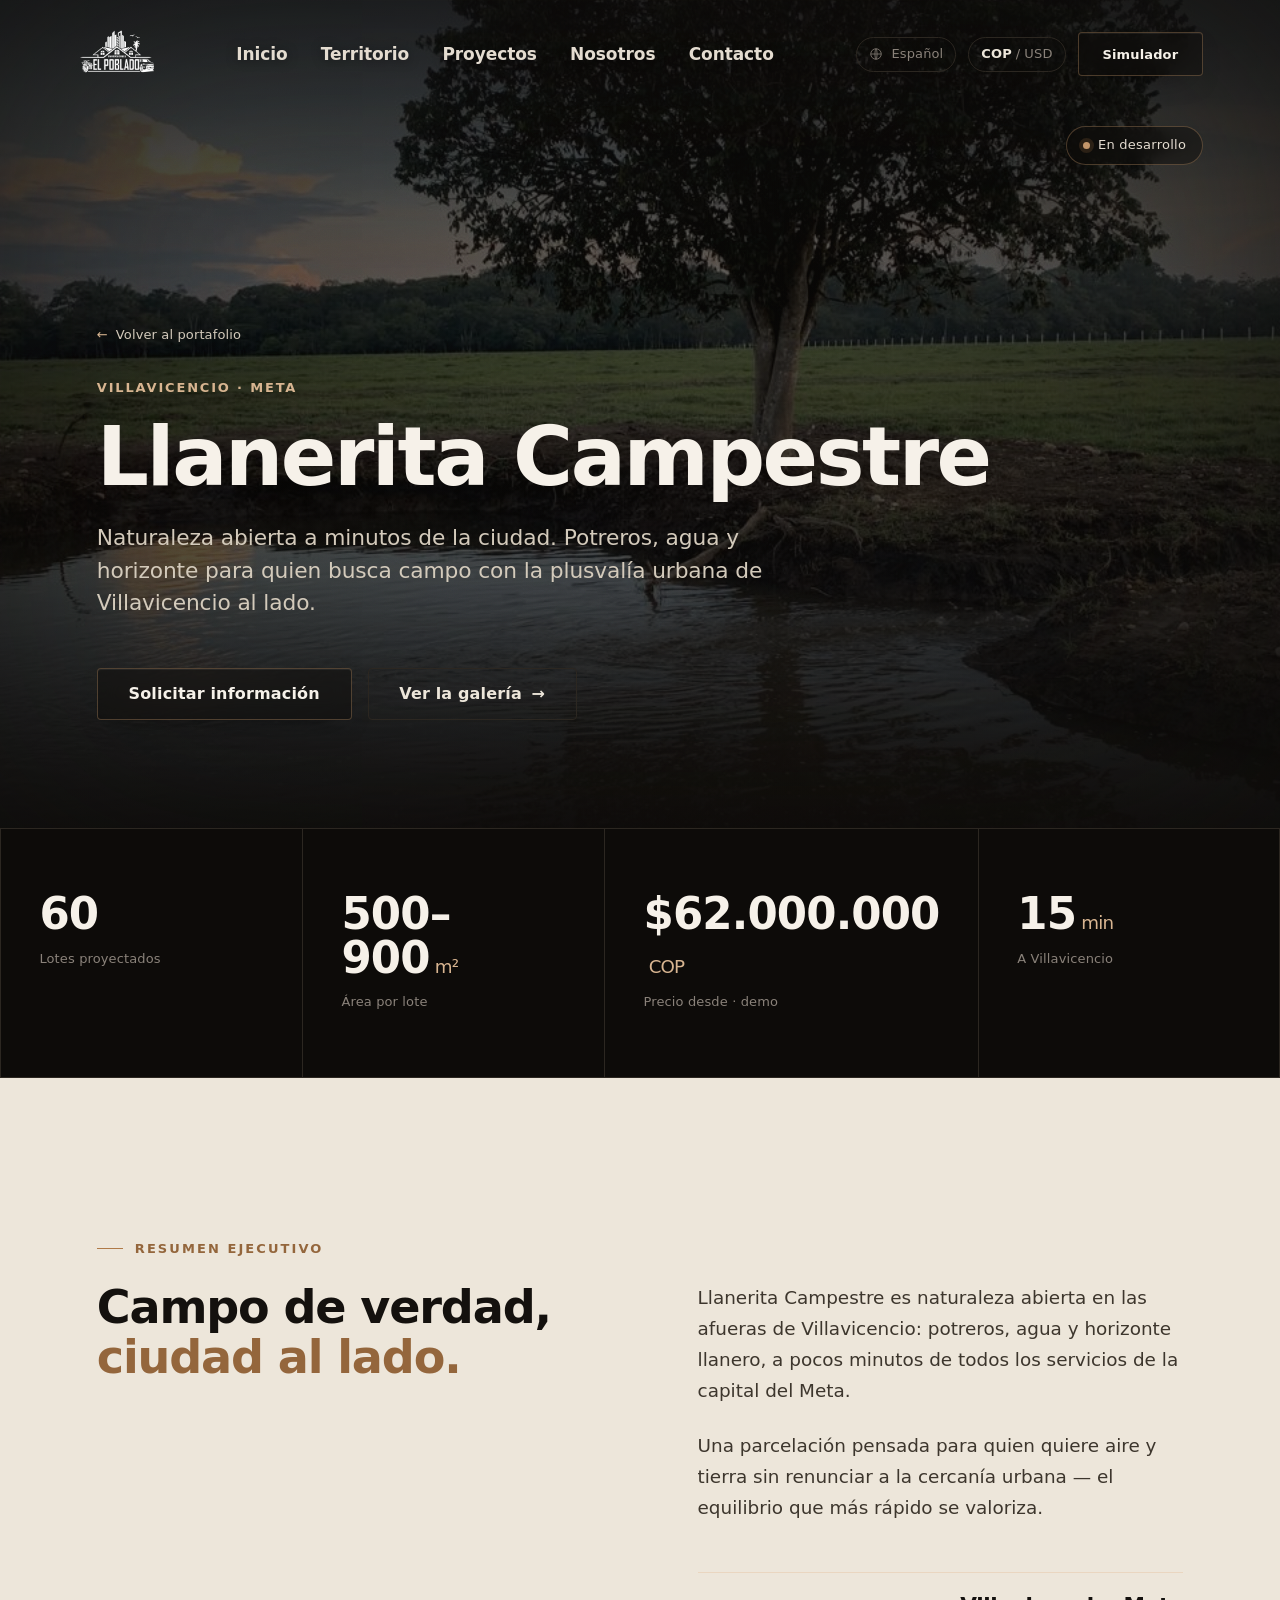
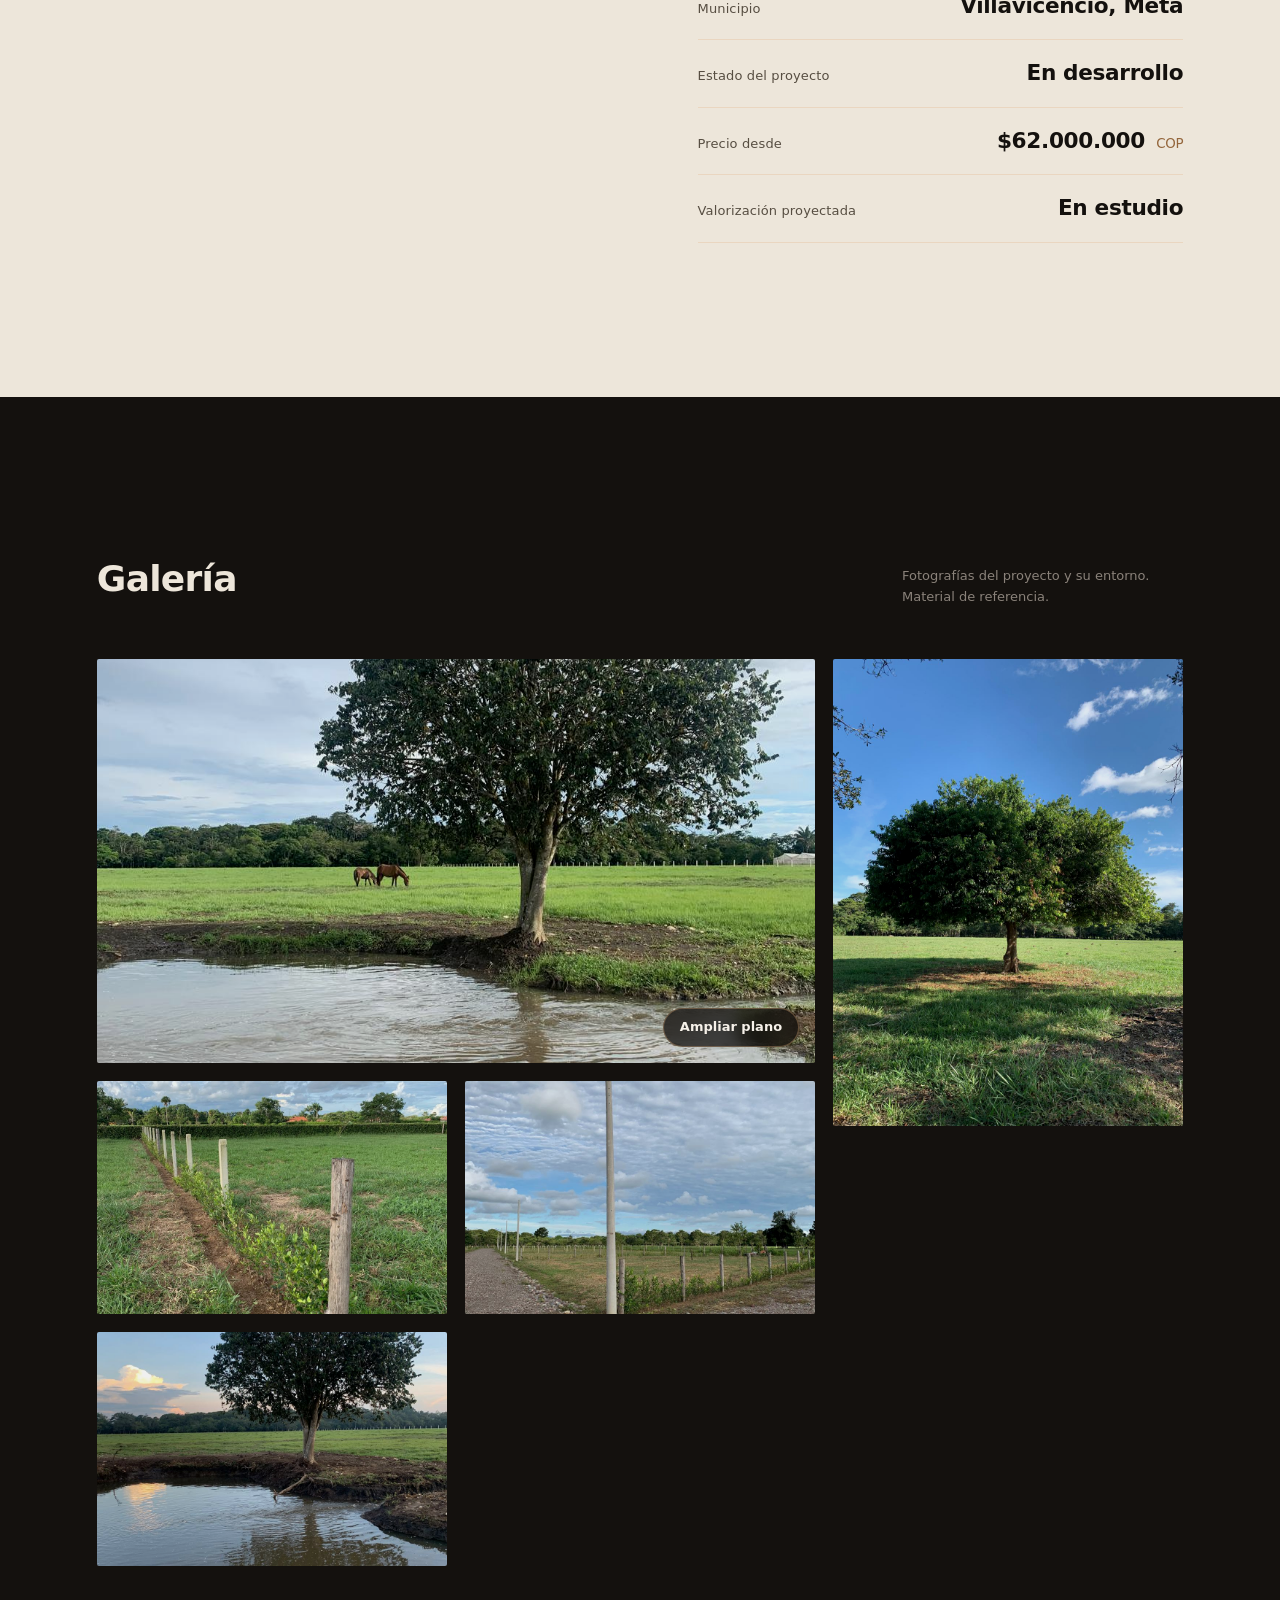
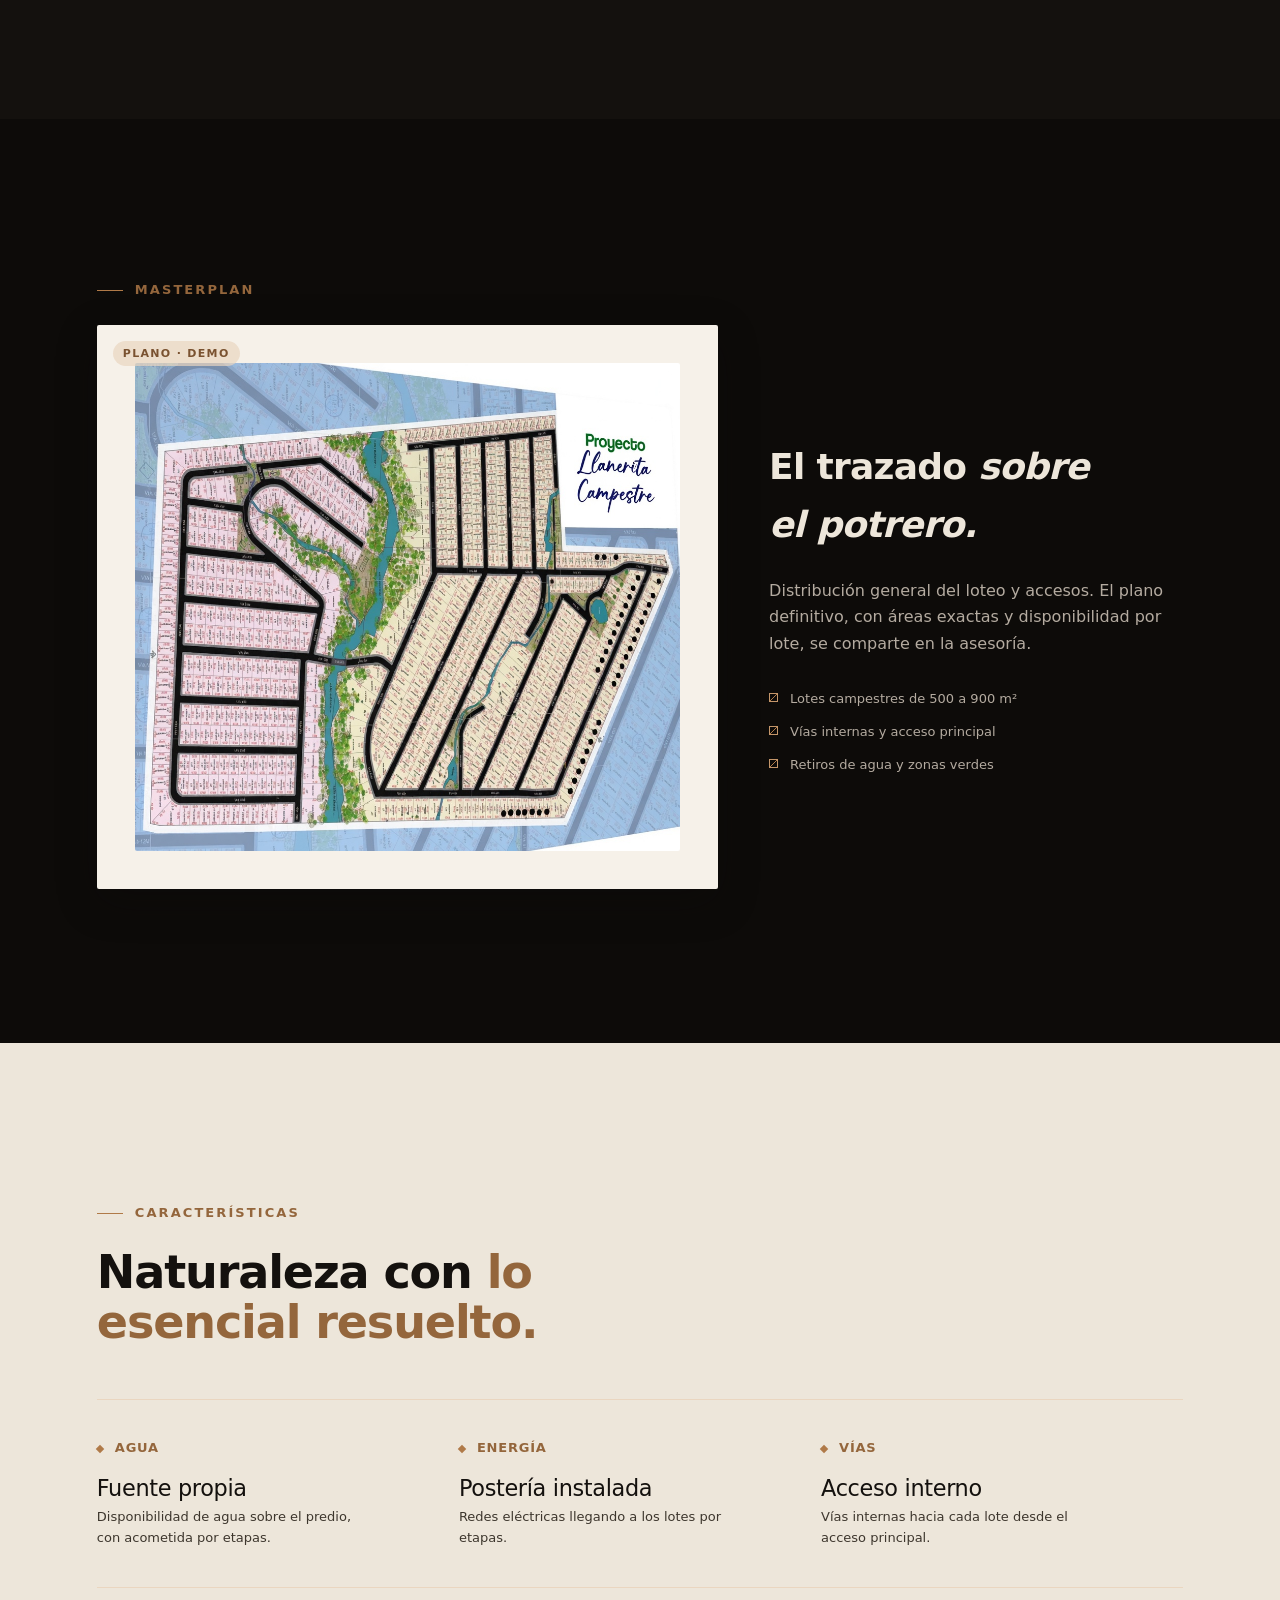
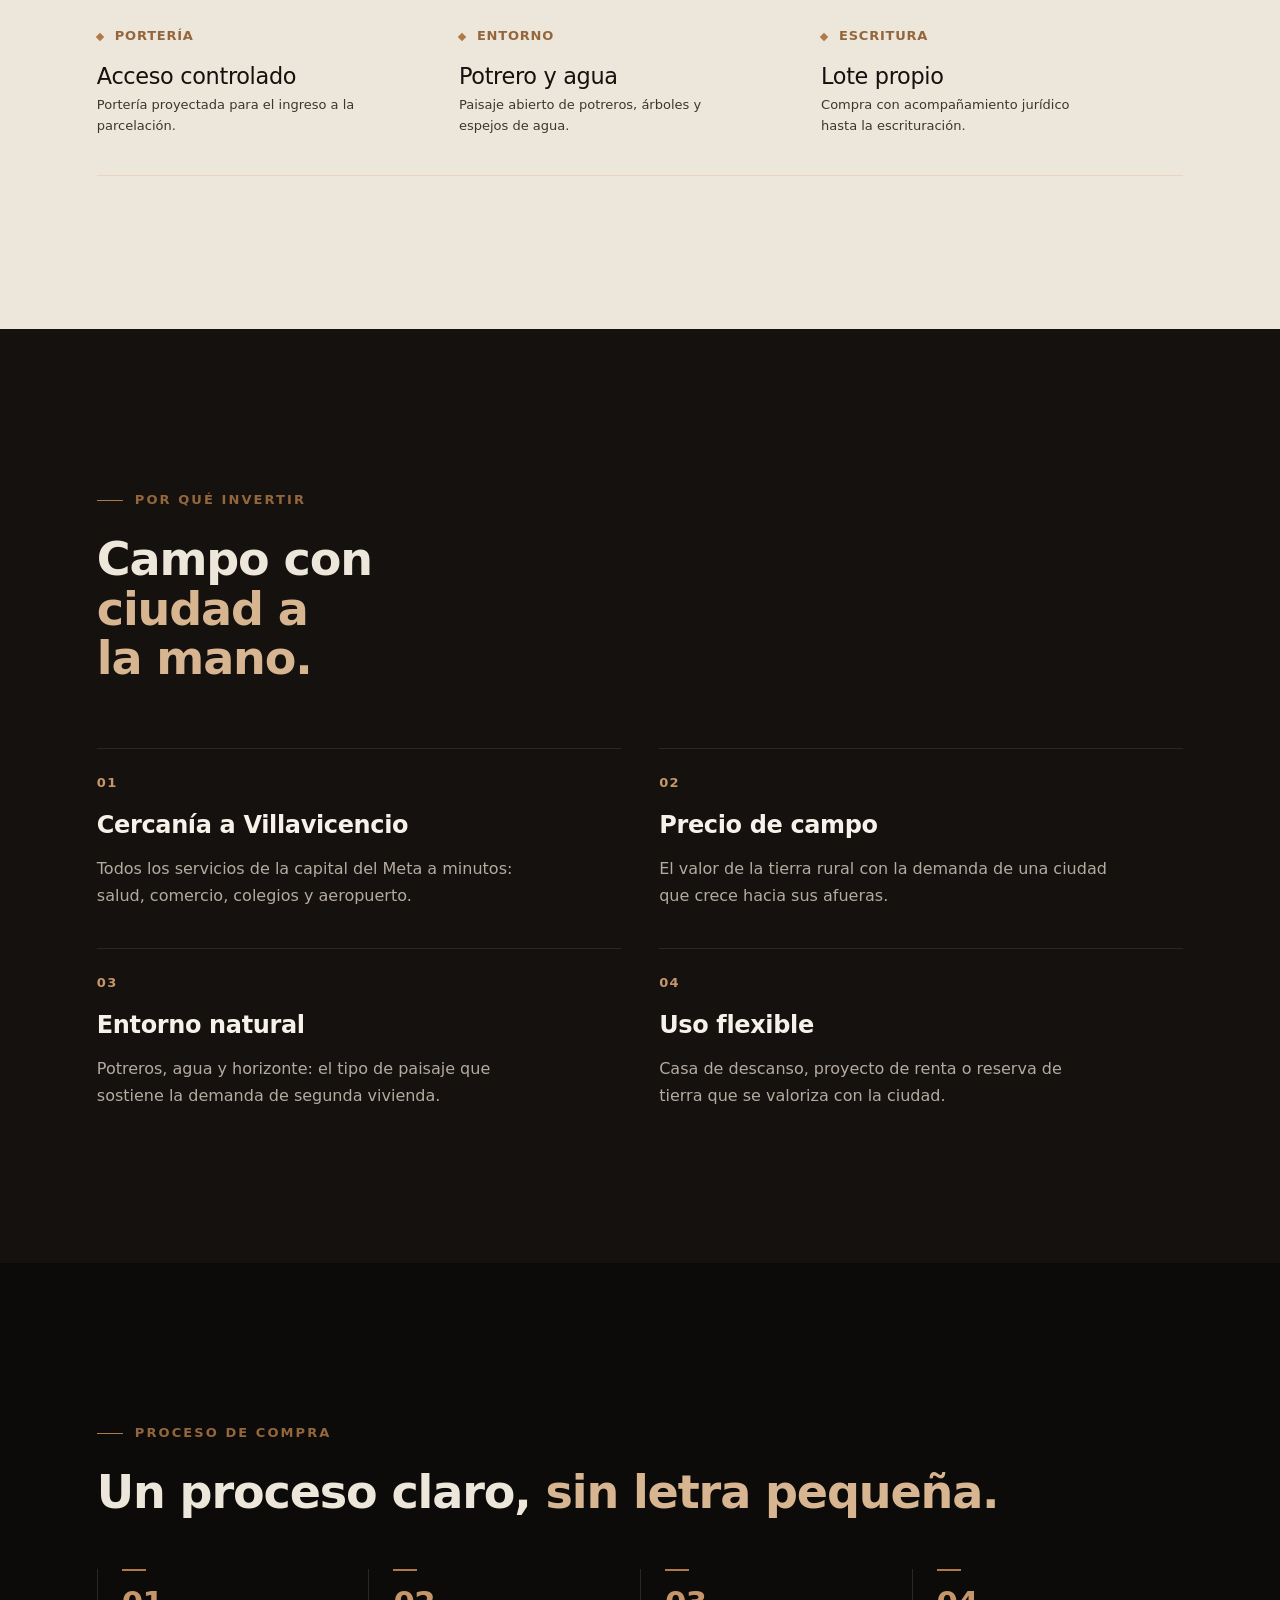
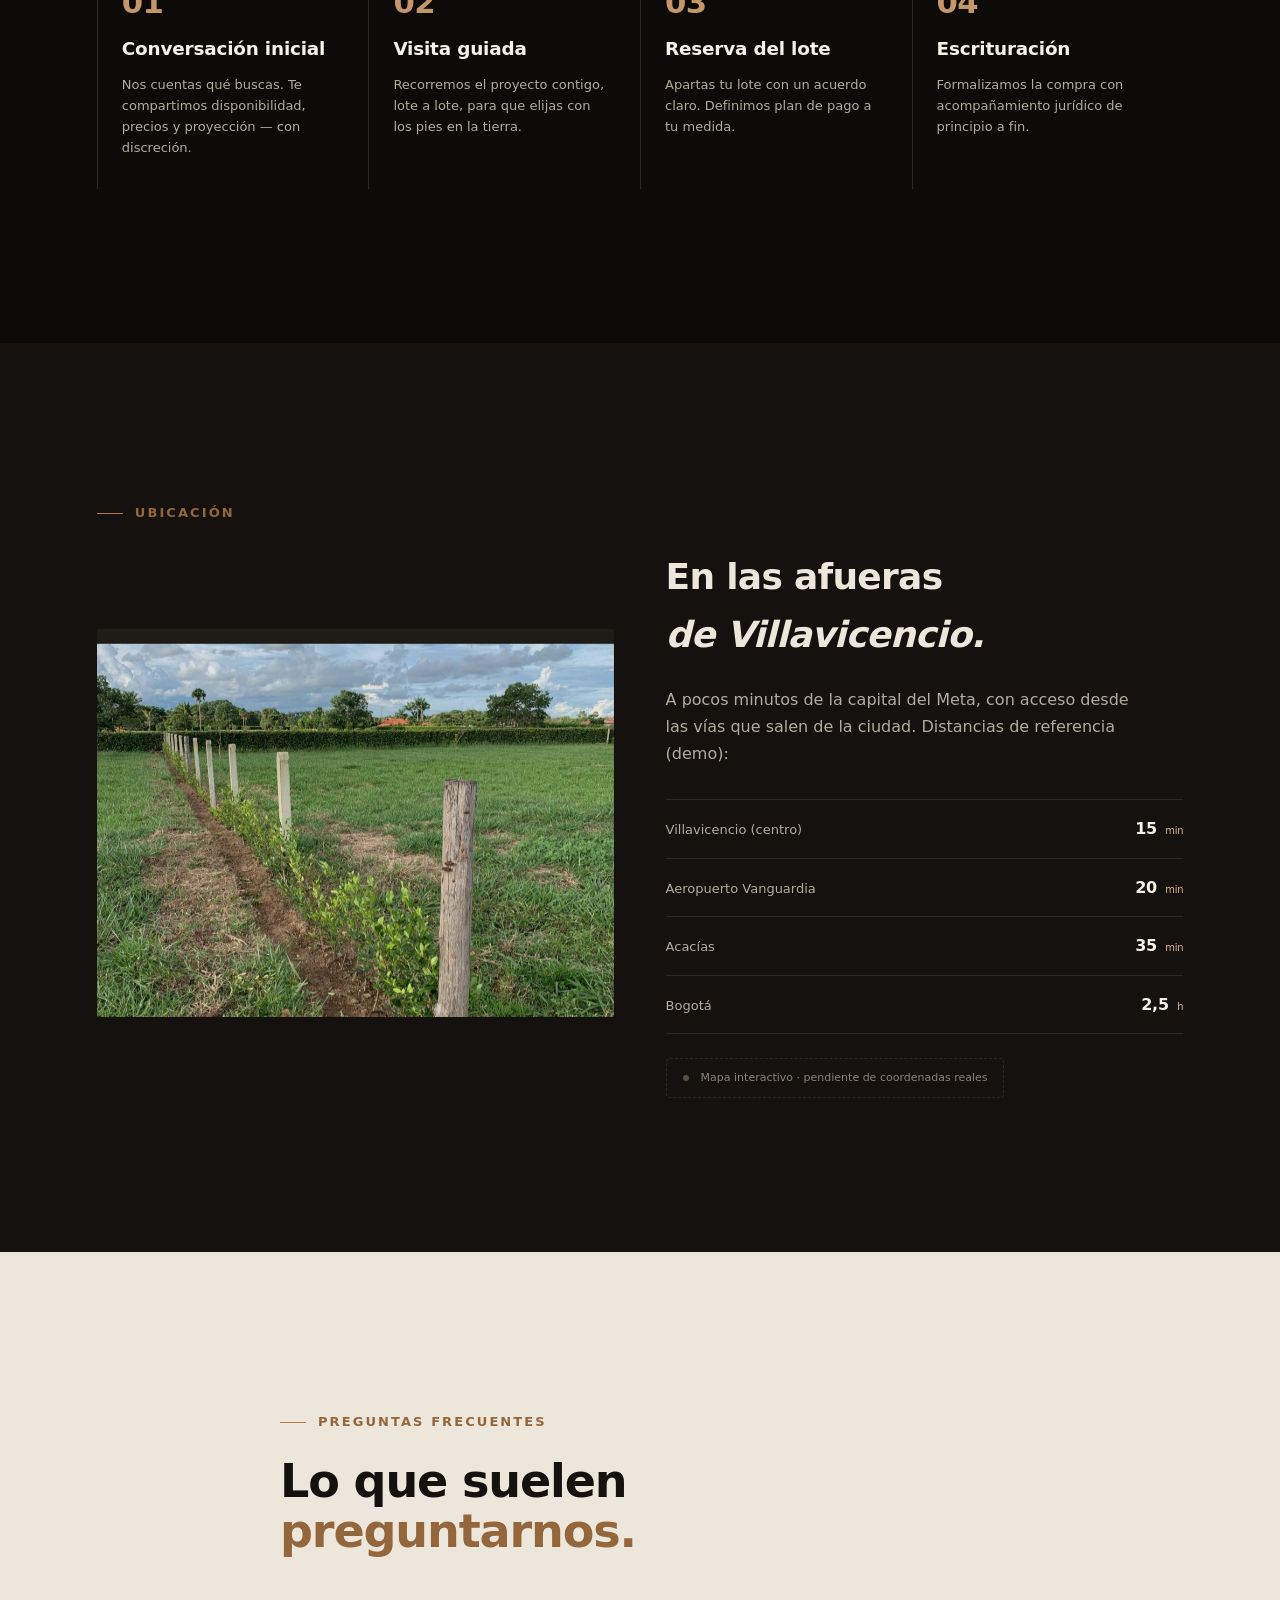
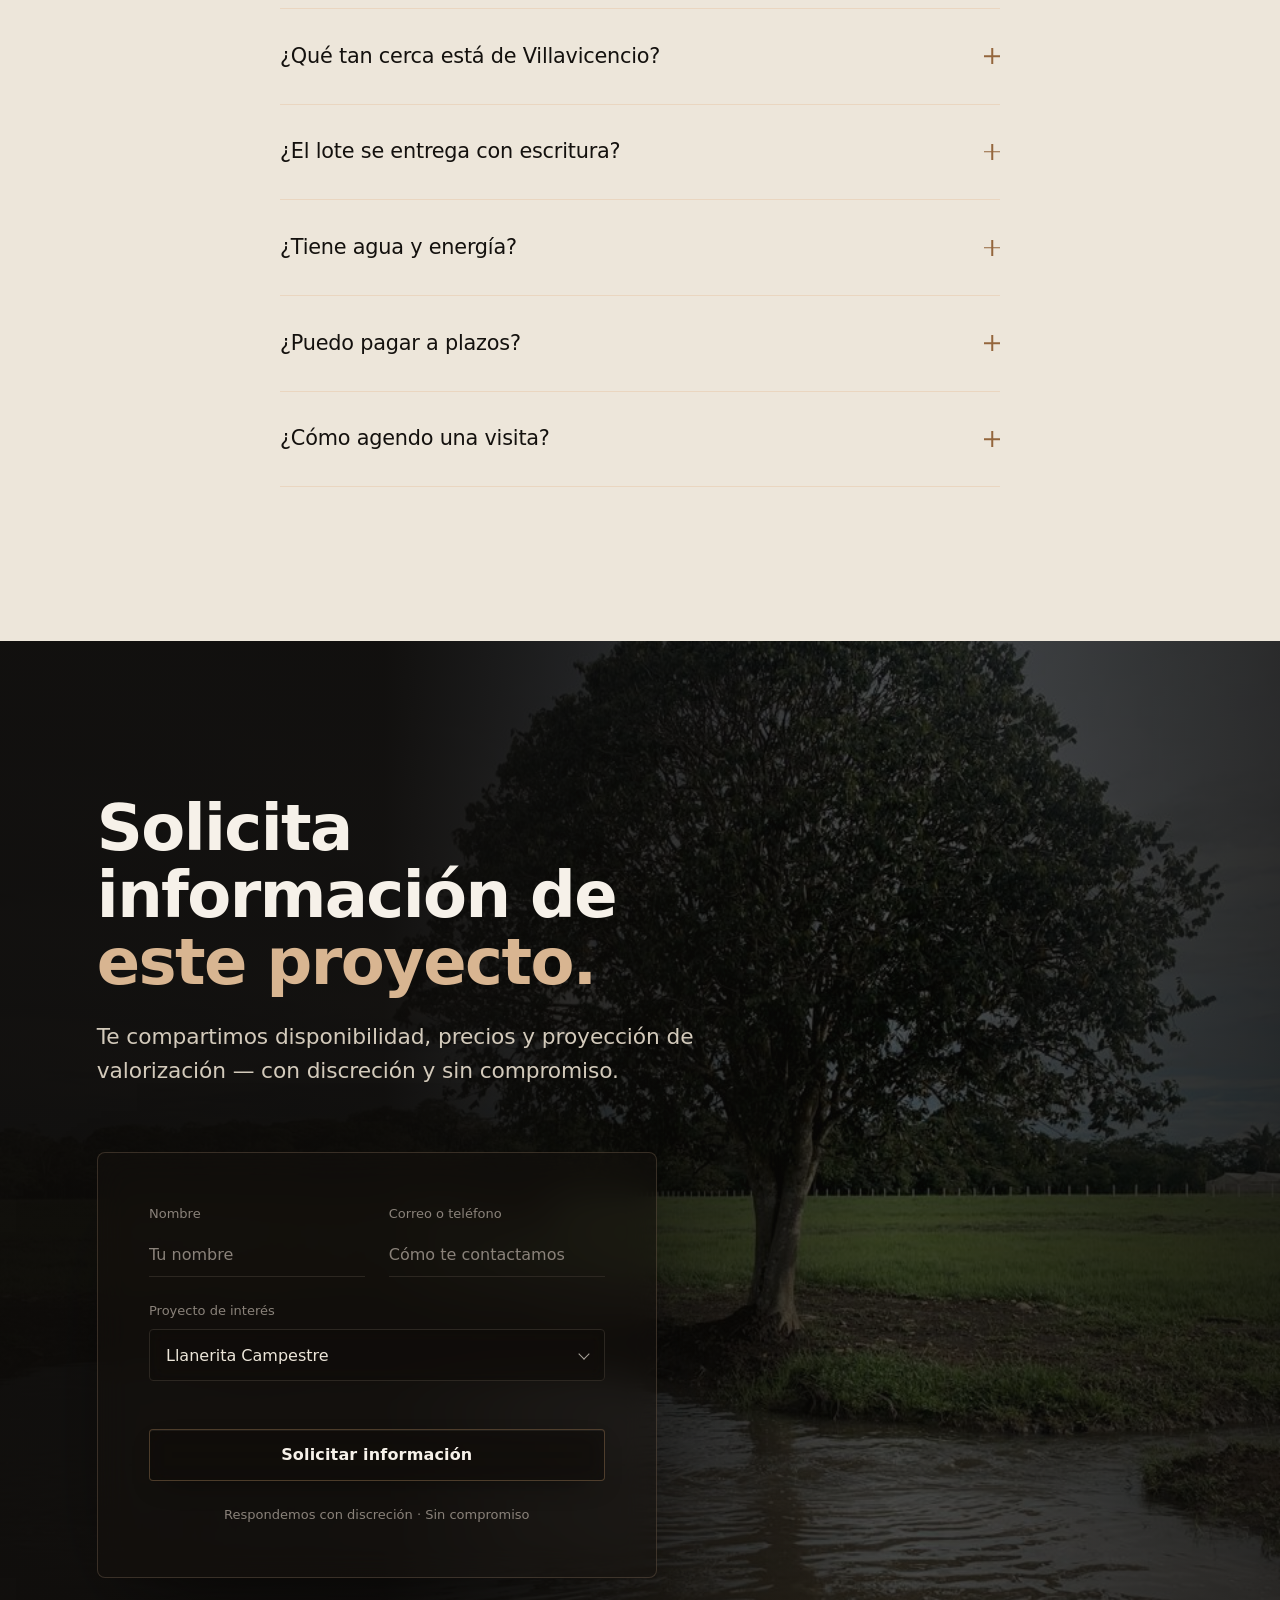
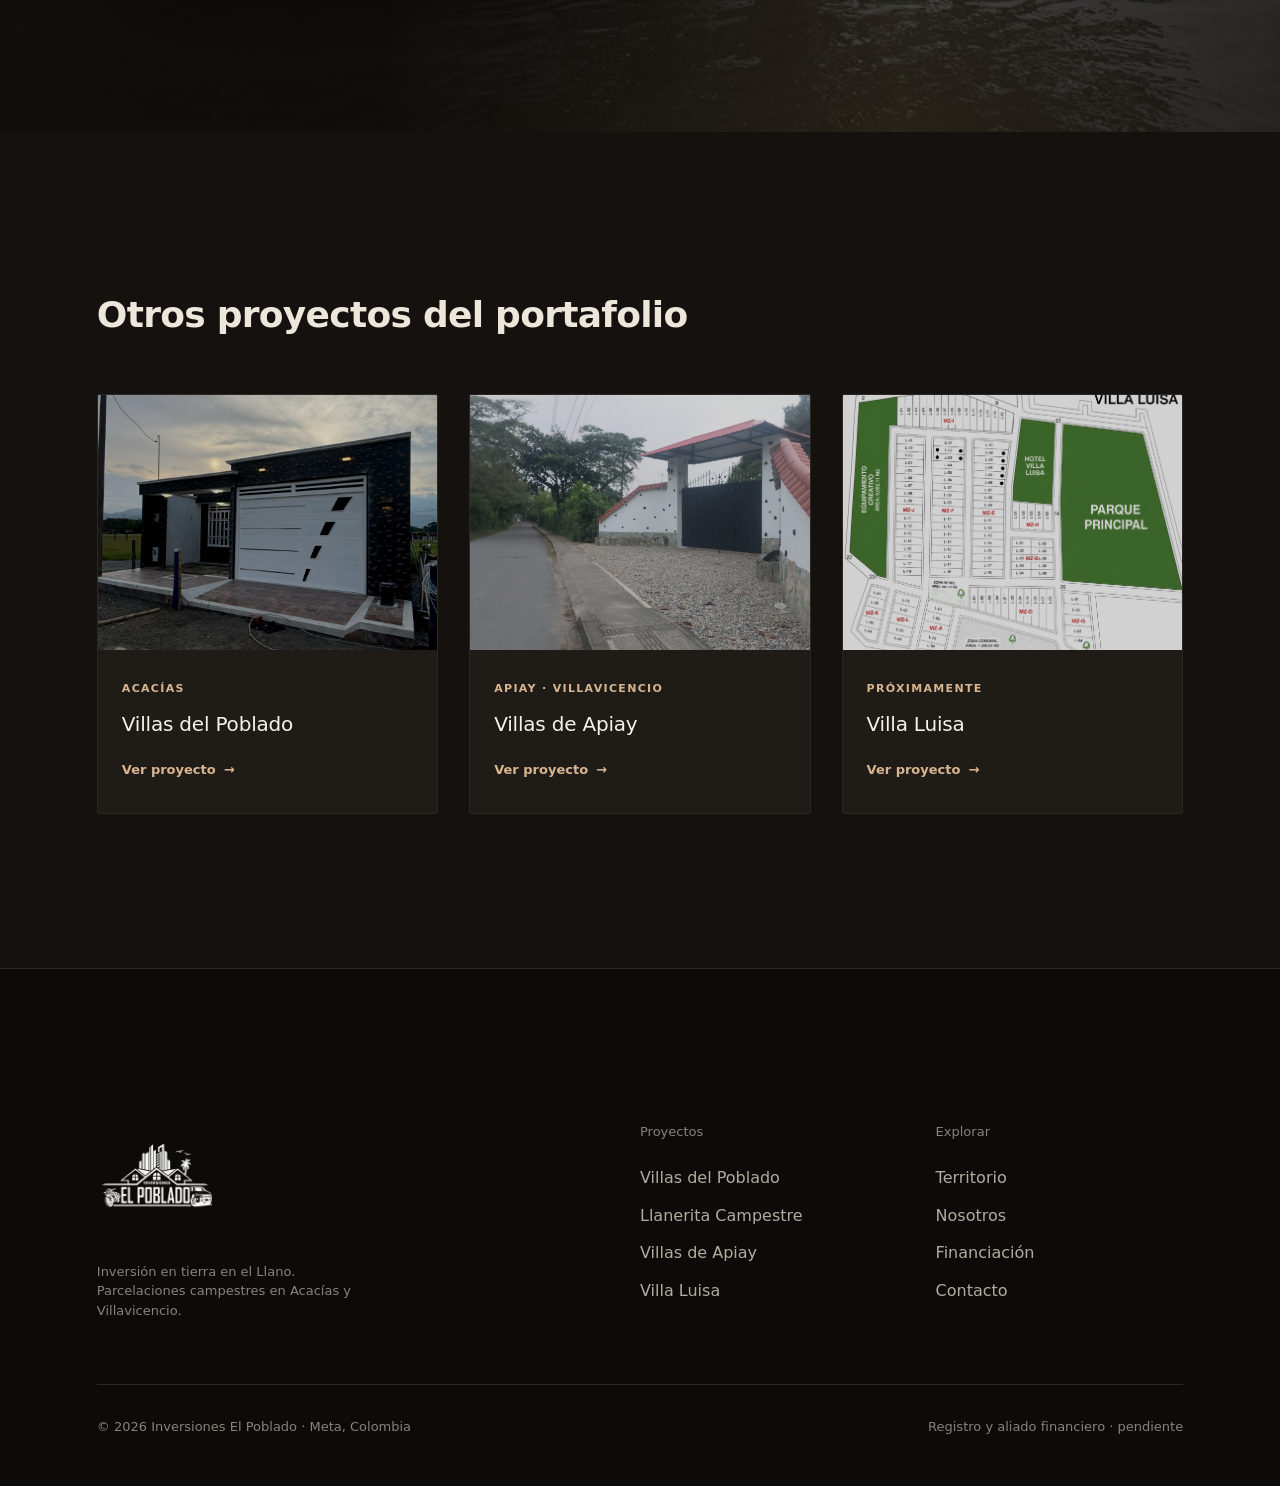
==== commit 01157fda: "ajustes en idiomas" ====
--- a/proyectos/llanerita-campestre.html
+++ b/proyectos/llanerita-campestre.html
@@ -16,16 +16,16 @@
   <link rel="preconnect" href="https://api.fontshare.com" crossorigin />
   <link href="https://api.fontshare.com/v2/css?f[]=general-sans@400,500,600,700&display=swap" rel="stylesheet" />
 
-  <link rel="stylesheet" href="../styles/tokens.css?v=26" />
-  <link rel="stylesheet" href="../styles/base.css?v=26" />
-  <link rel="stylesheet" href="../styles/components.css?v=26" />
-  <link rel="stylesheet" href="../styles/sections.css?v=26" />
-  <link rel="stylesheet" href="../styles/scenes.css?v=26" />
-  <link rel="stylesheet" href="../styles/brand.css?v=26" />
-  <link rel="stylesheet" href="../styles/project.css?v=26" />
-  <link rel="stylesheet" href="../styles/loader.css?v=26" />
+  <link rel="stylesheet" href="../styles/tokens.css?v=27" />
+  <link rel="stylesheet" href="../styles/base.css?v=27" />
+  <link rel="stylesheet" href="../styles/components.css?v=27" />
+  <link rel="stylesheet" href="../styles/sections.css?v=27" />
+  <link rel="stylesheet" href="../styles/scenes.css?v=27" />
+  <link rel="stylesheet" href="../styles/brand.css?v=27" />
+  <link rel="stylesheet" href="../styles/project.css?v=27" />
+  <link rel="stylesheet" href="../styles/loader.css?v=27" />
   <!-- Responsive: siempre el último. Todo vive en media queries ≤1023.98px -->
-  <link rel="stylesheet" href="../styles/responsive.css?v=26" />
+  <link rel="stylesheet" href="../styles/responsive.css?v=27" />
 </head>
 <body>
   <div class="pp-progress" aria-hidden="true"><span class="pp-progress__bar" data-progress></span></div>
@@ -457,8 +457,9 @@
     }
   };
   </script>
-  <script src="../js/nav.js?v=26" defer></script>
-  <script src="../js/form.js?v=26" defer></script>
-  <script src="../js/project.js?v=26" defer></script>
+  <script src="../js/i18n.js?v=27" defer></script>
+  <script src="../js/nav.js?v=27" defer></script>
+  <script src="../js/form.js?v=27" defer></script>
+  <script src="../js/project.js?v=27" defer></script>
 </body>
 </html>
--- a/styles/scenes.css
+++ b/styles/scenes.css
@@ -107,13 +107,9 @@
 .ep-origin__pk{display:block;font-family:var(--ep-font-sans);font-size:var(--ep-fs-caption);font-weight:600;
   letter-spacing:.01em;color:var(--ep-copper-600);margin-block-end:var(--ep-space-2)}
 .ep-origin__point p{font-size:var(--ep-fs-caption);color:var(--ep-carbon-600);line-height:1.55;max-width:34ch}
-@media (max-width:520px){.ep-origin__points{grid-template-columns:1fr;gap:var(--ep-space-5)}}
-@media (max-width:820px){
-  .ep-origin__grid{display:block}
-  .ep-origin__figure{aspect-ratio:4/3;margin-block-end:calc(var(--ep-space-8) * -1);
-    width:88%;margin-inline-start:auto}
-  .ep-origin__card{margin-block-start:calc(var(--ep-space-9) * -1);width:94%;position:relative}
-}
+/* La composición móvil de esta escena vive entera en responsive.css §05.
+   Aquí no hay reglas de móvil: dos juegos compitiendo por orden de carga
+   (foto primero vs. tarjeta primero) hacían que ganara el último en silencio. */
 
 /* ============================================================
    ESCENA 03 · PROYECTOS — cada uno un producto premium
--- a/styles/responsive.css
+++ b/styles/responsive.css
@@ -231,26 +231,40 @@
 @media (max-width:1023.98px){
   .ep-origin{padding-block:clamp(64px,14vw,96px)}
   .ep-origin__grid{display:flex;flex-direction:column;gap:0}
+
+  /* La tarjeta abre la escena. Su borde inferior cae sobre la foto: ahí es
+     donde se lee como lámina (sobre el marfil casi no contrasta, y eso es
+     justo lo que la hacía desaparecer en vertical). */
   .ep-origin__card{order:1;grid-column:auto;grid-row:auto;width:100%;
     margin:0;position:relative;z-index:3;
-    padding:clamp(var(--ep-space-6),6vw,var(--ep-space-8))}
-  /* La foto asciende por detrás de la tarjeta: capa, no apilado */
+    padding:clamp(var(--ep-space-6),6vw,var(--ep-space-8));
+    box-shadow:0 30px 70px -40px rgba(61,54,45,.45)}
+
+  /* La foto sangra al borde derecho de la pantalla y sube por detrás de la
+     tarjeta. El solape es amplio y a propósito: capa, no apilado. */
   .ep-origin__figure{order:2;grid-column:auto;grid-row:auto;
-    width:86%;margin-inline-start:auto;margin-block:calc(var(--ep-space-7) * -1) 0;
-    aspect-ratio:4/3;z-index:1;box-shadow:0 40px 80px -50px rgba(61,54,45,.7)}
+    align-self:stretch;width:auto;
+    margin-block:calc(var(--ep-space-8) * -1) 0;
+    margin-inline:clamp(var(--ep-space-6),9vw,var(--ep-space-8)) calc(var(--ep-grid-margin) * -1);
+    aspect-ratio:4/3;z-index:1;
+    box-shadow:0 30px 60px -40px rgba(61,54,45,.5)}
+
   .ep-origin__statement{font-size:clamp(1.7rem,6.6vw,2.3rem);max-width:15ch}
   .ep-origin__body{margin-block-start:var(--ep-space-5);max-width:42ch}
-  .ep-origin__points{grid-template-columns:1fr 1fr;gap:var(--ep-space-5) var(--ep-space-6);
+  .ep-origin__points{gap:var(--ep-space-5) var(--ep-space-6);
     margin-block:var(--ep-space-6);padding-block-start:var(--ep-space-5)}
-  .ep-origin__point p{max-width:30ch}
-  .ep-origin__meta{gap:var(--ep-space-6);margin-block-start:var(--ep-space-6);
-    padding-block-start:var(--ep-space-5)}
-}
-@media (max-width:600px){
+  .ep-origin__point p{max-width:34ch}
+  /* Meta en retícula: tres datos alineados, no tres bloques flotando */
+  .ep-origin__meta{display:grid;grid-template-columns:repeat(3,1fr);gap:var(--ep-space-4);
+    margin-block-start:var(--ep-space-6);padding-block-start:var(--ep-space-5)}
+}
+/* Dentro de la tarjeta, dos columnas de texto solo caben con holgura en tablet */
+@media (max-width:767.98px){
   .ep-origin__points{grid-template-columns:1fr;gap:var(--ep-space-5)}
-  .ep-origin__point p{max-width:40ch}
-  .ep-origin__figure{width:92%}
-  .ep-origin__meta{gap:var(--ep-space-5) var(--ep-space-7)}
+  .ep-origin__point p{max-width:42ch}
+}
+@media (max-width:389.98px){
+  .ep-origin__meta{grid-template-columns:1fr 1fr;gap:var(--ep-space-4) var(--ep-space-5)}
 }
 
 /* ============================================================
